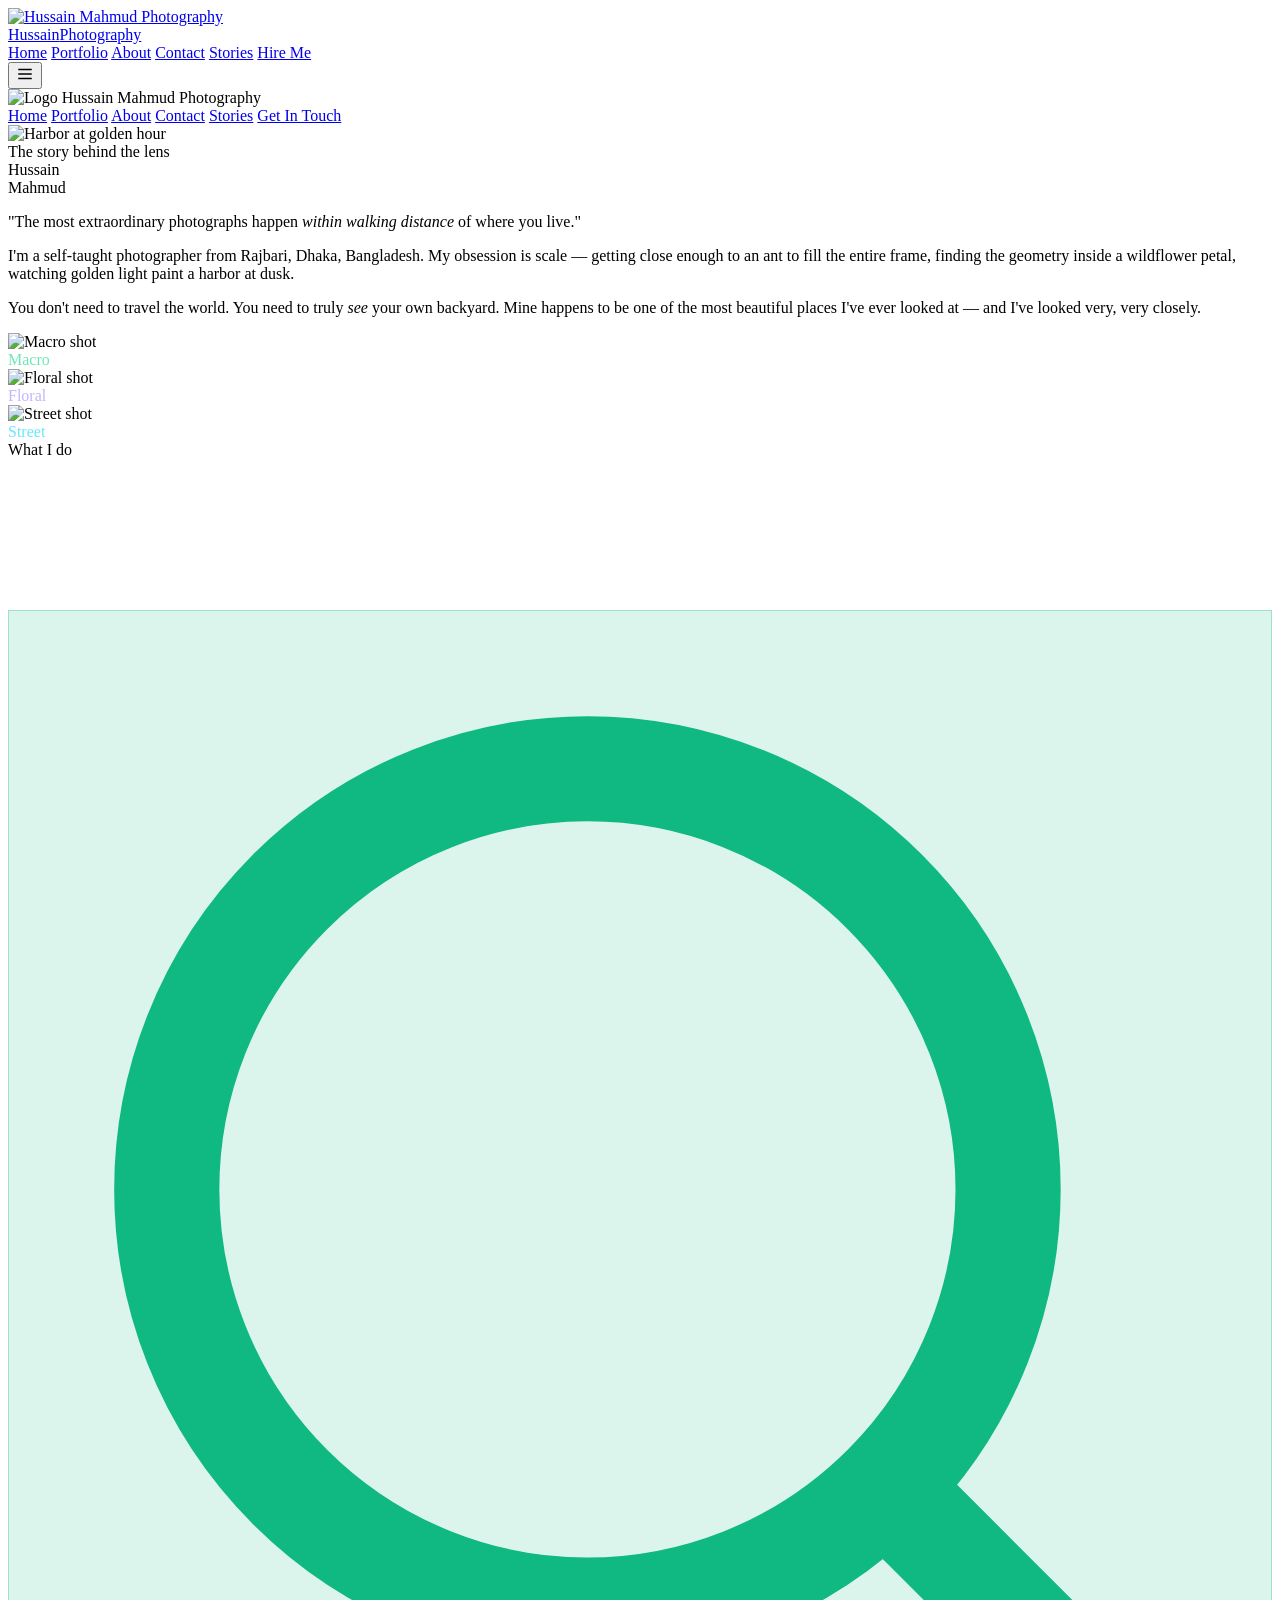
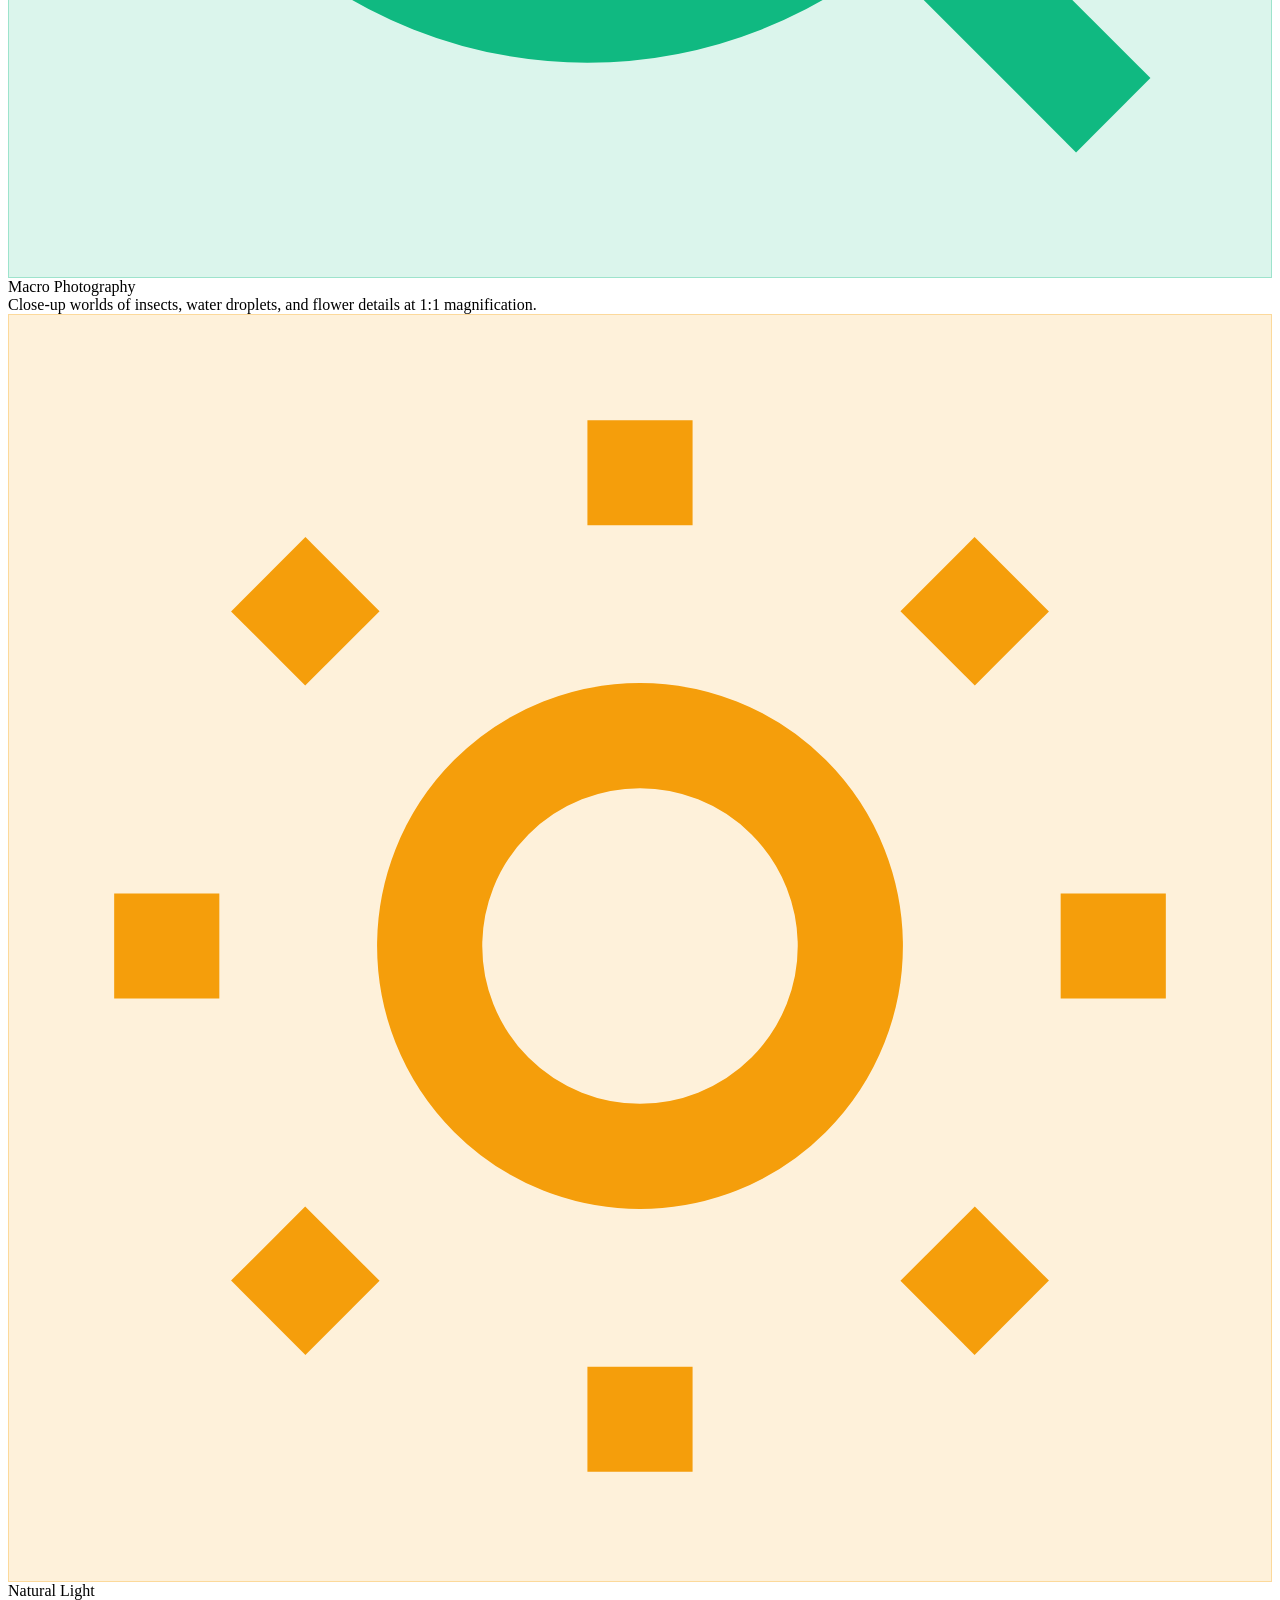
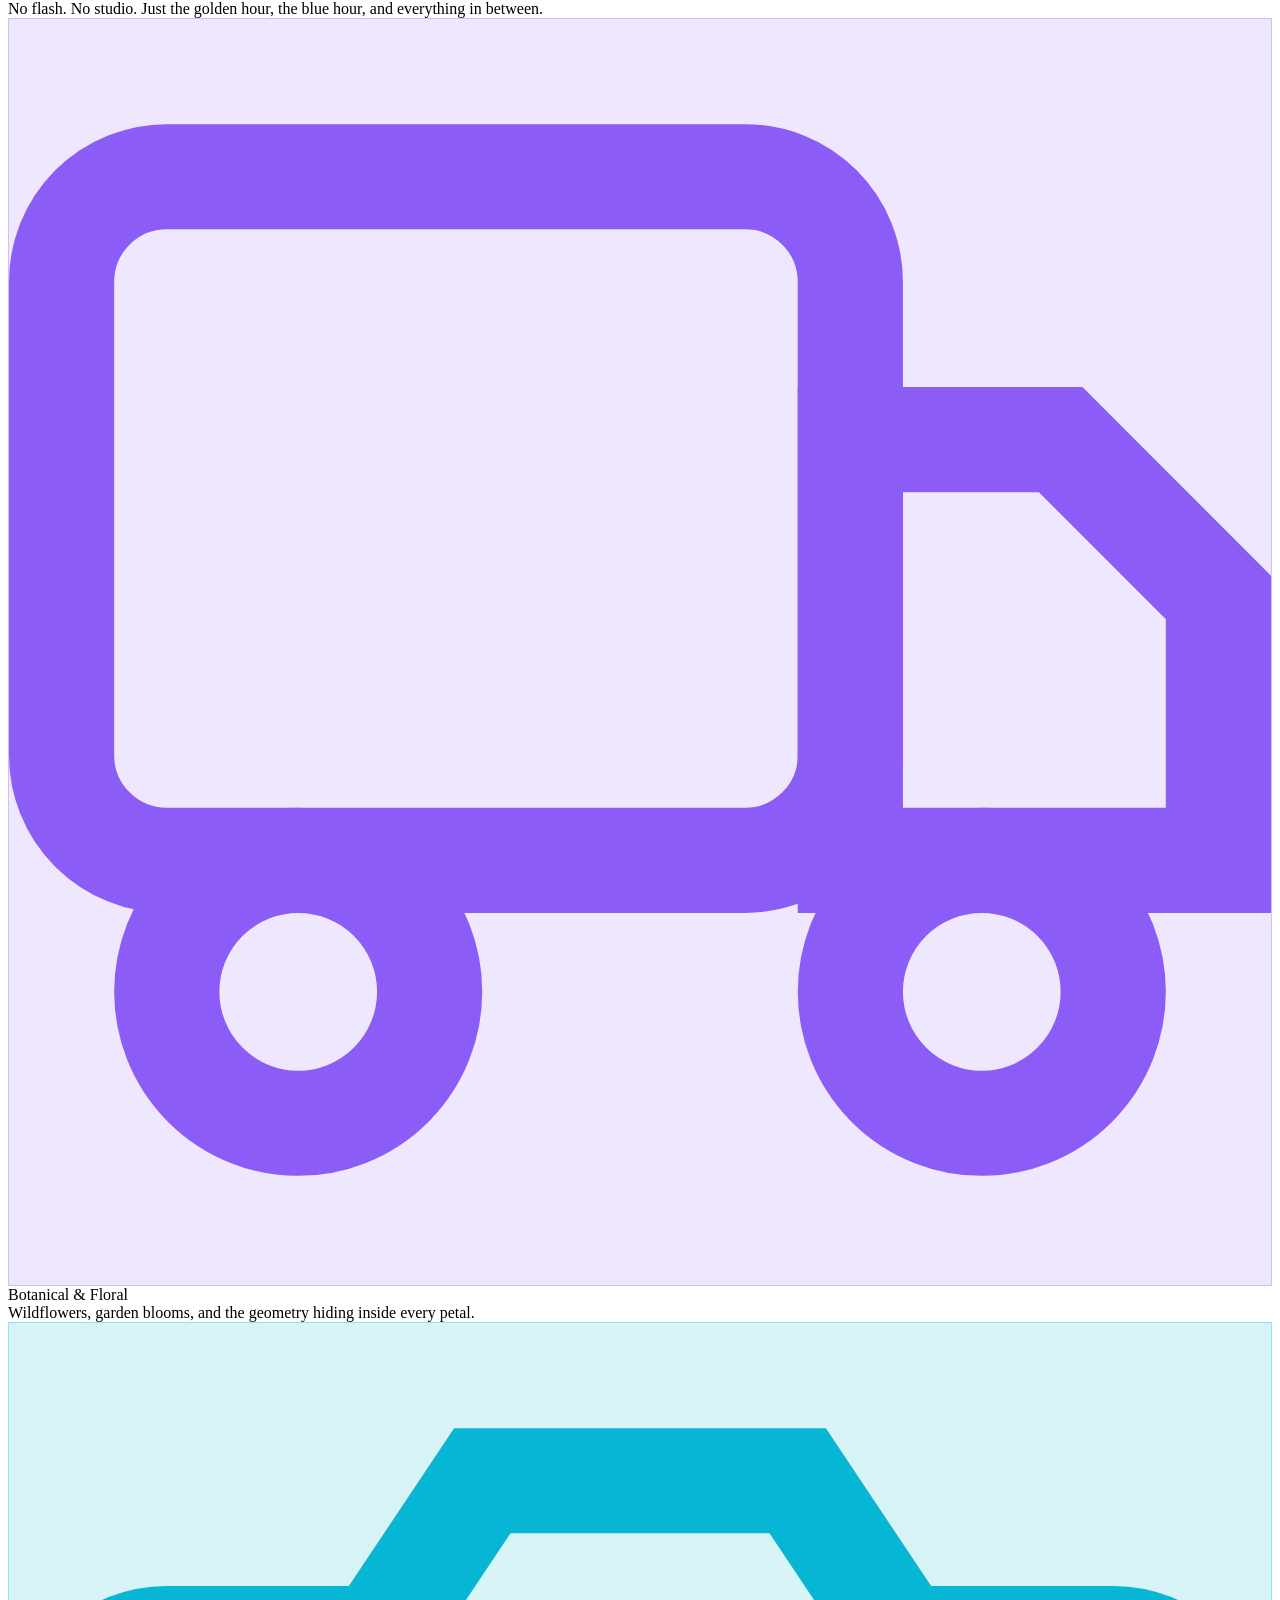
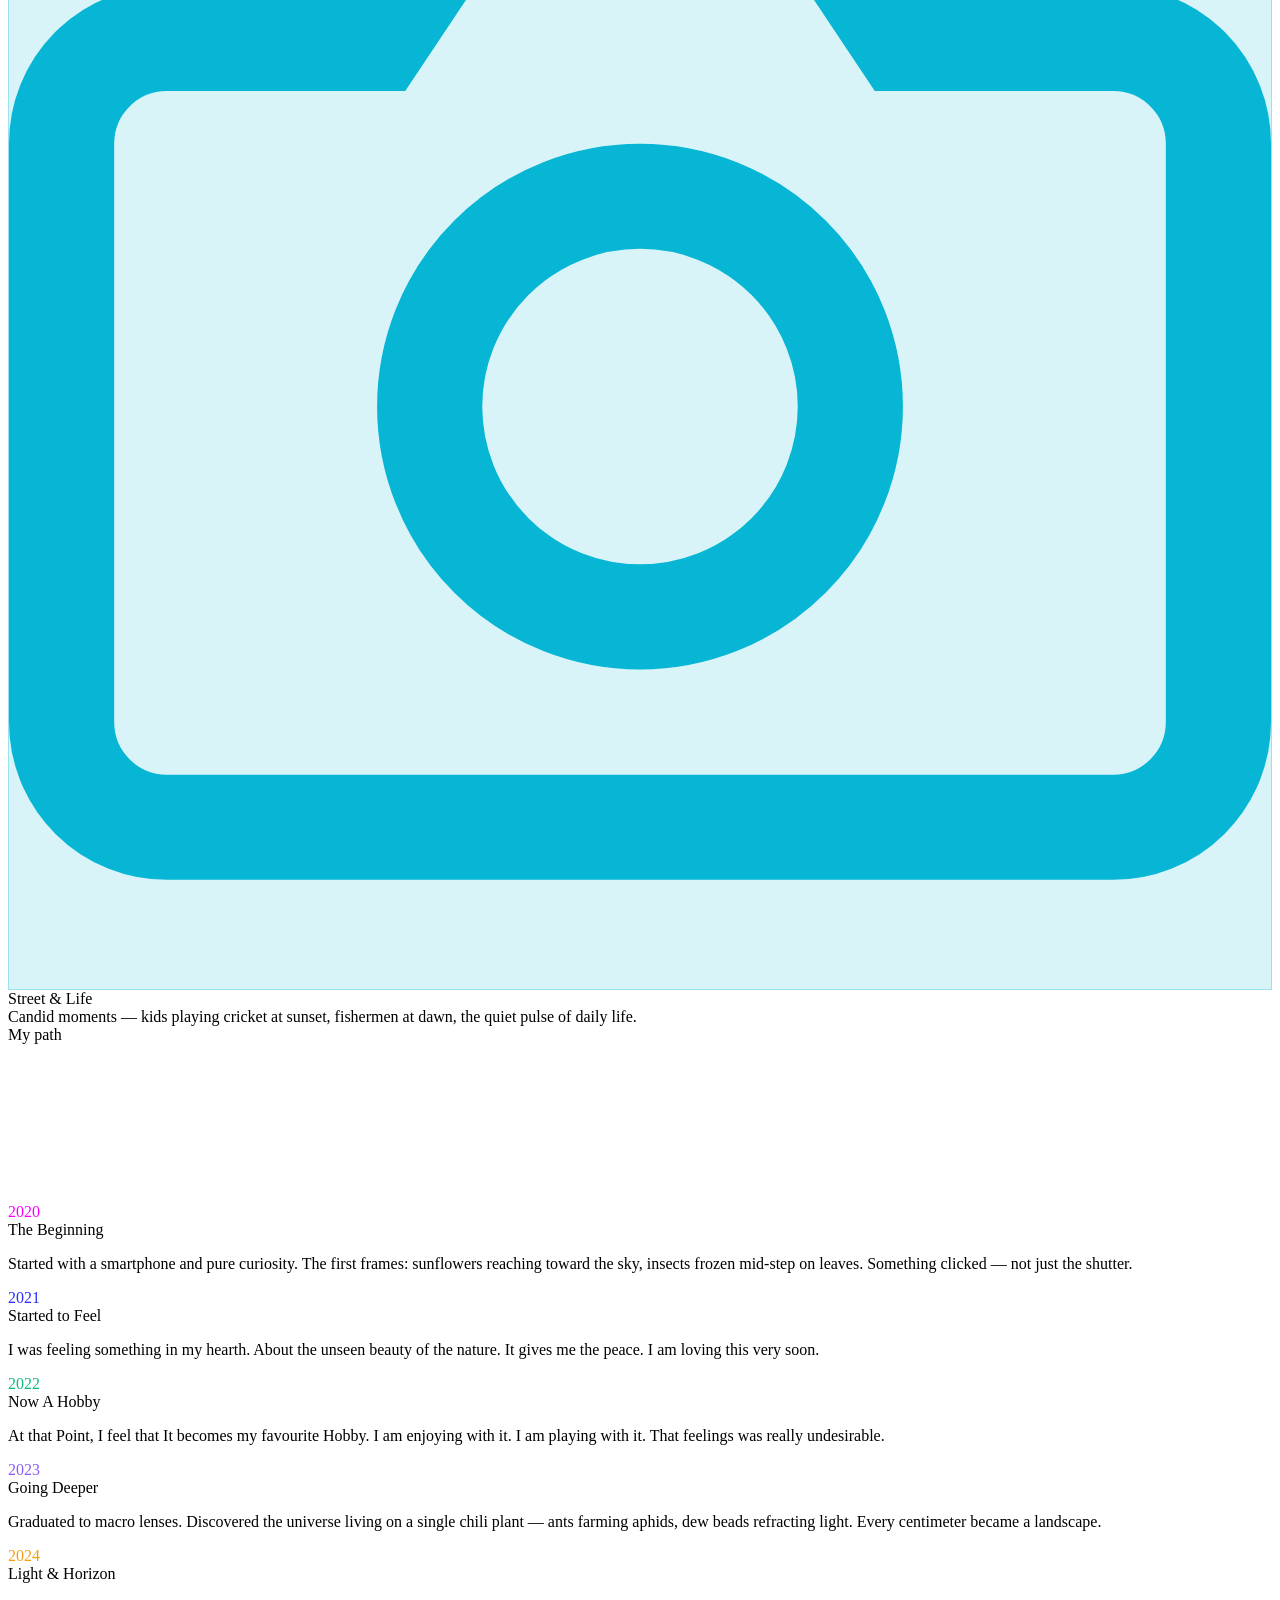
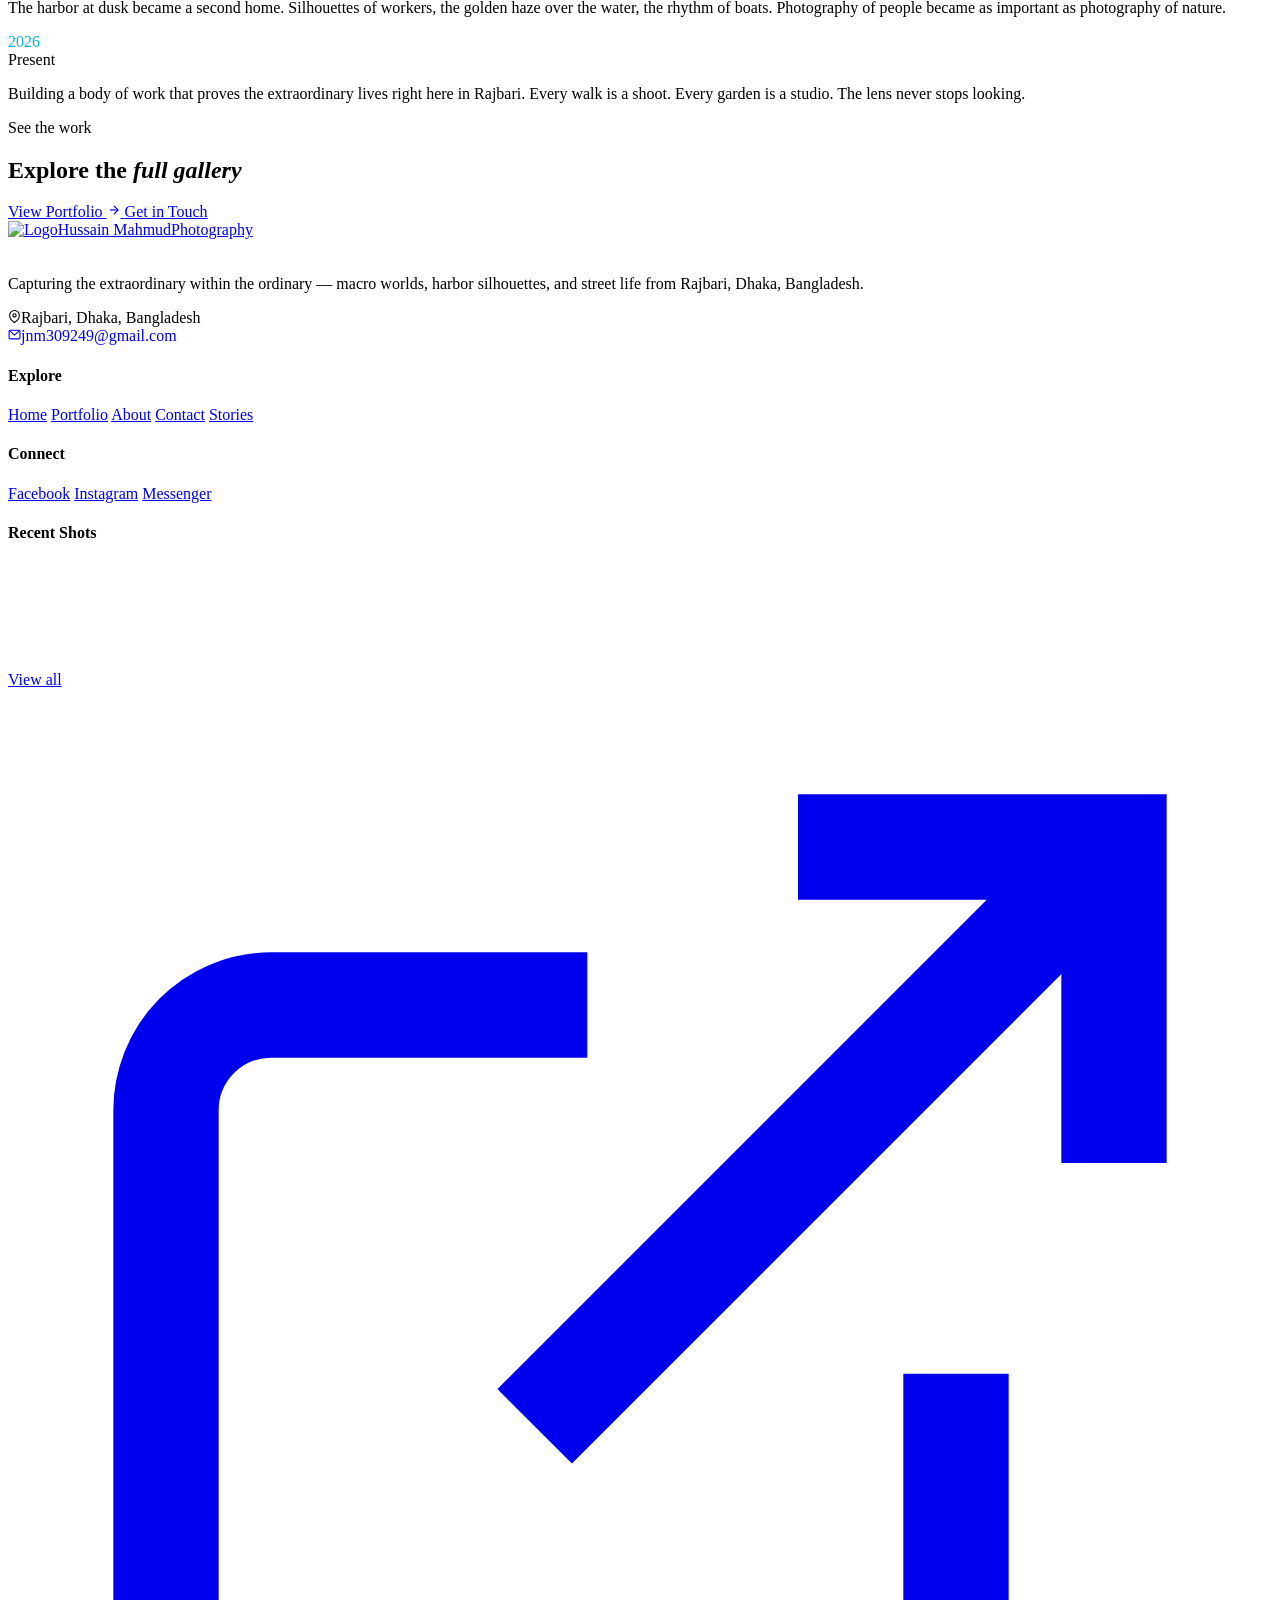
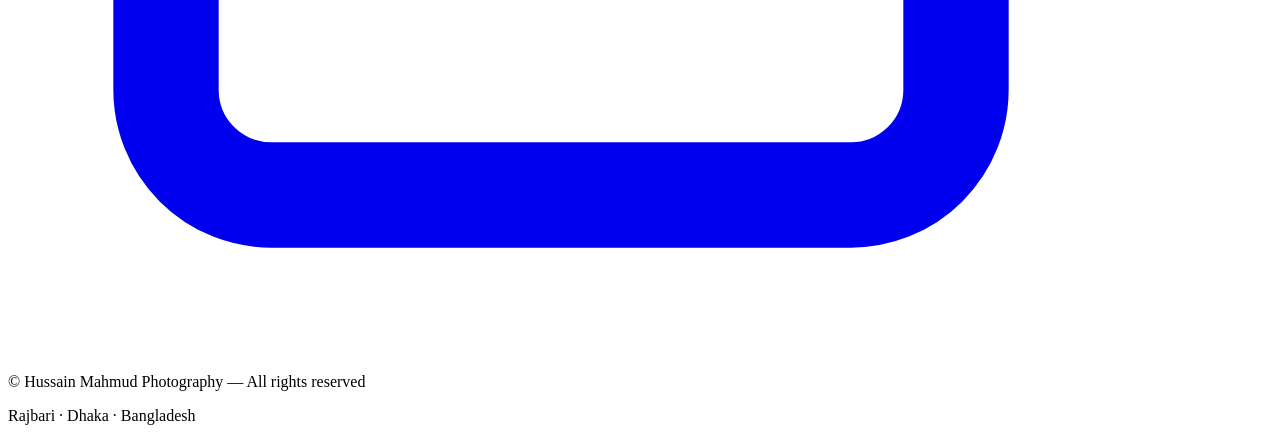
==== about.html @ 82f987f5 "Add files via upload" ====
<!DOCTYPE html>
<html lang="en">
<head>
  <meta charset="UTF-8" />
  <meta name="viewport" content="width=device-width, initial-scale=1.0" />
  <title>About — Hussain Mahmud Photography</title>
  <link rel="stylesheet" href="css/style.css" />
</head>
<body>

<!-- <div class="grain-overlay" aria-hidden="true"></div> -->
<div class="cursor-dot"></div>
<div class="cursor-ring"></div>
<div class="scroll-progress"></div>

<header id="navbar">
  <div class="container navbar-inner">
    <a href="index.html" class="logo">
      <div class="logo-img-wrap"><img src="assets/logo_1776338153641.png" alt="Hussain Mahmud Photography" class="logo-img" /></div>
      <div class="logo-text"><span class="logo-name">Hussain</span><span class="logo-sub">Photography</span></div>
    </a>
    <nav class="desktop-nav">
      <a href="index.html"     class="nav-link">Home</a>
      <a href="portfolio.html" class="nav-link">Portfolio</a>
      <a href="about.html"     class="nav-link">About</a>
      <a href="contact.html"   class="nav-link">Contact</a>
      <a href="stories.html"   class="nav-link">Stories</a>
      <a href="contact.html"   class="nav-btn">Hire Me</a>
    </nav>
    <button class="mobile-toggle" id="menuToggle" aria-label="Toggle menu">
      <svg id="iconOpen" width="18" height="18" viewBox="0 0 24 24" fill="none" stroke="currentColor" stroke-width="2"><line x1="3" y1="12" x2="21" y2="12"/><line x1="3" y1="6" x2="21" y2="6"/><line x1="3" y1="18" x2="21" y2="18"/></svg>
      <svg id="iconClose" width="18" height="18" viewBox="0 0 24 24" fill="none" stroke="currentColor" stroke-width="2" style="display:none"><line x1="18" y1="6" x2="6" y2="18"/><line x1="6" y1="6" x2="18" y2="18"/></svg>
    </button>
  </div>
</header>

<div class="mobile-menu" id="mobileMenu">
  <div class="mobile-menu-logo">
    <img src="assets/logo_1776338153641.png" alt="Logo" />
    <span>Hussain Mahmud Photography</span>
  </div>
  <a href="index.html"     class="mobile-nav-link">Home</a>
  <a href="portfolio.html" class="mobile-nav-link">Portfolio</a>
  <a href="about.html"     class="mobile-nav-link active">About</a>
  <a href="contact.html"   class="mobile-nav-link">Contact</a>
  <a href="stories.html"   class="mobile-nav-link">Stories</a>
  <a href="contact.html"   class="mobile-nav-btn">Get In Touch</a>
</div>

<!-- ═══ ABOUT HERO ═══ -->
<section class="about-hero">
  <div class="about-hero-bg">
    <img src="assets/Photo2_1776338153904.jpg" alt="Harbor at golden hour" />
  </div>
  <div class="about-hero-bg-left"></div>
  <div class="about-hero-content container">
    <span class="section-label label-amber reveal" style="margin-bottom:20px">The story behind the lens</span>
    <div class="about-hero-title-1 reveal reveal-delay-1">Hussain</div>
    <div class="about-hero-title-2 reveal reveal-delay-2"><span class="text-grad-vivid">Mahmud</span></div>
  </div>
</section>

<!-- ═══ INTRO ═══ -->
<section class="about-intro-section">
  <div class="container">
    <div class="about-intro-grid">
      <!-- Text side -->
      <div>
        <p class="about-quote reveal">
          "The most extraordinary photographs happen
          <span class="text-grad-vivid" style="font-style:italic"> within walking distance</span>
          of where you live."
        </p>
        <p class="about-body reveal reveal-delay-1">
          I'm a self-taught photographer from Rajbari, Dhaka, Bangladesh. My obsession is scale — getting close enough to an ant to fill the entire frame, finding the geometry inside a wildflower petal, watching golden light paint a harbor at dusk.
        </p>
        <p class="about-body reveal reveal-delay-2">
          You don't need to travel the world. You need to truly <em>see</em> your own backyard. Mine happens to be one of the most beautiful places I've ever looked at — and I've looked very, very closely.
        </p>
      </div>
      <!-- Photo collage -->
      <div class="reveal reveal-delay-2">
        <div class="about-photo-grid">
          <div>
            <div class="about-photo-card about-photo-tall">
              <img src="assets/Photo1_1776338153859.jpg" alt="Macro shot" style="aspect-ratio:3/4;height:100%" />
              <div class="about-photo-label"><span style="color:#6ee7b7">Macro</span></div>
            </div>
          </div>
          <div class="about-photo-col2">
            <div class="about-photo-card" style="flex:1">
              <img src="assets/PXL_20260321_122043556_1776340171117.jpg" alt="Floral shot" style="width:100%;height:100%;object-fit:cover;aspect-ratio:1" />
              <div class="about-photo-label"><span style="color:#c4b5fd">Floral</span></div>
            </div>
            <div class="about-photo-card" style="flex:1">
              <img src="assets/PXL_20231025_164423266_1776340171141.jpg" alt="Street shot" style="width:100%;height:100%;object-fit:cover;aspect-ratio:1" />
              <div class="about-photo-label"><span style="color:#67e8f9">Street</span></div>
            </div>
          </div>
        </div>
      </div>
    </div>
  </div>
</section>

<!-- ═══ SPECIALTIES ═══ -->
<section class="specialties-section">
  <div class="container">
    <div style="margin-bottom:56px">
      <span class="section-label label-cyan reveal">What I do</span>
      <h2 class="section-title reveal reveal-delay-1" style="font-size:clamp(2rem,4vw,3rem);color:#fff">Specialties</h2>
    </div>
    <div class="specialties-grid">
      <div class="specialty-card reveal">
        <div class="specialty-icon" style="background:rgba(16,185,129,0.15);border:1px solid rgba(16,185,129,0.3)">
          <svg viewBox="0 0 24 24" fill="none" stroke="#10b981" stroke-width="2"><circle cx="11" cy="11" r="8"/><line x1="21" y1="21" x2="16.65" y2="16.65"/></svg>
        </div>
        <div class="specialty-title">Macro Photography</div>
        <div class="specialty-desc">Close-up worlds of insects, water droplets, and flower details at 1:1 magnification.</div>
      </div>
      <div class="specialty-card reveal reveal-delay-1">
        <div class="specialty-icon" style="background:rgba(245,158,11,0.15);border:1px solid rgba(245,158,11,0.3)">
          <svg viewBox="0 0 24 24" fill="none" stroke="#f59e0b" stroke-width="2"><circle cx="12" cy="12" r="4"/><line x1="12" y1="2" x2="12" y2="4"/><line x1="12" y1="20" x2="12" y2="22"/><line x1="4.93" y1="4.93" x2="6.34" y2="6.34"/><line x1="17.66" y1="17.66" x2="19.07" y2="19.07"/><line x1="2" y1="12" x2="4" y2="12"/><line x1="20" y1="12" x2="22" y2="12"/><line x1="4.93" y1="19.07" x2="6.34" y2="17.66"/><line x1="17.66" y1="6.34" x2="19.07" y2="4.93"/></svg>
        </div>
        <div class="specialty-title">Natural Light</div>
        <div class="specialty-desc">No flash. No studio. Just the golden hour, the blue hour, and everything in between.</div>
      </div>
      <div class="specialty-card reveal reveal-delay-2">
        <div class="specialty-icon" style="background:rgba(139,92,246,0.15);border:1px solid rgba(139,92,246,0.3)">
          <svg viewBox="0 0 24 24" fill="none" stroke="#8b5cf6" stroke-width="2"><rect x="1" y="3" width="15" height="13" rx="2"/><polygon points="16 8 20 8 23 11 23 16 16 16 16 8"/><circle cx="5.5" cy="18.5" r="2.5"/><circle cx="18.5" cy="18.5" r="2.5"/></svg>
        </div>
        <div class="specialty-title">Botanical &amp; Floral</div>
        <div class="specialty-desc">Wildflowers, garden blooms, and the geometry hiding inside every petal.</div>
      </div>
      <div class="specialty-card reveal reveal-delay-3">
        <div class="specialty-icon" style="background:rgba(6,182,212,0.15);border:1px solid rgba(6,182,212,0.3)">
          <svg viewBox="0 0 24 24" fill="none" stroke="#06b6d4" stroke-width="2"><path d="M23 19a2 2 0 0 1-2 2H3a2 2 0 0 1-2-2V8a2 2 0 0 1 2-2h4l2-3h6l2 3h4a2 2 0 0 1 2 2z"/><circle cx="12" cy="13" r="4"/></svg>
        </div>
        <div class="specialty-title">Street &amp; Life</div>
        <div class="specialty-desc">Candid moments — kids playing cricket at sunset, fishermen at dawn, the quiet pulse of daily life.</div>
      </div>
    </div>
  </div>
</section>

<!-- ═══ TIMELINE ═══ -->
<section class="timeline-section">
  <div class="container">
    <div style="margin-bottom:64px">
      <span class="section-label label-violet reveal">My path</span>
      <h2 class="section-title reveal reveal-delay-1" style="font-size:clamp(2rem,4vw,3rem);color:#fff">The Journey</h2>
    </div>

    <div class="timeline">
      <div class="timeline-center-line"></div>

      <!-- 2020 -->
      <div class="timeline-item reveal">
        <div class="timeline-year-side" style="display:flex;align-items:center">
          <div class="timeline-year" style="color:#f800ff">2020</div>
        </div>
        <div class="timeline-content-side">
          <div class="timeline-content">
            <div class="timeline-bar" style="background:#f800ff"></div>
            <div class="timeline-title">The Beginning</div>
            <p class="timeline-body">Started with a smartphone and pure curiosity. The first frames: sunflowers reaching toward the sky, insects frozen mid-step on leaves. Something clicked — not just the shutter.</p>
          </div>
        </div>
        <div class="timeline-dot" style="background:#f800ff;box-shadow:0 0 12px #10b981"></div>
      </div>
      
       <!-- 2021 -->
      <div class="timeline-item reveal reveal-delay-5">
        <div class="timeline-year-side" style="display:flex;align-items:center">
          <div class="timeline-year" style="color:#2b2eff">2021</div>
        </div>
        <div class="timeline-content-side">
          <div class="timeline-content">
            <div class="timeline-bar" style="background:#2b2eff"></div>
            <div class="timeline-title">Started to Feel</div>
            <p class="timeline-body">I was feeling something in my hearth. About the unseen beauty of the nature. It gives me the peace. I am loving this very soon.</p>
          </div>
        </div>
        <div class="timeline-dot" style="background:#2b2eff;box-shadow:0 0 12px #10b981"></div>
      </div>
      
       <!-- 2022 -->
      <div class="timeline-item reveal reveal-delay-4">
        <div class="timeline-year-side" style="display:flex;align-items:center">
          <div class="timeline-year" style="color:#10b981">2022</div>
        </div>
        <div class="timeline-content-side">
          <div class="timeline-content">
            <div class="timeline-bar" style="background:#10b981"></div>
            <div class="timeline-title">Now A Hobby</div>
            <p class="timeline-body">At that Point, I feel that It becomes my favourite Hobby. I am enjoying with it. I am playing with it. That feelings was really undesirable.</p>
          </div>
        </div>
        <div class="timeline-dot" style="background:#10b981;box-shadow:0 0 12px #10b981"></div>
      </div>

      <!-- 2023 -->
      <div class="timeline-item reveal reveal-delay-1">
        <div class="timeline-year-side" style="display:flex;align-items:center">
          <div class="timeline-year" style="color:#8b5cf6">2023</div>
        </div>
        <div class="timeline-content-side">
          <div class="timeline-content">
            <div class="timeline-bar" style="background:#8b5cf6"></div>
            <div class="timeline-title">Going Deeper</div>
            <p class="timeline-body">Graduated to macro lenses. Discovered the universe living on a single chili plant — ants farming aphids, dew beads refracting light. Every centimeter became a landscape.</p>
          </div>
        </div>
        <div class="timeline-dot" style="background:#8b5cf6;box-shadow:0 0 12px #8b5cf6"></div>
      </div>

      <!-- 2024 -->
      <div class="timeline-item reveal reveal-delay-2">
        <div class="timeline-year-side" style="display:flex;align-items:center">
          <div class="timeline-year" style="color:#f59e0b">2024</div>
        </div>
        <div class="timeline-content-side">
          <div class="timeline-content">
            <div class="timeline-bar" style="background:#f59e0b"></div>
            <div class="timeline-title">Light &amp; Horizon</div>
            <p class="timeline-body">The harbor at dusk became a second home. Silhouettes of workers, the golden haze over the water, the rhythm of boats. Photography of people became as important as photography of nature.</p>
          </div>
        </div>
        <div class="timeline-dot" style="background:#f59e0b;box-shadow:0 0 12px #f59e0b"></div>
      </div>

      <!-- 2026 -->
      <div class="timeline-item reveal reveal-delay-3">
        <div class="timeline-year-side" style="display:flex;align-items:center">
          <div class="timeline-year" style="color:#06b6d4">2026</div>
        </div>
        <div class="timeline-content-side">
          <div class="timeline-content">
            <div class="timeline-bar" style="background:#06b6d4"></div>
            <div class="timeline-title">Present</div>
            <p class="timeline-body">Building a body of work that proves the extraordinary lives right here in Rajbari. Every walk is a shoot. Every garden is a studio. The lens never stops looking.</p>
          </div>
        </div>
        <div class="timeline-dot" style="background:#06b6d4;box-shadow:0 0 12px #06b6d4"></div>
      </div>
    </div>
  </div>
</section>

<!-- ═══ ABOUT CTA ═══ -->
<section class="about-cta">
  <div class="container">
    <span class="section-label label-violet reveal" style="margin-bottom:24px">See the work</span>
    <h2 class="about-cta-title reveal reveal-delay-1">
      Explore the <span class="text-grad-vivid" style="font-style:italic">full gallery</span>
    </h2>
    <div class="cta-btns reveal reveal-delay-2">
      <a href="portfolio.html" class="btn-primary">
        View Portfolio
        <svg viewBox="0 0 24 24" fill="none" stroke="currentColor" stroke-width="2" style="width:14px;height:14px"><line x1="5" y1="12" x2="19" y2="12"/><polyline points="12 5 19 12 12 19"/></svg>
      </a>
      <a href="contact.html" class="btn-outline">Get in Touch</a>
    </div>
  </div>
</section>

<footer>
  <div class="footer-rule"></div>
  <div class="footer-inner">
    <div class="footer-grid">
      <div>
        <a href="index.html" class="logo" style="margin-bottom:20px;display:inline-flex">
          <div class="logo-img-wrap"><img src="assets/logo_1776338153641.png" alt="Logo" class="logo-img" style="width:48px;height:48px" /></div>
          <div class="logo-text"><span class="logo-name" style="font-size:1rem">Hussain Mahmud</span><span class="logo-sub">Photography</span></div>
        </a>
        <p class="footer-brand-desc">Capturing the extraordinary within the ordinary — macro worlds, harbor silhouettes, and street life from Rajbari, Dhaka, Bangladesh.</p>
        <div class="footer-contact-row"><svg viewBox="0 0 24 24" fill="none" stroke="currentColor" stroke-width="2" style="width:13px;height:13px"><path d="M21 10c0 7-9 13-9 13s-9-6-9-13a9 9 0 0 1 18 0z"/><circle cx="12" cy="10" r="3"/></svg>Rajbari, Dhaka, Bangladesh</div>
        <a href="mailto:jnm309249@gmail.com" class="footer-contact-row" style="text-decoration:none"><svg viewBox="0 0 24 24" fill="none" stroke="currentColor" stroke-width="2" style="width:13px;height:13px"><rect x="2" y="4" width="20" height="16" rx="2"/><polyline points="22,4 12,13 2,4"/></svg>jnm309249@gmail.com</a>
      </div>
      
      <div>
        <h4 class="footer-col-title">Explore</h4>
        <a href="index.html"     class="footer-link"><span class="footer-link-line"></span>Home</a>
        <a href="portfolio.html" class="footer-link"><span class="footer-link-line"></span>Portfolio</a>
        <a href="about.html"     class="footer-link"><span class="footer-link-line"></span>About</a>
        <a href="contact.html"   class="footer-link"><span class="footer-link-line"></span>Contact</a>
        <a href="stories.html"   class="footer-link"><span class="footer-link-line"></span>Stories</a>
      </div>
      
      <div>
        <h4 class="footer-col-title">Connect</h4>
        <a href="https://www.facebook.com/hmphoto19graphs?mibextid=ZbWKwL" target="_blank" rel="noopener" class="footer-link"><span class="footer-link-line"></span>Facebook</a>
        <a href="https://www.instagram.com/hmphoto9" target="_blank" rel="noopener" class="footer-link"><span class="footer-link-line"></span>Instagram</a>
        <a href="https://m.me/ch/Abam3cOYRQPn8sER/" target="_blank" rel="noopener" class="footer-link"><span class="footer-link-line"></span>Messenger</a>
      </div>
     </div>
      
        <h4 class="footer-col-title">Recent Shots</h4>
        <div class="footer-thumbs">
          <div class="footer-thumb"><img src="assets/Photo4_1776338153984.jpg" alt="" /></div>
          <div class="footer-thumb"><img src="assets/Photo1_1776338153859.jpg" alt="" /></div>
          <div class="footer-thumb"><img src="assets/20260318_135147_1776340170896.jpg" alt="" /></div>
          <div class="footer-thumb"><img src="assets/PXL_20260321_122043556_1776340171117.jpg" alt="" /></div>
          <div class="footer-thumb"><img src="assets/PXL_20231025_164423266_1776340171141.jpg" alt="" /></div>
          <div class="footer-thumb"><img src="assets/PXL_20240105_113433807.PORTRAIT_1776340171070.jpg" alt="" /></div>
        </div>
        <a href="portfolio.html" class="footer-view-all">View all <svg viewBox="0 0 24 24" fill="none" stroke="currentColor" stroke-width="2"><path d="M18 13v6a2 2 0 0 1-2 2H5a2 2 0 0 1-2-2V8a2 2 0 0 1 2-2h6"/><polyline points="15 3 21 3 21 9"/><line x1="10" y1="14" x2="21" y2="3"/></svg></a>
      </div>
    </div>
    <div class="footer-rule-bottom"></div>
    <div class="footer-bottom">
      <p class="footer-copyright">© <span id="year"></span> Hussain Mahmud Photography — All rights reserved</p>
      <p class="footer-tagline text-grad-footer">Rajbari · Dhaka · Bangladesh</p>
    </div>
  </div>
</footer>

<script src="js/main.js"></script>
</body>
</html>
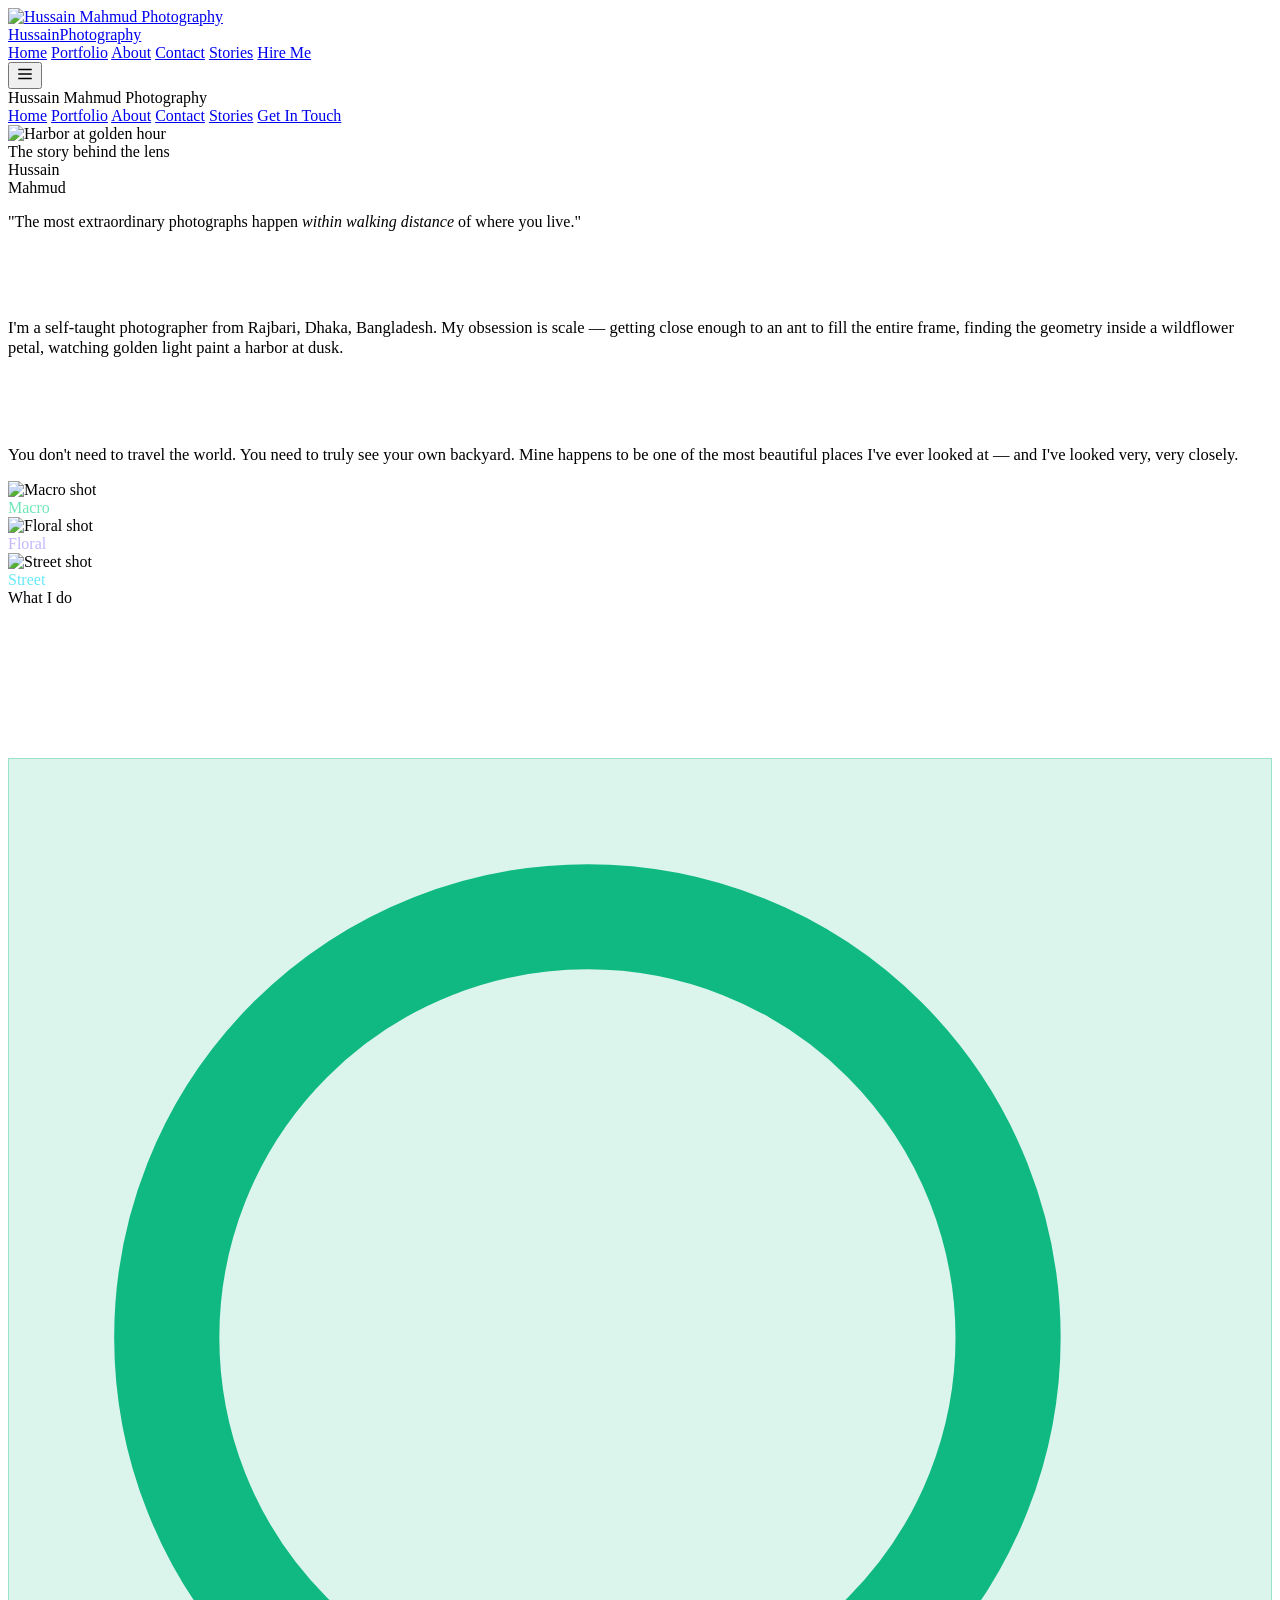
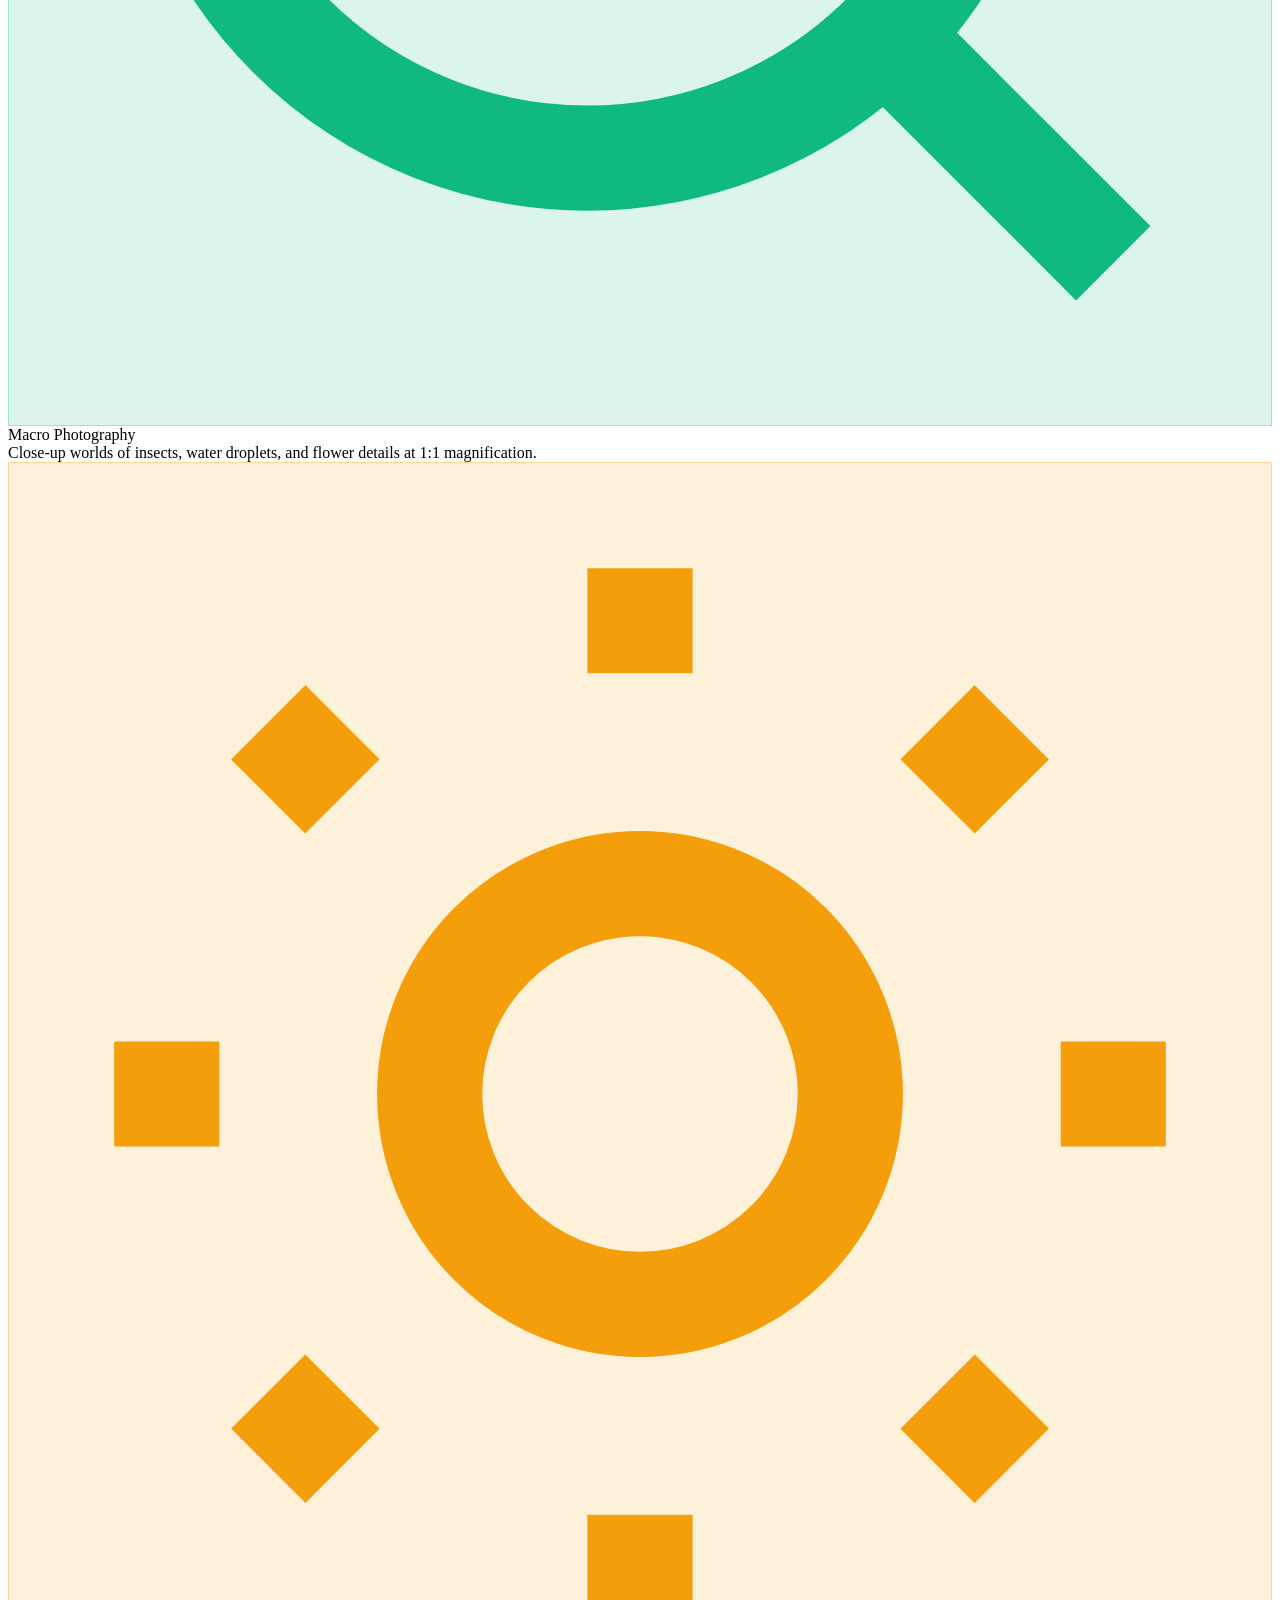
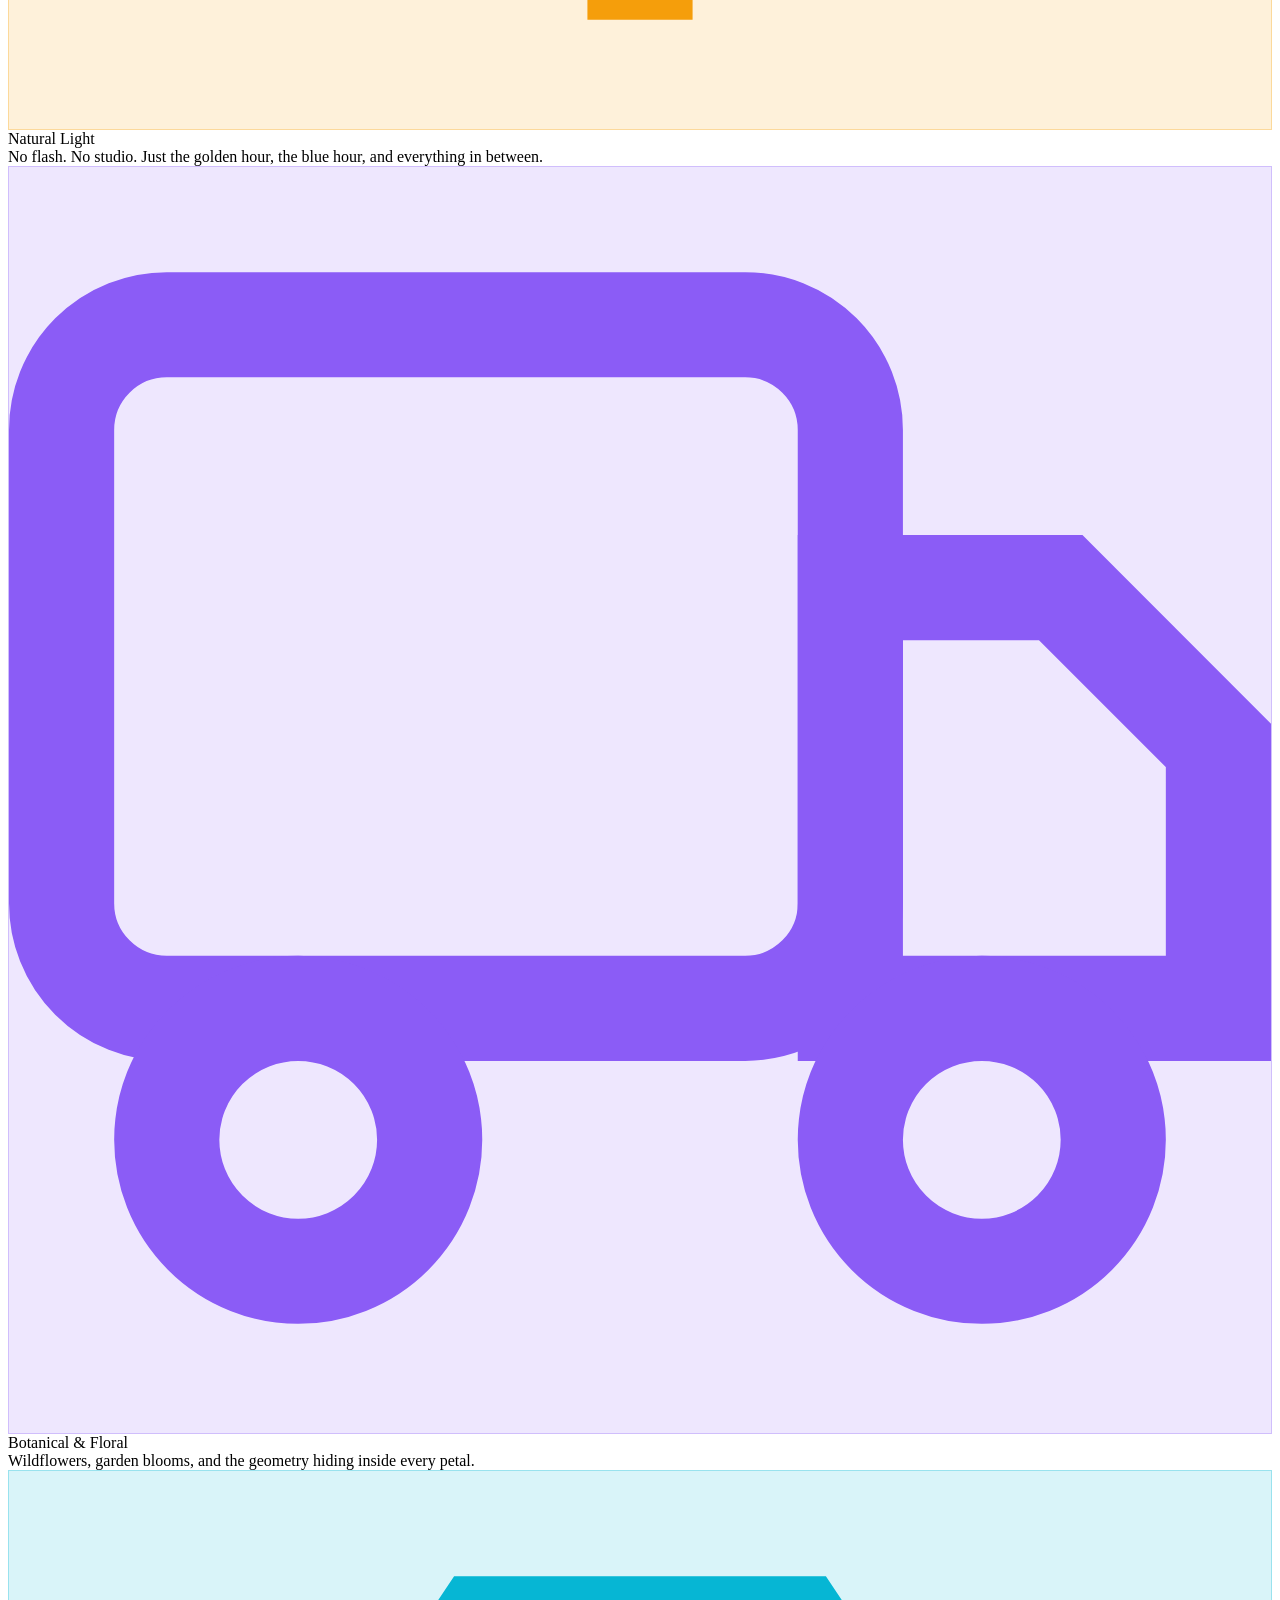
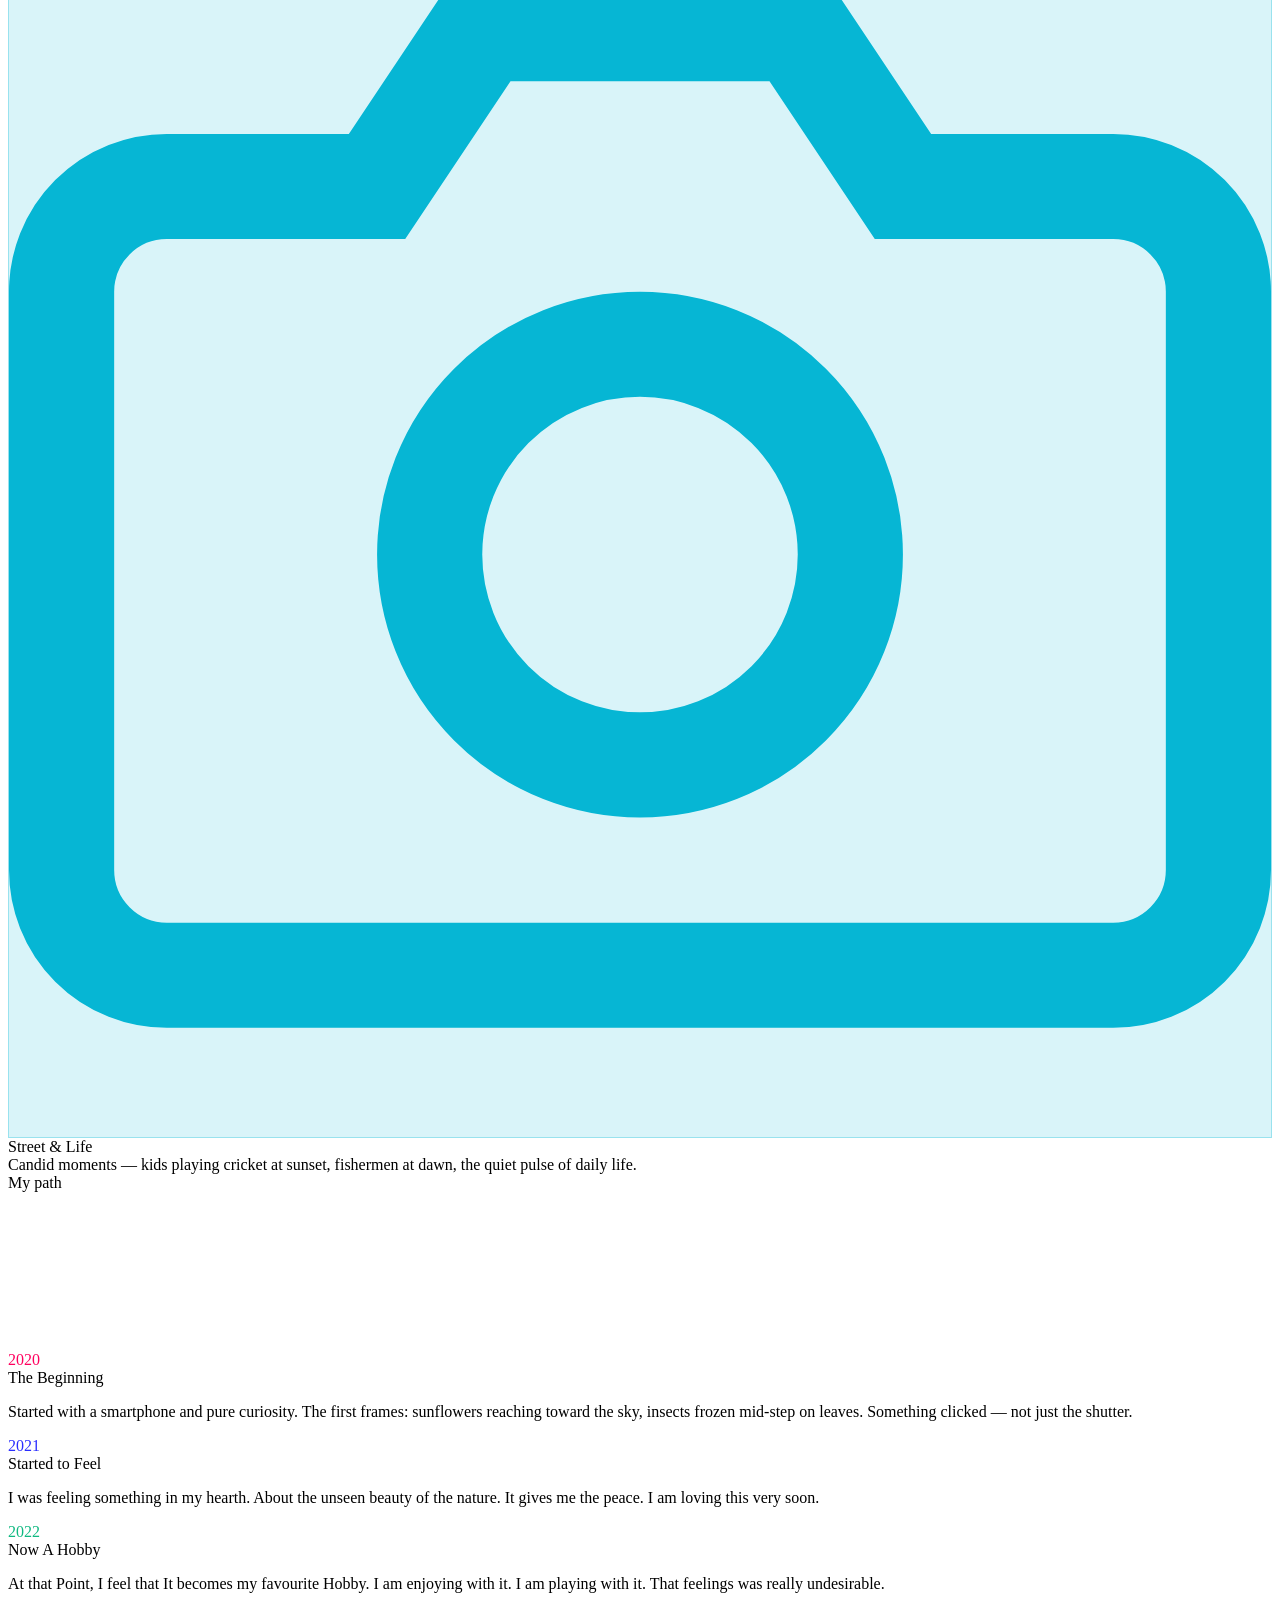
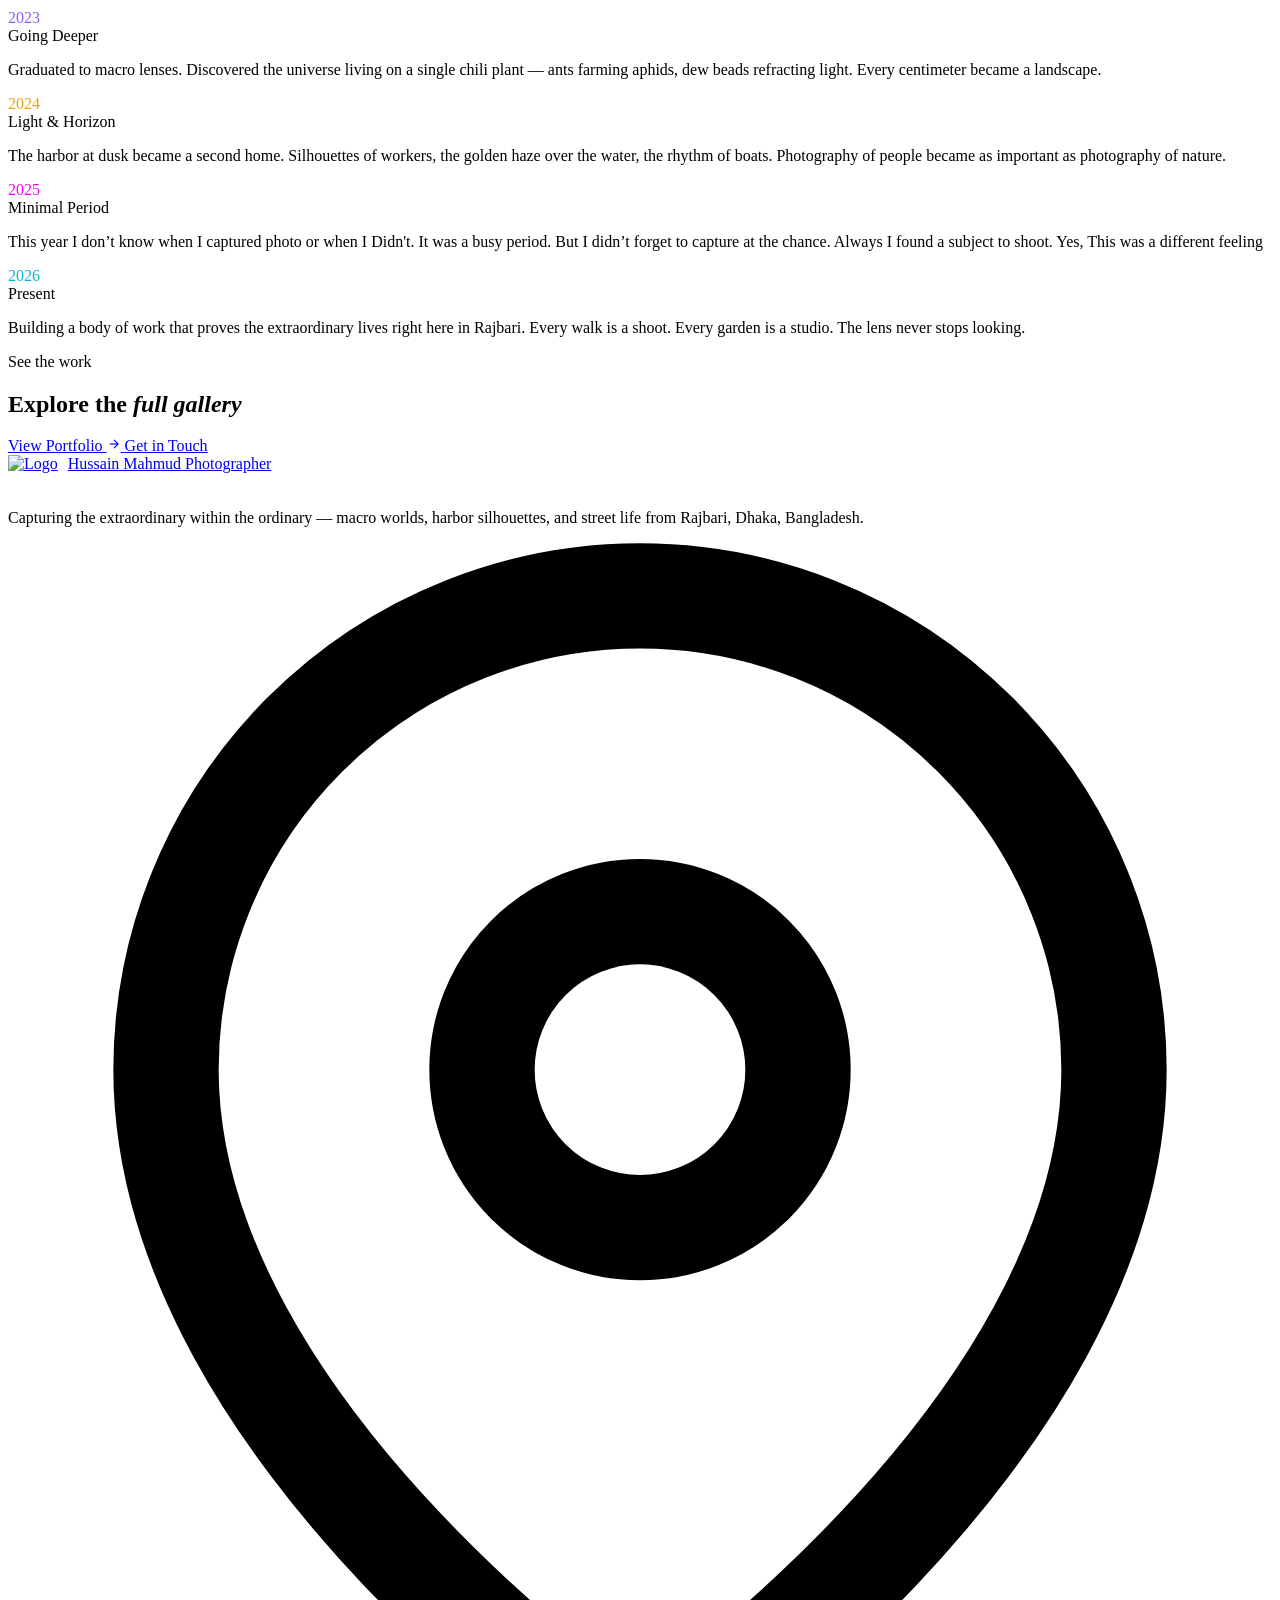
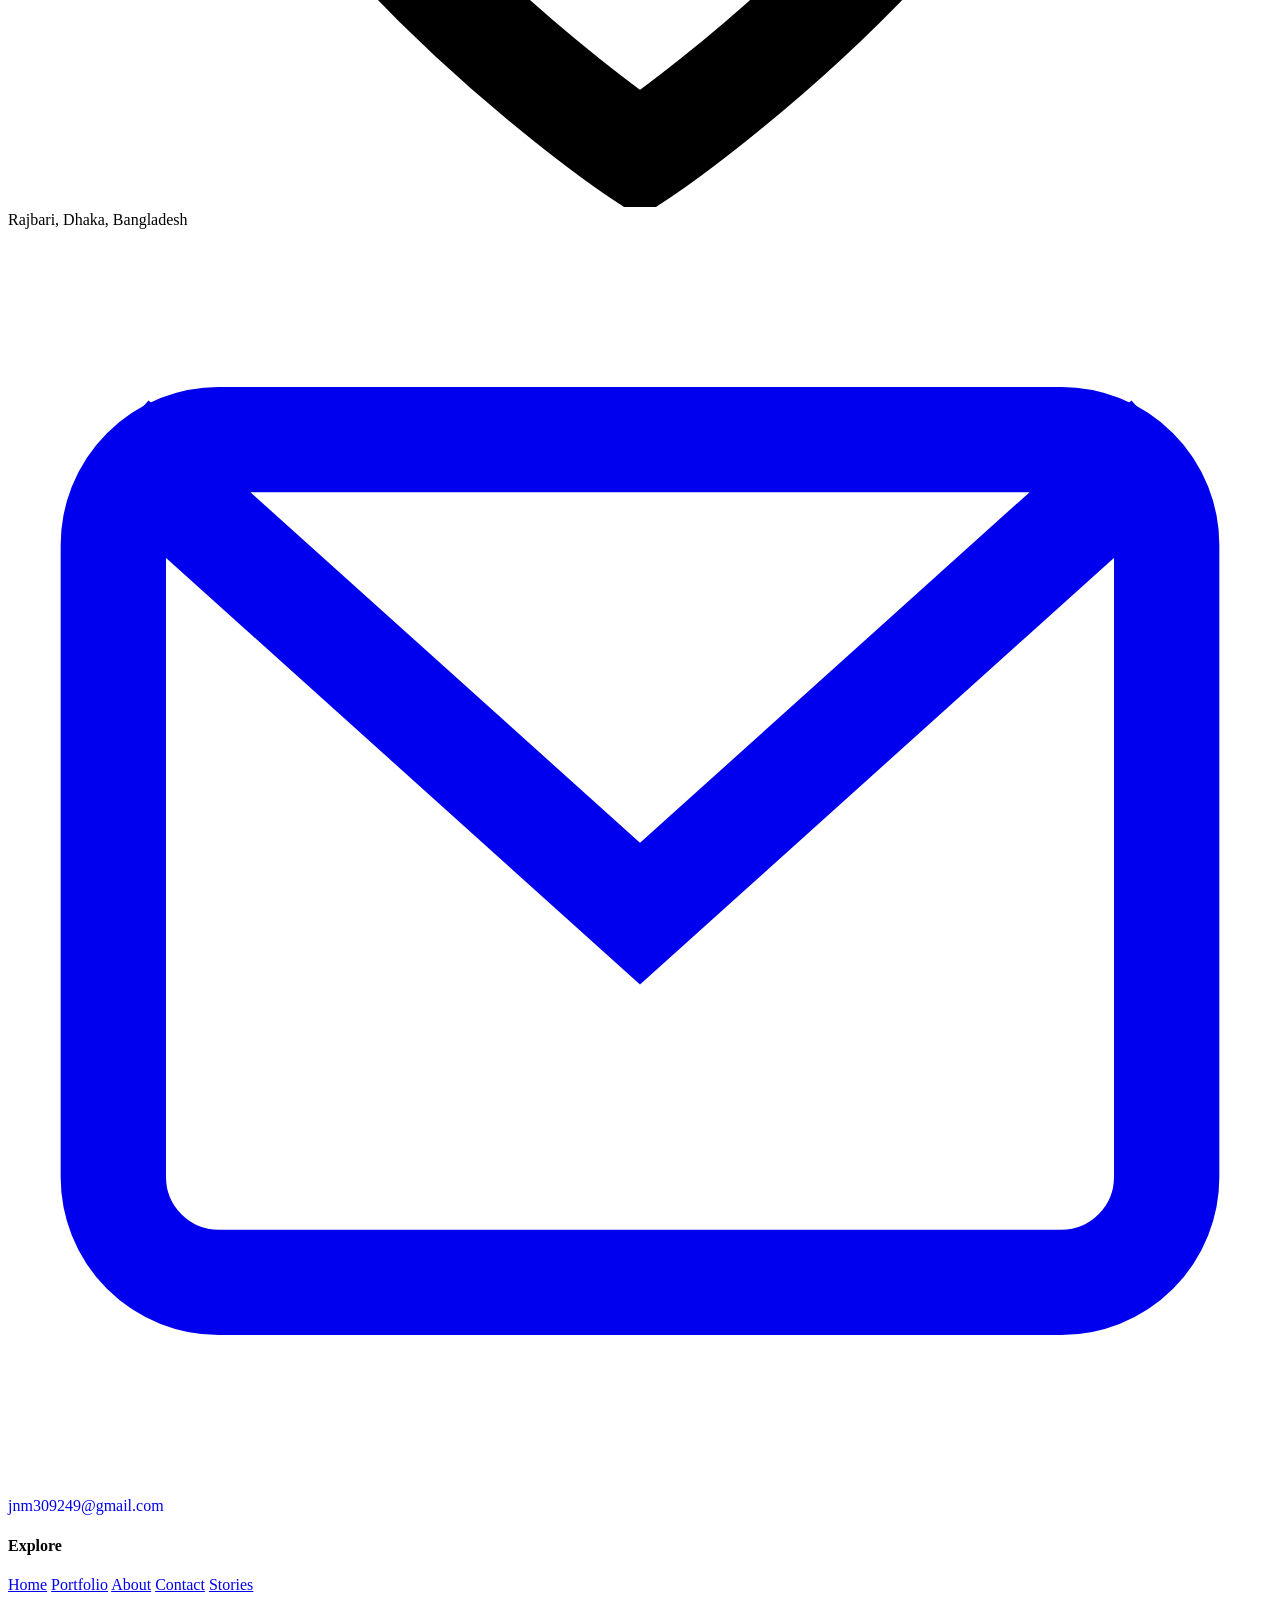
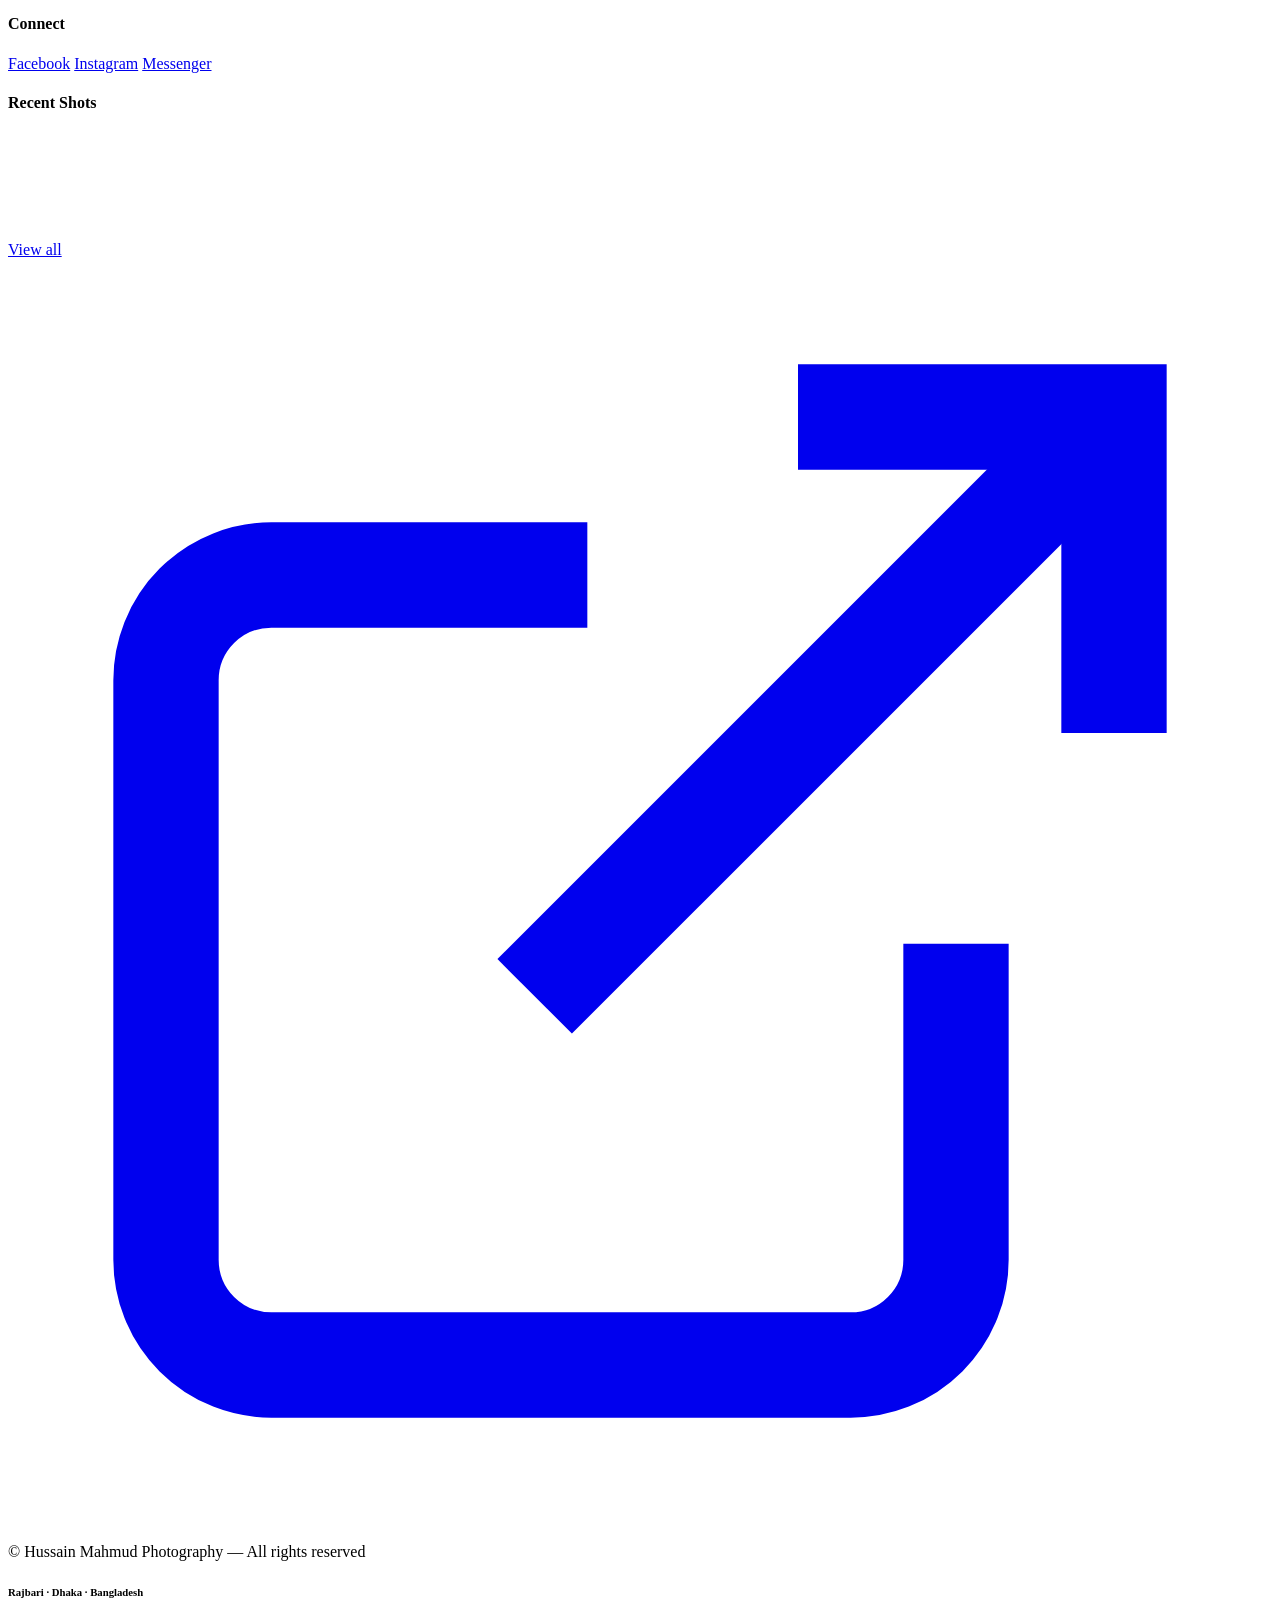
==== commit d58a6fcb: "Add files via upload" ====
--- a/about.html
+++ b/about.html
@@ -2,7 +2,7 @@
 <html lang="en">
 <head>
   <meta charset="UTF-8" />
-  <meta name="viewport" content="width=device-width, initial-scale=1.0" />
+  <!-- <meta name="viewport" content="width=device-width, initial-scale=1.0" /> -->
   <title>About — Hussain Mahmud Photography</title>
   <link rel="stylesheet" href="css/style.css" />
 </head>
@@ -36,7 +36,8 @@
 
 <div class="mobile-menu" id="mobileMenu">
   <div class="mobile-menu-logo">
-    <img src="assets/logo_1776338153641.png" alt="Logo" />
+    <script src="https://unpkg.com/@lottiefiles/dotlottie-wc@0.9.10/dist/dotlottie-wc.js" type="module"></script>
+<dotlottie-wc src="https://lottie.host/f646bd69-099d-4900-9c19-3c9653102b64/2areUlAh8M.lottie" style="width: 100px;height: 100px" autoplay loop></dotlottie-wc>
     <span>Hussain Mahmud Photography</span>
   </div>
   <a href="index.html"     class="mobile-nav-link">Home</a>
@@ -44,13 +45,13 @@
   <a href="about.html"     class="mobile-nav-link active">About</a>
   <a href="contact.html"   class="mobile-nav-link">Contact</a>
   <a href="stories.html"   class="mobile-nav-link">Stories</a>
-  <a href="contact.html"   class="mobile-nav-btn">Get In Touch</a>
+  <a href="contact.html"   class="mobile-nav-btn text-grad-vivid">Get In Touch</a>
 </div>
 
 <!-- ═══ ABOUT HERO ═══ -->
 <section class="about-hero">
   <div class="about-hero-bg">
-    <img src="assets/Photo2_1776338153904.jpg" alt="Harbor at golden hour" />
+    <img src="assets/cover-1.png" alt="Harbor at golden hour" class="bg"/>
   </div>
   <div class="about-hero-bg-left"></div>
   <div class="about-hero-content container">
@@ -70,13 +71,14 @@
           "The most extraordinary photographs happen
           <span class="text-grad-vivid" style="font-style:italic"> within walking distance</span>
           of where you live."
+        </p><br><br><br>
+        <p class="about-body reveal reveal-delay-1" style="font-size:16.5px">
+          I'm a self-taught photographer from Rajbari, Dhaka, Bangladesh. My obsession is scale — getting close enough to an ant to fill the entire frame, finding the geometry inside a wildflower petal, watching golden light paint a harbor at dusk.
+        </p> <br><br><br>
+        <p class="about-body reveal reveal-delay-2" style="font-size:16.5px">
+          You don't need to travel the world. You need to truly <span class="text-grad-vivid">see your own backyard</span>. Mine happens to be one of the most beautiful places I've ever looked at — and I've looked very, very closely.
         </p>
-        <p class="about-body reveal reveal-delay-1">
-          I'm a self-taught photographer from Rajbari, Dhaka, Bangladesh. My obsession is scale — getting close enough to an ant to fill the entire frame, finding the geometry inside a wildflower petal, watching golden light paint a harbor at dusk.
-        </p>
-        <p class="about-body reveal reveal-delay-2">
-          You don't need to travel the world. You need to truly <em>see</em> your own backyard. Mine happens to be one of the most beautiful places I've ever looked at — and I've looked very, very closely.
-        </p>
+       
       </div>
       <!-- Photo collage -->
       <div class="reveal reveal-delay-2">
@@ -111,32 +113,32 @@
       <h2 class="section-title reveal reveal-delay-1" style="font-size:clamp(2rem,4vw,3rem);color:#fff">Specialties</h2>
     </div>
     <div class="specialties-grid">
-      <div class="specialty-card reveal">
-        <div class="specialty-icon" style="background:rgba(16,185,129,0.15);border:1px solid rgba(16,185,129,0.3)">
+      <div class="specialty-card reveal border-glow">
+        <span class="specialty-head"><div class="specialty-icon" style="background:rgba(16,185,129,0.15);border:1px solid rgba(16,185,129,0.3)">
           <svg viewBox="0 0 24 24" fill="none" stroke="#10b981" stroke-width="2"><circle cx="11" cy="11" r="8"/><line x1="21" y1="21" x2="16.65" y2="16.65"/></svg>
         </div>
-        <div class="specialty-title">Macro Photography</div>
+        <div class="specialty-title">Macro Photography</div></span>
         <div class="specialty-desc">Close-up worlds of insects, water droplets, and flower details at 1:1 magnification.</div>
       </div>
       <div class="specialty-card reveal reveal-delay-1">
-        <div class="specialty-icon" style="background:rgba(245,158,11,0.15);border:1px solid rgba(245,158,11,0.3)">
+        <span class="specialty-head"><div class="specialty-icon" style="background:rgba(245,158,11,0.15);border:1px solid rgba(245,158,11,0.3)">
           <svg viewBox="0 0 24 24" fill="none" stroke="#f59e0b" stroke-width="2"><circle cx="12" cy="12" r="4"/><line x1="12" y1="2" x2="12" y2="4"/><line x1="12" y1="20" x2="12" y2="22"/><line x1="4.93" y1="4.93" x2="6.34" y2="6.34"/><line x1="17.66" y1="17.66" x2="19.07" y2="19.07"/><line x1="2" y1="12" x2="4" y2="12"/><line x1="20" y1="12" x2="22" y2="12"/><line x1="4.93" y1="19.07" x2="6.34" y2="17.66"/><line x1="17.66" y1="6.34" x2="19.07" y2="4.93"/></svg>
         </div>
-        <div class="specialty-title">Natural Light</div>
+        <div class="specialty-title">Natural Light</div></span>
         <div class="specialty-desc">No flash. No studio. Just the golden hour, the blue hour, and everything in between.</div>
       </div>
       <div class="specialty-card reveal reveal-delay-2">
-        <div class="specialty-icon" style="background:rgba(139,92,246,0.15);border:1px solid rgba(139,92,246,0.3)">
+        <span class="specialty-head"><div class="specialty-icon" style="background:rgba(139,92,246,0.15);border:1px solid rgba(139,92,246,0.3)">
           <svg viewBox="0 0 24 24" fill="none" stroke="#8b5cf6" stroke-width="2"><rect x="1" y="3" width="15" height="13" rx="2"/><polygon points="16 8 20 8 23 11 23 16 16 16 16 8"/><circle cx="5.5" cy="18.5" r="2.5"/><circle cx="18.5" cy="18.5" r="2.5"/></svg>
         </div>
-        <div class="specialty-title">Botanical &amp; Floral</div>
+        <div class="specialty-title">Botanical &amp; Floral</div></span>
         <div class="specialty-desc">Wildflowers, garden blooms, and the geometry hiding inside every petal.</div>
       </div>
       <div class="specialty-card reveal reveal-delay-3">
-        <div class="specialty-icon" style="background:rgba(6,182,212,0.15);border:1px solid rgba(6,182,212,0.3)">
+        <span class="specialty-head"><div class="specialty-icon" style="background:rgba(6,182,212,0.15);border:1px solid rgba(6,182,212,0.3)">
           <svg viewBox="0 0 24 24" fill="none" stroke="#06b6d4" stroke-width="2"><path d="M23 19a2 2 0 0 1-2 2H3a2 2 0 0 1-2-2V8a2 2 0 0 1 2-2h4l2-3h6l2 3h4a2 2 0 0 1 2 2z"/><circle cx="12" cy="13" r="4"/></svg>
         </div>
-        <div class="specialty-title">Street &amp; Life</div>
+        <div class="specialty-title">Street &amp; Life</div></span>
         <div class="specialty-desc">Candid moments — kids playing cricket at sunset, fishermen at dawn, the quiet pulse of daily life.</div>
       </div>
     </div>
@@ -157,16 +159,16 @@
       <!-- 2020 -->
       <div class="timeline-item reveal">
         <div class="timeline-year-side" style="display:flex;align-items:center">
-          <div class="timeline-year" style="color:#f800ff">2020</div>
-        </div>
-        <div class="timeline-content-side">
-          <div class="timeline-content">
-            <div class="timeline-bar" style="background:#f800ff"></div>
+          <div class="timeline-year" style="color:#ff005e">2020</div>
+        </div>
+        <div class="timeline-content-side">
+          <div class="timeline-content">
+            <div class="timeline-bar" style="background:#ff005e"></div>
             <div class="timeline-title">The Beginning</div>
             <p class="timeline-body">Started with a smartphone and pure curiosity. The first frames: sunflowers reaching toward the sky, insects frozen mid-step on leaves. Something clicked — not just the shutter.</p>
           </div>
         </div>
-        <div class="timeline-dot" style="background:#f800ff;box-shadow:0 0 12px #10b981"></div>
+        <div class="timeline-dot" style="background:#ff005e;box-shadow:0 0 12px #10b981"></div>
       </div>
       
        <!-- 2021 -->
@@ -227,6 +229,21 @@
           </div>
         </div>
         <div class="timeline-dot" style="background:#f59e0b;box-shadow:0 0 12px #f59e0b"></div>
+      </div>
+      
+      <!-- 2025 -->
+      <div class="timeline-item reveal reveal-delay-2">
+        <div class="timeline-year-side" style="display:flex;align-items:center">
+          <div class="timeline-year" style="color:#f800ff">2025</div>
+        </div>
+        <div class="timeline-content-side">
+          <div class="timeline-content">
+            <div class="timeline-bar" style="background:#f800ff"></div>
+            <div class="timeline-title">Minimal Period</div>
+            <p class="timeline-body">This year I don’t know when I captured photo or when I Didn't. It was a busy period. But I didn’t forget to capture at the chance. Always I found a subject to shoot. Yes, This was a different feeling</p>
+          </div>
+        </div>
+        <div class="timeline-dot" style="background:#f800ff;box-shadow:0 0 12px #f59e0b"></div>
       </div>
 
       <!-- 2026 -->
@@ -268,16 +285,26 @@
   <div class="footer-rule"></div>
   <div class="footer-inner">
     <div class="footer-grid">
+      <!-- Brand -->
       <div>
         <a href="index.html" class="logo" style="margin-bottom:20px;display:inline-flex">
-          <div class="logo-img-wrap"><img src="assets/logo_1776338153641.png" alt="Logo" class="logo-img" style="width:48px;height:48px" /></div>
-          <div class="logo-text"><span class="logo-name" style="font-size:1rem">Hussain Mahmud</span><span class="logo-sub">Photography</span></div>
+          <div class="logo-img-wrap"><img src="assets/photographer.png" alt="Logo" class="logo-img" style="width:40px;height:40px;margin-right:10px" /></div>
+          <div class="logo-text">
+            <span class="logo-name" style="font-size:1rem">Hussain Mahmud</span>
+            <span class="logo-sub">Photographer</span>
+          </div>
         </a>
-        <p class="footer-brand-desc">Capturing the extraordinary within the ordinary — macro worlds, harbor silhouettes, and street life from Rajbari, Dhaka, Bangladesh.</p>
-        <div class="footer-contact-row"><svg viewBox="0 0 24 24" fill="none" stroke="currentColor" stroke-width="2" style="width:13px;height:13px"><path d="M21 10c0 7-9 13-9 13s-9-6-9-13a9 9 0 0 1 18 0z"/><circle cx="12" cy="10" r="3"/></svg>Rajbari, Dhaka, Bangladesh</div>
-        <a href="mailto:jnm309249@gmail.com" class="footer-contact-row" style="text-decoration:none"><svg viewBox="0 0 24 24" fill="none" stroke="currentColor" stroke-width="2" style="width:13px;height:13px"><rect x="2" y="4" width="20" height="16" rx="2"/><polyline points="22,4 12,13 2,4"/></svg>jnm309249@gmail.com</a>
-      </div>
-      
+        <p class="footer-brand-desc blur-text">Capturing the extraordinary within the ordinary — macro worlds, harbor silhouettes, and street life from Rajbari, Dhaka, Bangladesh.</p>
+        <div class="footer-contact-row">
+          <svg viewBox="0 0 24 24" fill="none" stroke="currentColor" stroke-width="2"><path d="M21 10c0 7-9 13-9 13s-9-6-9-13a9 9 0 0 1 18 0z"/><circle cx="12" cy="10" r="3"/></svg>
+          Rajbari, Dhaka, Bangladesh
+        </div>
+        <a href="mailto:jnm309249@gmail.com" class="footer-contact-row" style="text-decoration:none">
+          <svg viewBox="0 0 24 24" fill="none" stroke="currentColor" stroke-width="2"><rect x="2" y="4" width="20" height="16" rx="2"/><polyline points="22,4 12,13 2,4"/></svg>
+          jnm309249@gmail.com
+        </a>
+      </div>
+      <!-- Explore -->
       <div>
         <h4 class="footer-col-title">Explore</h4>
         <a href="index.html"     class="footer-link"><span class="footer-link-line"></span>Home</a>
@@ -286,15 +313,15 @@
         <a href="contact.html"   class="footer-link"><span class="footer-link-line"></span>Contact</a>
         <a href="stories.html"   class="footer-link"><span class="footer-link-line"></span>Stories</a>
       </div>
-      
+      <!-- Connect -->
       <div>
         <h4 class="footer-col-title">Connect</h4>
         <a href="https://www.facebook.com/hmphoto19graphs?mibextid=ZbWKwL" target="_blank" rel="noopener" class="footer-link"><span class="footer-link-line"></span>Facebook</a>
         <a href="https://www.instagram.com/hmphoto9" target="_blank" rel="noopener" class="footer-link"><span class="footer-link-line"></span>Instagram</a>
         <a href="https://m.me/ch/Abam3cOYRQPn8sER/" target="_blank" rel="noopener" class="footer-link"><span class="footer-link-line"></span>Messenger</a>
       </div>
-     </div>
-      
+      <!-- Thumbs -->
+      <div>
         <h4 class="footer-col-title">Recent Shots</h4>
         <div class="footer-thumbs">
           <div class="footer-thumb"><img src="assets/Photo4_1776338153984.jpg" alt="" /></div>
@@ -304,13 +331,16 @@
           <div class="footer-thumb"><img src="assets/PXL_20231025_164423266_1776340171141.jpg" alt="" /></div>
           <div class="footer-thumb"><img src="assets/PXL_20240105_113433807.PORTRAIT_1776340171070.jpg" alt="" /></div>
         </div>
-        <a href="portfolio.html" class="footer-view-all">View all <svg viewBox="0 0 24 24" fill="none" stroke="currentColor" stroke-width="2"><path d="M18 13v6a2 2 0 0 1-2 2H5a2 2 0 0 1-2-2V8a2 2 0 0 1 2-2h6"/><polyline points="15 3 21 3 21 9"/><line x1="10" y1="14" x2="21" y2="3"/></svg></a>
+        <a href="portfolio.html" class="footer-view-all">
+          View all
+          <svg viewBox="0 0 24 24" fill="none" stroke="currentColor" stroke-width="2"><path d="M18 13v6a2 2 0 0 1-2 2H5a2 2 0 0 1-2-2V8a2 2 0 0 1 2-2h6"/><polyline points="15 3 21 3 21 9"/><line x1="10" y1="14" x2="21" y2="3"/></svg>
+        </a>
       </div>
     </div>
     <div class="footer-rule-bottom"></div>
     <div class="footer-bottom">
-      <p class="footer-copyright">© <span id="year"></span> Hussain Mahmud Photography — All rights reserved</p>
-      <p class="footer-tagline text-grad-footer">Rajbari · Dhaka · Bangladesh</p>
+      <p class="footer-copyright blur-text">© <span id="year"></span> Hussain Mahmud Photography — All rights reserved</p>
+      <h6 class="footer-tagline text-grad-footer">Rajbari · Dhaka · Bangladesh</h6>
     </div>
   </div>
 </footer>
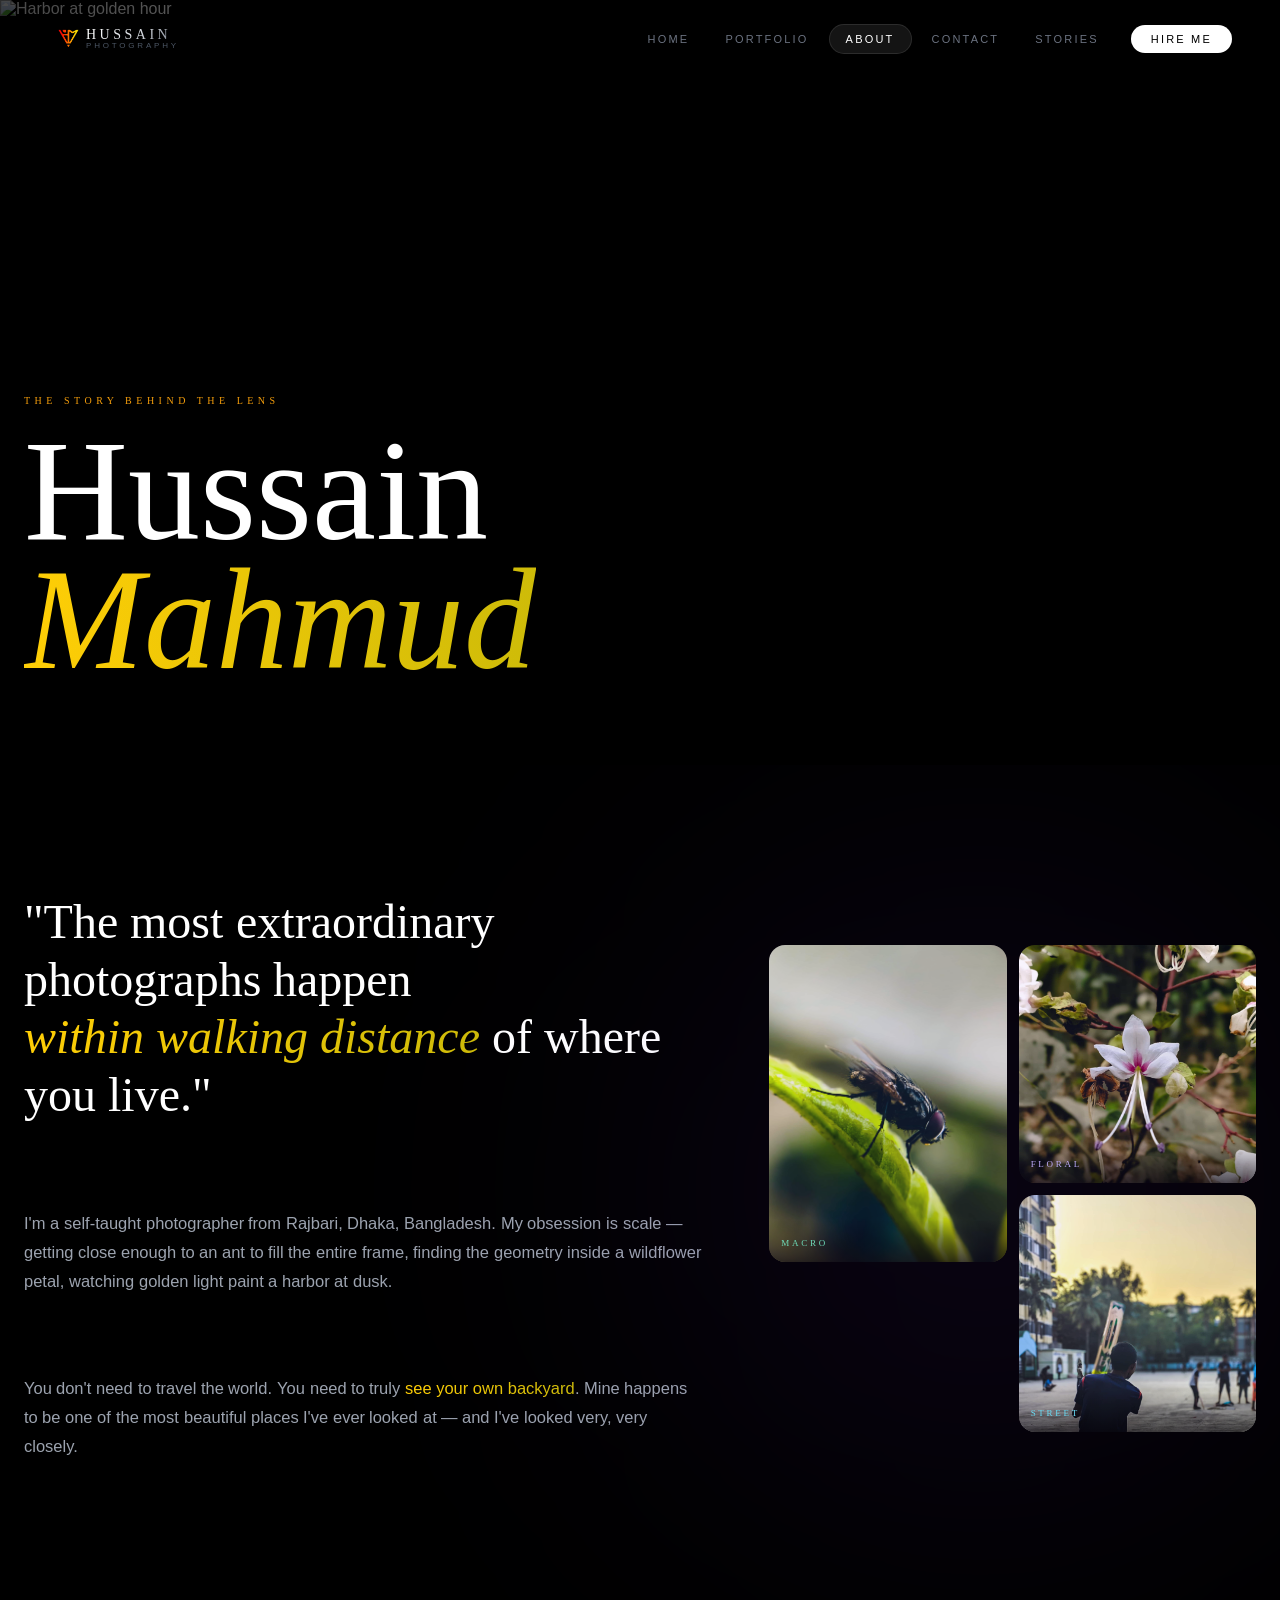
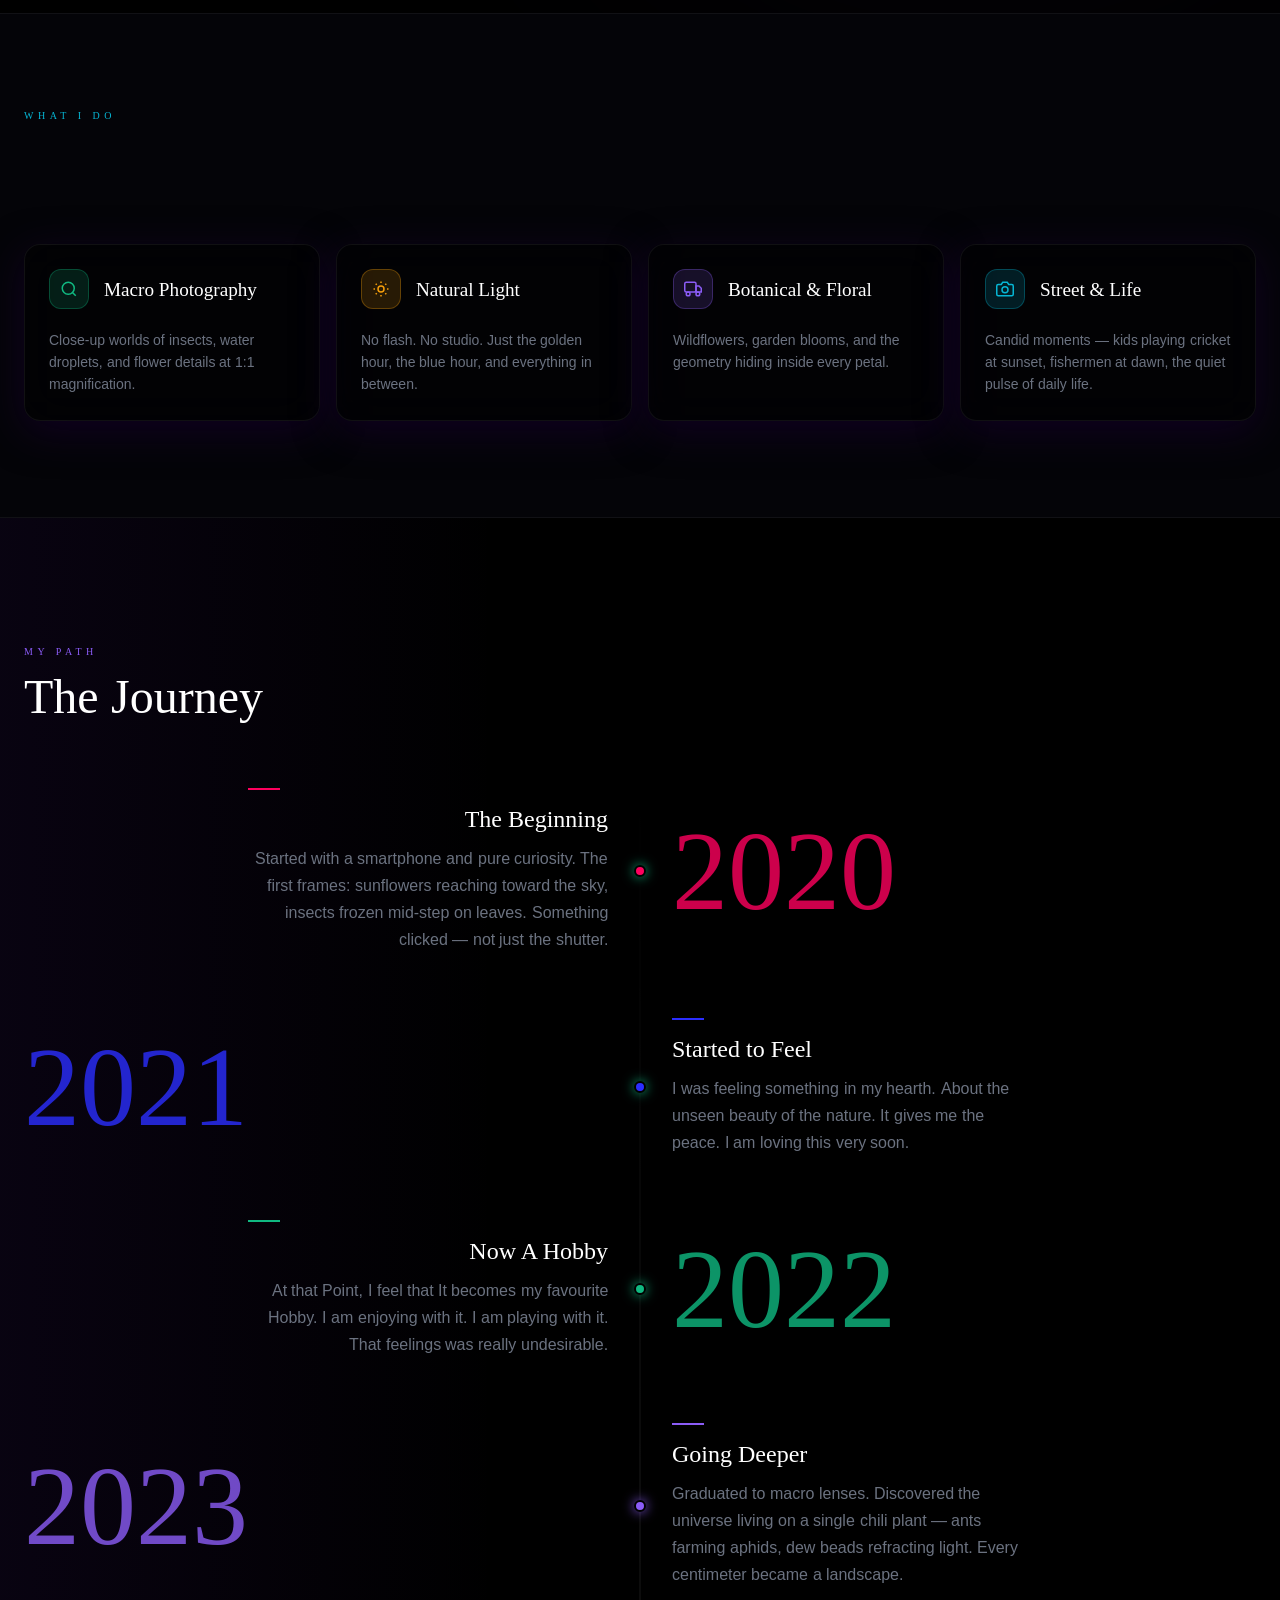
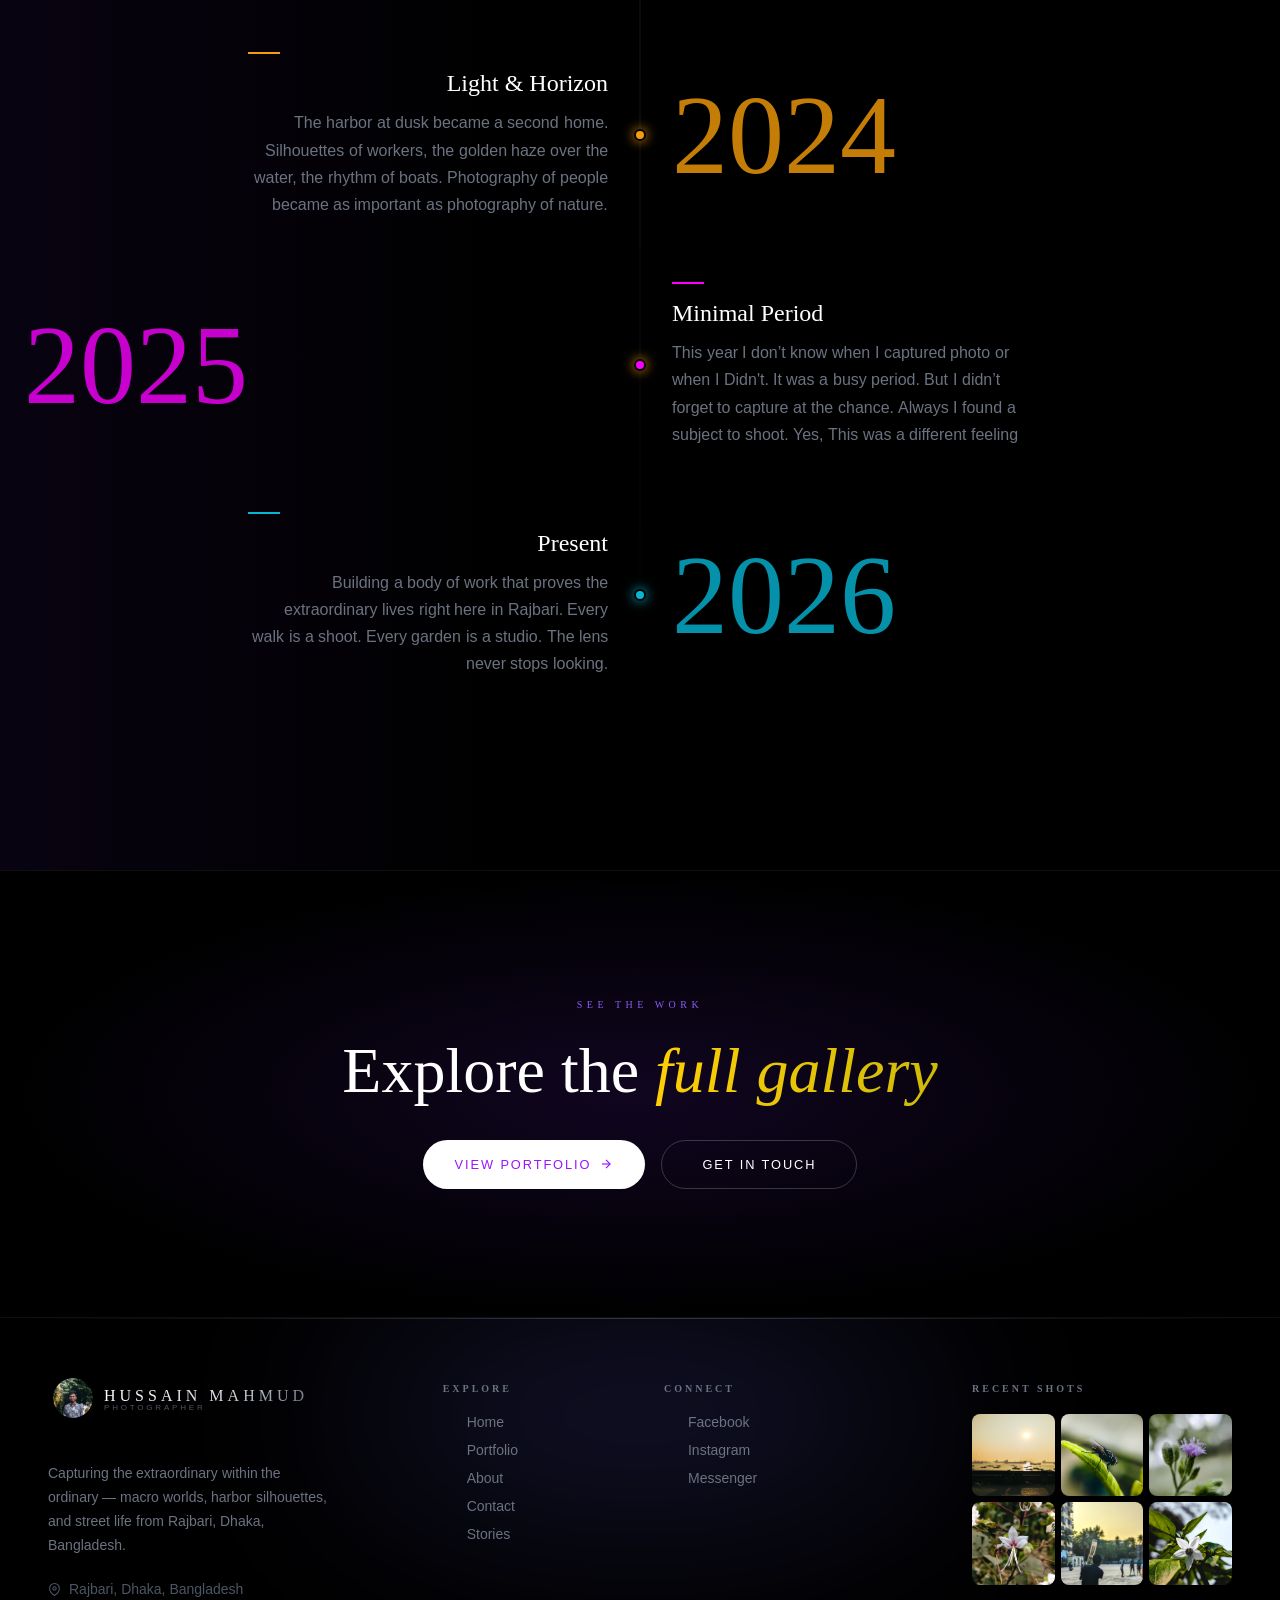
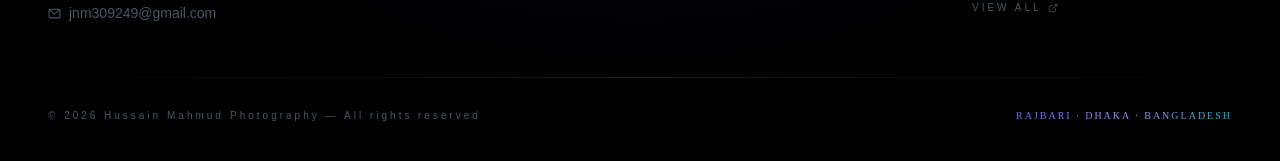
==== commit 313935e5: "Update about.html" ====
--- a/about.html
+++ b/about.html
@@ -4,7 +4,7 @@
   <meta charset="UTF-8" />
   <!-- <meta name="viewport" content="width=device-width, initial-scale=1.0" /> -->
   <title>About — Hussain Mahmud Photography</title>
-  <link rel="stylesheet" href="css/style.css" />
+  <link rel="stylesheet" href="style.css" />
 </head>
 <body>
 
@@ -16,7 +16,7 @@
 <header id="navbar">
   <div class="container navbar-inner">
     <a href="index.html" class="logo">
-      <div class="logo-img-wrap"><img src="assets/logo_1776338153641.png" alt="Hussain Mahmud Photography" class="logo-img" /></div>
+      <div class="logo-img-wrap"><img src="logo_1776338153641.png" alt="Hussain Mahmud Photography" class="logo-img" /></div>
       <div class="logo-text"><span class="logo-name">Hussain</span><span class="logo-sub">Photography</span></div>
     </a>
     <nav class="desktop-nav">
@@ -51,7 +51,7 @@
 <!-- ═══ ABOUT HERO ═══ -->
 <section class="about-hero">
   <div class="about-hero-bg">
-    <img src="assets/cover-1.png" alt="Harbor at golden hour" class="bg"/>
+    <img src="cover-1.png" alt="Harbor at golden hour" class="bg"/>
   </div>
   <div class="about-hero-bg-left"></div>
   <div class="about-hero-content container">
@@ -85,17 +85,17 @@
         <div class="about-photo-grid">
           <div>
             <div class="about-photo-card about-photo-tall">
-              <img src="assets/Photo1_1776338153859.jpg" alt="Macro shot" style="aspect-ratio:3/4;height:100%" />
+              <img src="Photo1_1776338153859.jpg" alt="Macro shot" style="aspect-ratio:3/4;height:100%" />
               <div class="about-photo-label"><span style="color:#6ee7b7">Macro</span></div>
             </div>
           </div>
           <div class="about-photo-col2">
             <div class="about-photo-card" style="flex:1">
-              <img src="assets/PXL_20260321_122043556_1776340171117.jpg" alt="Floral shot" style="width:100%;height:100%;object-fit:cover;aspect-ratio:1" />
+              <img src="PXL_20260321_122043556_1776340171117.jpg" alt="Floral shot" style="width:100%;height:100%;object-fit:cover;aspect-ratio:1" />
               <div class="about-photo-label"><span style="color:#c4b5fd">Floral</span></div>
             </div>
             <div class="about-photo-card" style="flex:1">
-              <img src="assets/PXL_20231025_164423266_1776340171141.jpg" alt="Street shot" style="width:100%;height:100%;object-fit:cover;aspect-ratio:1" />
+              <img src="PXL_20231025_164423266_1776340171141.jpg" alt="Street shot" style="width:100%;height:100%;object-fit:cover;aspect-ratio:1" />
               <div class="about-photo-label"><span style="color:#67e8f9">Street</span></div>
             </div>
           </div>
@@ -288,7 +288,7 @@
       <!-- Brand -->
       <div>
         <a href="index.html" class="logo" style="margin-bottom:20px;display:inline-flex">
-          <div class="logo-img-wrap"><img src="assets/photographer.png" alt="Logo" class="logo-img" style="width:40px;height:40px;margin-right:10px" /></div>
+          <div class="logo-img-wrap"><img src="photographer.png" alt="Logo" class="logo-img" style="width:40px;height:40px;margin-right:10px" /></div>
           <div class="logo-text">
             <span class="logo-name" style="font-size:1rem">Hussain Mahmud</span>
             <span class="logo-sub">Photographer</span>
@@ -324,12 +324,12 @@
       <div>
         <h4 class="footer-col-title">Recent Shots</h4>
         <div class="footer-thumbs">
-          <div class="footer-thumb"><img src="assets/Photo4_1776338153984.jpg" alt="" /></div>
-          <div class="footer-thumb"><img src="assets/Photo1_1776338153859.jpg" alt="" /></div>
-          <div class="footer-thumb"><img src="assets/20260318_135147_1776340170896.jpg" alt="" /></div>
-          <div class="footer-thumb"><img src="assets/PXL_20260321_122043556_1776340171117.jpg" alt="" /></div>
-          <div class="footer-thumb"><img src="assets/PXL_20231025_164423266_1776340171141.jpg" alt="" /></div>
-          <div class="footer-thumb"><img src="assets/PXL_20240105_113433807.PORTRAIT_1776340171070.jpg" alt="" /></div>
+          <div class="footer-thumb"><img src="Photo4_1776338153984.jpg" alt="" /></div>
+          <div class="footer-thumb"><img src="Photo1_1776338153859.jpg" alt="" /></div>
+          <div class="footer-thumb"><img src="20260318_135147_1776340170896.jpg" alt="" /></div>
+          <div class="footer-thumb"><img src="PXL_20260321_122043556_1776340171117.jpg" alt="" /></div>
+          <div class="footer-thumb"><img src="PXL_20231025_164423266_1776340171141.jpg" alt="" /></div>
+          <div class="footer-thumb"><img src="PXL_20240105_113433807.PORTRAIT_1776340171070.jpg" alt="" /></div>
         </div>
         <a href="portfolio.html" class="footer-view-all">
           View all
@@ -345,6 +345,6 @@
   </div>
 </footer>
 
-<script src="js/main.js"></script>
+<script src="main.js"></script>
 </body>
 </html>
--- a/style.css
+++ b/style.css
@@ -0,0 +1,3209 @@
+/* ══════════════════════════════════════════════
+   HUSSAIN MAHMUD PHOTOGRAPHY
+   Standalone HTML/CSS/JS Version
+══════════════════════════════════════════════ */
+
+
+
+@import url('https://fonts.googleapis.com/css2?family=Cormorant+Garamond:ital,wght@0,300;0,400;0,600;0,700;1,300;1,400;1,600&family=Cinzel:wght@400;500;600;700&family=DM+Sans:ital,opsz,wght@0,9..40,300;0,9..40,400;0,9..40,500;0,9..40,600;1,9..40,300&display=swap');
+
+/* ── Variables ─────────────────────────────── */
+:root {
+  --font-serif: 'Cormorant Garamond', serif;
+  --font-display: 'Cinzel', serif;
+  --font-sans: 'DM Sans', sans-serif;
+  --black: #000000;
+  --near-black: #050508;
+  --white: #ffffff;
+  --gray-400: #9ca3af;
+  --gray-500: #6b7280;
+  --gray-600: #4b5563;
+  --indigo: #6366f1;
+  --violet: #8b5cf6;
+  --emerald: #10b981;
+  --amber: #f59e0b;
+  --cyan: #06b6d4;
+  --pink: #ec4899;
+  --grad-1: linear-gradient(135deg, #f59e0b, #ec4899, #8b5cf6, #06b6d4);
+  
+}
+
+/* ── Reset ─────────────────────────────────── */
+*, *::before, *::after { box-sizing: border-box; margin: 0; padding: 0; }
+html { scroll-behavior: smooth; }
+body {
+  font-family: var(--font-sans);
+  background: var(--black);
+  color: var(--white);
+  -webkit-font-smoothing: antialiased;
+  overflow-x: hidden;
+}
+a { text-decoration: none; color: inherit; }
+img { display: block; max-width: 100%; }
+button { cursor: pointer; border: none; background: none; font-family: inherit; }
+ul { list-style: none; }
+textarea, input, select { font-family: inherit; }
+::selection { background: rgba(139,92,246,0.3); }
+
+/* ── Container ─────────────────────────────── */
+.container {
+  width: 100%;
+  max-width: 1280px;
+  margin: 0 auto;
+  padding: 0 24px;
+}
+
+#particleCanvas {
+  position: fixed;
+  inset: 0;
+  z-index: 0;
+  pointer-events: none;
+  opacity: 0.45;
+}
+
+
+/* ══════════════════════════════════════════════
+   KEYFRAME ANIMATIONS
+══════════════════════════════════════════════ */
+@keyframes marquee {
+  from { transform: translateX(0); }
+  to   { transform: translateX(-50%); }
+}
+@keyframes grain-spin {
+  from { transform: rotate(0deg); }
+  to   { transform: rotate(360deg); }
+}
+@keyframes gradient-shift {
+  0%, 100% { background-position: 0% 50%; }
+  50%       { background-position: 100% 50%; }
+}
+@keyframes float-orb {
+  0%   { transform: scale(1); opacity: 0.4; }
+  50%  { transform: scale(1.3); opacity: 0.7; }
+  100% { transform: scale(1); opacity: 0.4; }
+}
+@keyframes scroll-cue {
+  0%   { transform: translateY(0); }
+  50%  { transform: translateY(8px); }
+  100% { transform: translateY(0); }
+}
+@keyframes reveal-up {
+  from { opacity: 0; transform: translateY(32px); }
+  to   { opacity: 1; transform: translateY(0); }
+}
+@keyframes count-up-glow {
+  0%   { text-shadow: 0 0 0 transparent; }
+  50%  { text-shadow: 0 0 20px currentColor; }
+  100% { text-shadow: 0 0 0 transparent; }
+}
+@keyframes shimmer {
+  0%   { background-position: -200% center; }
+  100% { background-position: 200% center; }
+}
+@keyframes lightbox-in {
+  from { opacity: 0; transform: scale(0.92) translateY(20px); }
+  to   { opacity: 1; transform: scale(1) translateY(0); }
+}
+
+
+/* ── Scroll reveal base ──────────────────── */
+.reveal {
+  opacity: 0;
+  transform: translateY(32px);
+  transition: opacity 0.8s cubic-bezier(0.16,1,0.3,1), transform 0.8s cubic-bezier(0.16,1,0.3,1);
+}
+.reveal.visible {
+  opacity: 1;
+  transform: translateY(0);
+}
+.reveal-delay-1 { transition-delay: 0.1s; }
+.reveal-delay-2 { transition-delay: 0.2s; }
+.reveal-delay-3 { transition-delay: 0.3s; }
+.reveal-delay-4 { transition-delay: 0.4s; }
+.reveal-delay-5 { transition-delay: 0.5s; }
+
+
+
+/* ── Blur Word Reveal ─────────────────────── */
+.br-word {
+  display: inline-block;
+  opacity: 0;
+  filter: blur(8px);
+  transform: translateY(4px);
+  transition:
+    opacity   0.5s cubic-bezier(0.16, 1, 0.3, 1),
+    filter    0.5s cubic-bezier(0.16, 1, 0.3, 1),
+    transform 0.4s cubic-bezier(0.16, 1, 0.3, 1);
+  will-change: opacity, filter, transform;
+}
+.br-word.visible {
+  opacity: 1;
+  filter: blur(0px);
+  transform: translateY(0);
+}
+
+
+
+
+
+
+/* ══════════════════════════════════════════════
+   GRAIN OVERLAY
+══════════════════════════════════════════════ */
+.grain-overlay {
+  position: fixed;
+  top: -50%; left: -50%;
+  width: 200%; height: 200%;
+  z-index: 9000;
+  pointer-events: none;
+  opacity: 0.032;
+  background-image: url("data:image/svg+xml,%3Csvg viewBox='0 0 512 512' xmlns='http://www.w3.org/2000/svg'%3E%3Cfilter id='noise'%3E%3CfeTurbulence type='fractalNoise' baseFrequency='0.75' numOctaves='4' stitchTiles='stitch'/%3E%3C/filter%3E%3Crect width='100%25' height='100%25' filter='url(%23noise)'/%3E%3C/svg%3E");
+  animation: grain-spin 12s linear infinite;
+}
+
+/* ══════════════════════════════════════════════
+   CUSTOM CURSOR
+══════════════════════════════════════════════ */
+
+/* ══════════════════════════════════════════════
+   SCROLL PROGRESS BAR
+══════════════════════════════════════════════ */
+.scroll-progress {
+  position: fixed;
+  top: 0; left: 0; right: 0;
+  height: 2px;
+  z-index: 9100;
+  transform-origin: left;
+  transform: scaleX(0);
+  background: linear-gradient(90deg, #f59e0b 0%, #ec4899 35%, #8b5cf6 65%, #06b6d4 100%);
+  transition: transform 0.1s linear;
+}
+
+/* ══════════════════════════════════════════════
+   NAVBAR
+══════════════════════════════════════════════ */
+#navbar {
+  position: fixed;
+  top: 0; left: 0; right: 0;
+  z-index: 500;
+  padding: 24px 0;
+  background: transparent;
+  transition: padding 0.5s, background 0.5s, border-color 0.5s, box-shadow 0.5s;
+  border-bottom: 1px solid transparent;
+}
+#navbar.scrolled {
+  padding: 12px 0;
+  background: rgba(0,0,0,0.75);
+  backdrop-filter: blur(18px);
+  -webkit-backdrop-filter: blur(18px);
+  border-bottom-color: rgba(255,255,255,0.08);
+  box-shadow: 0 1px 40px rgba(0,0,0,0.8);
+}
+.navbar-inner {
+  display: flex;
+  align-items: center;
+  justify-content: space-between;
+  padding: 0 48px;
+}
+.logo {
+  display: flex;
+  align-items: center;
+  gap: 1px;
+  position: relative;
+  z-index: 10;
+  margin-left: 5px;
+}
+.logo-img-wrap {
+  position: relative;
+}
+.logo-img {
+  width: 32px; height: 32px;
+  border-radius: 50%;
+  object-fit: cover;
+  transition: border-color 0.3s;
+  margin-top: -4.5px;
+}
+.logo:hover .logo-img { border-color: rgba(251,146,60,0.4); }
+.logo-text { display: flex; flex-direction: column; line-height: 1;}
+.logo-name {
+  font-family: var(--font-display);
+  font-size: 0.875rem;
+  letter-spacing: 0.25em;
+  text-transform: uppercase;
+  background: linear-gradient(135deg, #fff 0%, #d1d5db 60%, #6b7280 100%);
+  -webkit-background-clip: text;
+  -webkit-text-fill-color: transparent;
+  background-clip: text;
+}
+.logo-sub {
+  font-size: 8px;
+  letter-spacing: 0.35em;
+  text-transform: uppercase;
+  color: var(--gray-600);
+  font-weight: 300;
+}
+.desktop-nav {
+  display: flex;
+  align-items: center;
+  gap: 4px;
+}
+.nav-link {
+  position: relative;
+  padding: 8px 16px;
+  font-size: 11px;
+  letter-spacing: 0.2em;
+  text-transform: uppercase;
+  font-weight: 500;
+  color: var(--gray-500);
+  transition: color 0.3s;
+  border-radius: 9999px;
+}
+.nav-link:hover { color: #e5e7eb; }
+.nav-link.active { color: var(--white); background: rgba(255,255,255,0.08); border: 1px solid rgba(255,255,255,0.1); }
+.nav-btn {
+  margin-left: 12px;
+  padding: 8px 20px;
+  border-radius: 9999px;
+  font-size: 11px;
+  letter-spacing: 0.2em;
+  text-transform: uppercase;
+  font-weight: 500;
+  color: var(--black);
+  background: var(--white);
+  transition: box-shadow 0.3s, opacity 0.3s;
+}
+.nav-btn:hover { box-shadow: 0 0 20px rgba(255,255,255,0.3); }
+.mobile-toggle {
+  display: none;
+  width: 40px; height: 40px;
+  border-radius: 50%;
+  background: rgba(255,255,255,0.1);
+  backdrop-filter: blur(8px);
+  border: 1px solid rgba(255,255,255,0.15) !important;
+  color: var(--white);
+  align-items: center;
+  justify-content: center;
+  position: relative;
+  z-index: 10;
+  cursor: pointer;
+}
+.mobile-toggle svg { display: block; }
+
+/* ── Mobile menu ────────────────────────── */
+.mobile-menu {
+  position: fixed;
+  inset: 0;
+  z-index: 400;
+  background: rgba(0,0,0,0.88);
+  backdrop-filter: blur(32px);
+  -webkit-backdrop-filter: blur(32px);
+  display: flex;
+  flex-direction: column;
+  align-items: center;
+  justify-content: center;
+  gap: 8px;
+  opacity: 0;
+  pointer-events: none;
+  transition: opacity 0.25s;
+}
+.mobile-menu.open { opacity: 1; pointer-events: all; }
+.mobile-menu-logo {
+  display: flex;
+  flex-direction: column;
+  align-items: center;
+  gap: 12px;
+  margin-bottom: 32px;
+}
+.mobile-menu-logo img {
+  width: 64px; height: 64px;
+  border-radius: 50%;
+  margin-top: 0px;
+  filter: saturate(0);
+}
+.mobile-menu-logo span {
+  font-family: var(--font-display);
+  font-size: 10px;
+  letter-spacing: 0.35em;
+  text-transform: uppercase;
+  color: #7f7f7f;
+}
+.mobile-nav-link {
+  display: block;
+  padding: 12px 40px;
+  font-family: var(--font-serif);
+  font-size: 2.5rem;
+  font-weight: 300;
+  color: var(--gray-500);
+  transition: color 0.3s;
+  text-align: center;
+}
+.mobile-nav-link:hover, .mobile-nav-link.active { color: var(--white); }
+.mobile-nav-btn {
+  margin-top: 32px;
+  padding: 12px 32px;
+  border-radius: 9999px;
+  border: 1px solid rgba(255,255,255,0.25) !important;
+  font-size: 10px;
+  letter-spacing: 0.3em;
+  text-transform: uppercase;
+  color: var(--white);
+  transition: background 0.3s, color 0.3s;
+}
+.mobile-nav-btn:hover { background: var(--white); color: var(--black); }
+
+/* ══════════════════════════════════════════════
+   GLASS PANEL
+══════════════════════════════════════════════ */
+.glass {
+  background: rgba(0,0,0,0.4);
+  backdrop-filter: blur(20px);
+  -webkit-backdrop-filter: blur(20px);
+  border: 1px solid rgba(255,255,255,0.1);
+  box-shadow: 0 4px 30px rgba(0,0,0,0.5);
+}
+
+/* ══════════════════════════════════════════════
+   TEXT GRADIENT UTILITIES
+══════════════════════════════════════════════ */
+.text-grad-vivid {
+  background: var(--grad-1);
+  -webkit-background-clip: text;
+  -webkit-text-fill-color: transparent;
+  background-clip: text;
+}
+.text-grad-accent {
+  background: linear-gradient(90deg, #818cf8, #a78bfa, #06b6d4);
+  -webkit-background-clip: text;
+  -webkit-text-fill-color: transparent;
+  background-clip: text;
+}
+.text-grad-gold {
+  background: linear-gradient(135deg, #fbbf24, #f59e0b, #d97706);
+  -webkit-background-clip: text;
+  -webkit-text-fill-color: transparent;
+  background-clip: text;
+}
+.text-grad-name {
+  background: linear-gradient(135deg, #fff 0%, #9ca3af 100%);
+  -webkit-background-clip: text;
+  -webkit-text-fill-color: transparent;
+  background-clip: text;
+}
+.text-grad-footer {
+  background: linear-gradient(90deg, #6366f1, #a78bfa, #06b6d4);
+  -webkit-background-clip: text;
+  -webkit-text-fill-color: transparent;
+  background-clip: text;
+}
+
+/* ══════════════════════════════════════════════
+   HERO SECTION (HOME)
+══════════════════════════════════════════════ */
+.hero {
+  position: relative;
+  height: 100vh;
+  min-height: 600px;
+  display: flex;
+  align-items: center;
+  justify-content: flex-start;
+  overflow: hidden;
+}
+.hero-bg {
+  position: absolute;
+  inset: 0;
+  z-index: 0;
+  will-change: transform;
+}
+.hero-bg img {
+  width: 100%; height: 100%;
+  object-fit: cover;
+  object-position: center;
+}
+.hero-bg::after {
+  content: '';
+  position: absolute;
+  inset: 0;
+  background: linear-gradient(to bottom, rgba(0,0,0,0.6) 0%, rgba(0,0,0,0.25) 40%, rgba(0,0,0,0.95) 100%);
+}
+.hero-bg-left {
+  position: absolute;
+  inset: 0;
+  background: linear-gradient(to right, rgba(0,0,0,0.5), transparent);
+  z-index: 1;
+}
+.hero-orb-1, .hero-orb-2 {
+  position: absolute;
+  border-radius: 50%;
+  pointer-events: none;
+  z-index: 1;
+  filter: blur(80px);
+}
+.hero-orb-1 {
+  top: 25%; right: 25%;
+  width: 256px; height: 256px;
+  background: rgba(245,158,11,0.1);
+  animation: float-orb 6s ease-in-out infinite;
+}
+.hero-orb-2 {
+  bottom: 33%; left: 25%;
+  width: 192px; height: 192px;
+  background: rgba(139,92,246,0.1);
+  animation: float-orb 8s ease-in-out infinite 2s;
+}
+.hero-content {
+  position: relative;
+  z-index: 10;
+  padding: 0 24px;
+  width: 100%;
+  margin-top: 80px;
+}
+.hero-badge {
+  display: inline-flex;
+  align-items: center;
+  gap: 8px;
+  padding: 8px 16px;
+  border-radius: 9999px;
+  border: 1px solid rgba(251,191,36,0.25);
+  background: rgba(251,191,36,0.08);
+  color: rgba(251,191,36,0.9);
+  font-size: 10px;
+  letter-spacing: 0.4em;
+  text-transform: uppercase;
+  font-family: var(--font-display);
+  backdrop-filter: blur(18px);
+  margin-bottom: 40px;
+}
+.hero-badge svg { width: 10px; height: 10px; }
+.hero-title-1 {
+  font-family: var(--font-serif);
+  font-size: clamp(4rem, 12vw, 10rem);
+  font-weight: 300;
+  color: var(--white);
+  line-height: 0.9;
+  letter-spacing: -0.02em;
+  overflow: hidden;
+}
+.hero-title-2 {
+  font-family: var(--font-serif);
+  font-size: clamp(4rem, 12vw, 10rem);
+  font-weight: 300;
+  font-style: italic;
+  line-height: 0.9;
+  letter-spacing: -0.02em;
+  margin-bottom: 32px;
+  overflow: hidden;
+}
+.hero-desc {
+  color: rgba(209,213,219,0.8);
+  font-size: 1.05rem;
+  font-weight: 300;
+  max-width: 420px;
+  margin-bottom: 48px;
+  line-height: 1.7;
+}
+.hero-btns {
+  display: flex;
+  align-items: center;
+  gap: 20px;
+  flex-wrap: wrap;
+}
+.btn-primary {
+  display: inline-flex;
+  align-items: center;
+  gap: 8px;
+  padding: 14px 32px;
+  border-radius: 9999px;
+  font-weight: 500;
+  font-size: 0.8rem;
+  letter-spacing: 0.15em;
+  text-transform: uppercase;
+  color: #9a15ff;
+  background: var(--white);
+  transition: box-shadow 0.3s, transform 0.2s;
+}
+.btn-primary:hover {
+  box-shadow: 0 0 30px rgba(255,255,255,0.35);
+  transform: scale(1.03);
+}
+.btn-primary svg { width: 14px; height: 14px; }
+.btn-ghost {
+  font-size: 0.8rem;
+  letter-spacing: 0.15em;
+  text-transform: uppercase;
+  color: var(--gray-400);
+  border-bottom: 1px solid rgba(107,114,128,0.5);
+  padding-bottom: 2px;
+  transition: color 0.3s, border-color 0.3s;
+}
+.btn-ghost:hover { color: var(--white); border-color: var(--white); }
+.scroll-cue {
+  position: absolute;
+  bottom: 32px;
+  left: 50%;
+  transform: translateX(-50%);
+  z-index: 10;
+  display: flex;
+  flex-direction: column;
+  align-items: center;
+  gap: 8px;
+  animation: scroll-cue 2.5s ease-in-out infinite;
+}
+.scroll-cue-label {
+  font-size: 9px;
+  letter-spacing: 0.4em;
+  text-transform: uppercase;
+  color: var(--gray-500);
+}
+.scroll-cue-line {
+  width: 1px;
+  height: 40px;
+  background: linear-gradient(to bottom, var(--gray-500), transparent);
+}
+
+/* ══════════════════════════════════════════════
+   MARQUEE STRIP
+══════════════════════════════════════════════ */
+.marquee-section {
+  overflow: hidden;
+  padding: 20px 0;
+  background: linear-gradient(90deg, rgba(109,40,217,0.15), rgba(0,0,0,1), rgba(120,53,15,0.15));
+  border-top: 1px solid rgba(255,255,255,0.06);
+  border-bottom: 1px solid rgba(255,255,255,0.06);
+}
+.marquee-track {
+  display: flex;
+  white-space: nowrap;
+  animation: marquee 28s linear infinite;
+  will-change: transform;
+}
+.marquee-track:hover { animation-play-state: paused; }
+.marquee-item {
+  display: inline-block;
+  margin: 0 24px;
+  font-size: 10px;
+  letter-spacing: 0.3em;
+  text-transform: uppercase;
+  font-family: var(--font-display);
+  color: rgba(255,255,255,0.4);
+  transition: color 0.3s;
+}
+.marquee-item:hover { color: rgba(255,255,255,0.8); }
+.marquee-item.dot { color: rgba(255,255,255,0.2); }
+
+/* ══════════════════════════════════════════════
+   SECTION LABELS
+══════════════════════════════════════════════ */
+.section-label {
+  display: block;
+  font-family: var(--font-display);
+  font-size: 10px;
+  letter-spacing: 0.45em;
+  text-transform: uppercase;
+  margin-bottom: 12px;
+}
+.label-violet  { color: var(--violet); }
+.label-emerald { color: var(--emerald); }
+.label-amber   { color: var(--amber); }
+.label-cyan    { color: var(--cyan); }
+.label-indigo  { color: var(--indigo); }
+.label-pink    { color: var(--pink); }
+
+.section-title {
+  font-family: var(--font-serif);
+  font-weight: 300;
+}
+
+/* ══════════════════════════════════════════════
+   PHILOSOPHY SECTION
+══════════════════════════════════════════════ */
+.philosophy-section {
+  padding: 140px 0;
+  position: relative;
+  overflow: hidden;
+}
+.philosophy-section::before, .philosophy-section::after {
+  content: '';
+  position: absolute;
+  border-radius: 50%;
+  pointer-events: none;
+  filter: blur(150px);
+}
+.philosophy-section::before {
+  top: 0; right: 0;
+  width: 700px; height: 700px;
+  background: rgba(109,40,217,0.08);
+}
+.philosophy-section::after {
+  bottom: 0; left: 0;
+  width: 500px; height: 500px;
+  background: rgba(16,185,129,0.08);
+}
+.philosophy-quote {
+  font-family: var(--font-serif);
+  font-size: clamp(2rem, 5vw, 4.5rem);
+  font-weight: 300;
+  line-height: 1.15;
+  color: var(--white);
+  max-width: 900px;
+  margin-bottom: 32px;
+}
+.philosophy-body {
+  color: var(--gray-500);
+  font-size: 1.1rem;
+  font-weight: 300;
+  line-height: 1.75;
+  max-width: 640px;
+  margin-bottom: 40px;
+}
+.philosophy-link {
+  display: inline-flex;
+  align-items: center;
+  gap: 16px;
+}
+.philosophy-link-line {
+  width: 48px;
+  height: 1px;
+  background: linear-gradient(to right, var(--violet), var(--cyan));
+  transition: width 0.5s;
+}
+.philosophy-link:hover .philosophy-link-line { width: 80px; }
+.philosophy-link-text {
+  font-size: 10px;
+  letter-spacing: 0.3em;
+  text-transform: uppercase;
+  color: var(--gray-500);
+  transition: color 0.3s;
+}
+.philosophy-link:hover .philosophy-link-text { color: var(--white); }
+
+/* ══════════════════════════════════════════════
+   STATS SECTION
+══════════════════════════════════════════════ */
+.stats-section {
+  padding: 64px 0;
+  border-top: 1px solid rgba(255,255,255,0.06);
+  border-bottom: 1px solid rgba(255,255,255,0.06);
+  background: #050508;
+}
+.stats-grid {
+  display: grid;
+  grid-template-columns: repeat(2, 1fr);
+  gap: 32px;
+  max-width: 900px;
+  margin: 0 auto;
+  text-align: center;
+}
+@media (min-width: 768px) {
+  .stats-grid { grid-template-columns: repeat(4, 1fr); }
+}
+.stat-number {
+  font-family: var(--font-serif);
+  font-size: clamp(2.5rem, 5vw, 3.5rem);
+  font-weight: 300;
+  line-height: 1;
+  margin-bottom: 8px;
+}
+.stat-label {
+  font-family: var(--font-display);
+  font-size: 10px;
+  letter-spacing: 0.3em;
+  text-transform: uppercase;
+  color: var(--gray-600);
+}
+.stat-violet { color: var(--violet); }
+.stat-emerald { color: var(--emerald); }
+.stat-amber { color: var(--amber); }
+.stat-cyan { color: var(--cyan); }
+
+/* ══════════════════════════════════════════════
+   CATEGORIES SECTION
+══════════════════════════════════════════════ */
+.categories-section { padding: 128px 0; background: var(--black); }
+.section-header {
+  display: flex;
+  justify-content: space-between;
+  align-items: flex-end;
+  margin-bottom: 56px;
+}
+.section-link {
+  display: none;
+  align-items: center;
+  gap: 12px;
+  font-size: 10px;
+  letter-spacing: 0.3em;
+  text-transform: uppercase;
+  color: var(--gray-500);
+  transition: color 0.3s;
+}
+.section-link:hover { color: var(--white); }
+.section-link-line {
+  width: 24px; height: 1px;
+  background: var(--gray-600);
+  transition: width 0.3s, background 0.3s;
+}
+.section-link:hover .section-link-line { width: 48px; background: var(--white); }
+@media (min-width: 768px) { .section-link { display: flex; } }
+.categories-grid {
+  display: grid;
+  grid-template-columns: 1fr;
+  gap: 16px;
+}
+@media (min-width: 768px) { .categories-grid { grid-template-columns: repeat(2, 1fr); } }
+@media (min-width: 1024px) { .categories-grid { grid-template-columns: repeat(4, 1fr); } }
+.cat-card {
+  position: relative;
+  border-radius: 16px;
+  overflow: hidden;
+  height: 320px;
+  border: 1px solid rgba(255,255,255,0.06);
+  cursor: pointer;
+  display: block;
+}
+.cat-card img {
+  width: 100%; height: 100%;
+  object-fit: cover;
+  transition: transform 0.7s ease;
+}
+.cat-card:hover img { transform: scale(1.1); }
+.cat-card-overlay {
+  position: absolute;
+  inset: 0;
+  transition: opacity 0.5s;
+}
+.cat-card-overlay-dark {
+  position: absolute;
+  inset: 0;
+  background: rgba(0,0,0,0.3);
+  transition: background 0.5s;
+}
+.cat-card:hover .cat-card-overlay-dark { background: rgba(0,0,0,0.1); }
+.cat-card-body {
+  position: absolute;
+  bottom: 0; left: 0; right: 0;
+  padding: 24px;
+}
+.cat-card-count {
+  font-family: var(--font-display);
+  font-size: 9px;
+  letter-spacing: 0.35em;
+  text-transform: uppercase;
+  margin-bottom: 8px;
+}
+.cat-card-name {
+  font-family: var(--font-serif);
+  font-size: 1.75rem;
+  font-weight: 300;
+  color: var(--white);
+  margin-bottom: 4px;
+}
+.cat-card-desc, .cat-card-cta {
+  font-size: 0.875rem;
+  font-weight: 300;
+  color: rgba(255,255,255,0.5);
+  opacity: 0;
+  transform: translateY(16px);
+  transition: opacity 0.4s, transform 0.4s;
+}
+.cat-card-cta {
+  font-size: 10px;
+  letter-spacing: 0.2em;
+  text-transform: uppercase;
+  margin-top: 12px;
+}
+.cat-card:hover .cat-card-desc, .cat-card:hover .cat-card-cta {
+  opacity: 1; transform: translateY(0);
+}
+
+/* ══════════════════════════════════════════════
+   FEATURED GRID
+══════════════════════════════════════════════ */
+.featured-section {
+  padding: 128px 0;
+  background: linear-gradient(-45deg, #0d0d0d, #0a0014, #000d1a, #000a0a);
+  background-size: 400% 400%;
+  animation: gradient-shift 12s ease infinite;
+}
+.featured-grid {
+  display: grid;
+  grid-template-columns: 1fr;
+  gap: 16px;
+  grid-template-rows: 280px 280px;
+}
+@media (min-width: 768px) {
+  .featured-grid {
+    grid-template-columns: 7fr 5fr;
+    grid-template-rows: 280px 280px;
+  }
+}
+.feat-card {
+  position: relative;
+  border-radius: 24px;
+  overflow: hidden;
+  cursor: pointer;
+  display: block;
+}
+.feat-card img {
+  width: 100%; height: 100%;
+  object-fit: cover;
+  transition: transform 1s ease;
+}
+.feat-card:hover img { transform: scale(1.05); }
+.feat-card-overlay {
+  position: absolute;
+  inset: 0;
+  background: linear-gradient(to top, rgba(0,0,0,0.8) 0%, rgba(0,0,0,0.05) 60%, transparent 100%);
+}
+.feat-card-hover {
+  position: absolute;
+  inset: 0;
+  opacity: 0;
+  transition: opacity 0.5s;
+}
+.feat-card:hover .feat-card-hover { opacity: 1; }
+.feat-card-body {
+  position: absolute;
+  bottom: 32px; left: 32px;
+}
+.feat-card-body-sm {
+  position: absolute;
+  bottom: 20px; left: 20px;
+}
+.feat-cat-label {
+  font-family: var(--font-display);
+  font-size: 10px;
+  letter-spacing: 0.3em;
+  text-transform: uppercase;
+  display: block;
+  margin-bottom: 8px;
+}
+.feat-title-lg {
+  font-family: var(--font-serif);
+  font-size: 2.25rem;
+  font-weight: 300;
+  color: var(--white);
+}
+.feat-title-sm {
+  font-family: var(--font-serif);
+  font-size: 1.5rem;
+  font-weight: 300;
+  color: var(--white);
+}
+.feat-main { grid-row: 1 / 3; }
+
+/* ══════════════════════════════════════════════
+   RECENT CAPTURES
+══════════════════════════════════════════════ */
+.recent-section {
+  padding: 128px 0;
+  background: var(--black);
+  position: relative;
+  overflow: hidden;
+}
+.recent-section::before {
+  content: '';
+  position: absolute;
+  top: 0; left: 0;
+  width: 600px; height: 600px;
+  background: rgba(109,40,217,0.08);
+  border-radius: 50%;
+  filter: blur(150px);
+  pointer-events: none;
+}
+.recent-section::after {
+  content: '';
+  position: absolute;
+  bottom: 0; right: 0;
+  width: 400px; height: 400px;
+  background: rgba(6,182,212,0.08);
+  border-radius: 50%;
+  filter: blur(120px);
+  pointer-events: none;
+}
+.recent-scroll {
+  display: flex;
+  gap: 16px;
+  overflow-x: auto;
+  padding-bottom: 24px;
+  scroll-snap-type: x mandatory;
+  scrollbar-width: none;
+  -ms-overflow-style: none;
+}
+.recent-scroll::-webkit-scrollbar { display: none; }
+.recent-card {
+  position: relative;
+  border-radius: 16px;
+  overflow: hidden;
+  flex-shrink: 0;
+  width: 240px;
+  height: 320px;
+  cursor: pointer;
+  scroll-snap-align: start;
+  transition: transform 0.3s;
+  display: block;
+}
+.recent-card:hover { transform: translateY(-6px); }
+.recent-card img {
+  width: 100%; height: 100%;
+  object-fit: cover;
+  transition: transform 0.7s ease;
+}
+.recent-card:hover img { transform: scale(1.1); }
+.recent-card-overlay {
+  position: absolute;
+  inset: 0;
+  background: linear-gradient(to top, rgba(0,0,0,0.85) 0%, rgba(0,0,0,0.2) 50%, transparent 100%);
+}
+.recent-card-bar {
+  position: absolute;
+  top: 0; left: 0; right: 0;
+  height: 2px;
+}
+.recent-card-body {
+  position: absolute;
+  bottom: 0; left: 0; right: 0;
+  padding: 20px;
+}
+.recent-card-meta {
+  font-family: var(--font-display);
+  font-size: 9px;
+  letter-spacing: 0.3em;
+  text-transform: uppercase;
+  display: block;
+  margin-bottom: 4px;
+}
+.recent-card-title {
+  font-family: var(--font-serif);
+  font-size: 1.1rem;
+  font-weight: 300;
+  color: var(--white);
+}
+.recent-view-all {
+  flex-shrink: 0;
+  width: 160px;
+  height: 320px;
+  display: flex;
+  align-items: center;
+  justify-content: center;
+  flex-direction: column;
+  gap: 16px;
+  color: var(--gray-600);
+  transition: color 0.3s;
+  scroll-snap-align: start;
+}
+.recent-view-all:hover { color: var(--white); }
+.recent-view-all-icon {
+  width: 48px; height: 48px;
+  border-radius: 50%;
+  border: 1px solid rgba(255,255,255,0.15);
+  display: flex;
+  align-items: center;
+  justify-content: center;
+  transition: border-color 0.3s, background 0.3s;
+}
+.recent-view-all:hover .recent-view-all-icon {
+  border-color: rgba(255,255,255,0.4);
+  background: rgba(255,255,255,0.05);
+}
+.recent-view-all span {
+  font-size: 10px;
+  letter-spacing: 0.3em;
+  text-transform: uppercase;
+  text-align: center;
+}
+
+/* ══════════════════════════════════════════════
+   CTA SECTION
+══════════════════════════════════════════════ */
+.cta-section {
+  padding: 192px 0;
+  position: relative;
+  overflow: hidden;
+  text-align: center;
+}
+.cta-bg { position: absolute; inset: 0; background: var(--black); }
+.cta-orbs {
+  position: absolute;
+  inset: 0;
+  opacity: 0.3;
+  background:
+    radial-gradient(ellipse at 20% 50%, rgba(124,58,237,0.2) 0%, transparent 60%),
+    radial-gradient(ellipse at 80% 50%, rgba(6,182,212,0.2) 0%, transparent 60%),
+    radial-gradient(ellipse at 50% 80%, rgba(245,158,11,0.15) 0%, transparent 60%);
+}
+.cta-svg {
+  position: absolute;
+  width: 100%; height: 100%;
+  opacity: 0.04;
+  pointer-events: none;
+}
+.cta-content { position: relative; z-index: 10; padding: 0 24px; }
+.cta-title {
+  font-family: var(--font-serif);
+  font-size: clamp(2.5rem, 6vw, 4.5rem);
+  font-weight: 300;
+  color: var(--white);
+  line-height: 1.2;
+  margin-bottom: 32px;
+}
+.cta-body {
+  color: var(--gray-500);
+  font-weight: 300;
+  max-width: 420px;
+  margin: 0 auto 40px;
+  line-height: 1.7;
+}
+.btn-outline {
+  display: inline-flex;
+  align-items: center;
+  gap: 12px;
+  padding: 16px 40px;
+  border-radius: 9999px;
+  border: 1px solid rgba(255,255,255,0.2) !important;
+  font-size: 0.8rem;
+  letter-spacing: 0.15em;
+  text-transform: uppercase;
+  font-weight: 500;
+  color: var(--white);
+  transition: background 0.3s;
+}
+.btn-outline:hover { background: rgba(255,255,255,0.05); }
+.btn-outline svg { width: 14px; height: 14px; }
+
+
+/* ══ SECTION DOTS NAV ══ */
+.section-dots {
+  position: fixed;
+  right: 24px;
+  top: 50%;
+  transform: translateY(-50%);
+  z-index: 7000;
+  display: flex;
+  flex-direction: column;
+  gap: 10px;
+  opacity: 0;
+  transition: opacity 0.4s;
+}
+.section-dots.visible { opacity: 1; }
+.sdot {
+  width: 6px; height: 6px;
+  border-radius: 50%;
+  background: rgba(255,255,255,0.2);
+  border: 1px solid rgba(255,255,255,0.15) !important;
+  cursor: pointer;
+  transition: background 0.3s, transform 0.3s, height 0.3s;
+  position: relative;
+}
+.sdot:hover, .sdot.active {
+  background: rgba(255,255,255,0.85);
+  transform: scale(1.4);
+}
+.sdot.active {
+  background: rgba(255,255,255,0.85);
+  transform: scale(1.4);
+  height: 18px;
+  border-radius: 3px;
+}
+.sdot-tip {
+  position: absolute;
+  right: calc(100% + 12px);
+  top: 50%;
+  transform: translateY(-50%);
+  background: rgba(0,0,0,0.7);
+  backdrop-filter: blur(8px);
+  border: 1px solid rgba(255,255,255,0.1) !important;
+  padding: 4px 10px;
+  border-radius: 6px;
+  font-family: var(--font-display);
+  font-size: 9px;
+  letter-spacing: 0.2em;
+  text-transform: uppercase;
+  color: rgba(255,255,255,0.7);
+  white-space: nowrap;
+  opacity: 0;
+  pointer-events: none;
+  transition: opacity 0.2s;
+}
+.sdot:hover .sdot-tip { opacity: 1; }
+
+@media (max-width: 768px) { .section-dots { display: none; } }
+
+/* ══════════════════════════════════════════════
+   FOOTER
+══════════════════════════════════════════════ */
+footer {
+  position: relative;
+  background: var(--black);
+  border-top: 1px solid rgba(255,255,255,0.06);
+  overflow: hidden;
+}
+footer::before {
+  content: '';
+  position: absolute;
+  top: 0; left: 50%;
+  transform: translateX(-50%);
+  width: 600px; height: 192px;
+  background: rgba(99,102,241,0.2);
+  border-radius: 50%;
+  filter: blur(100px);
+  pointer-events: none;
+}
+
+
+.footer-rule {
+  height: 1px;
+  background: linear-gradient(to right, transparent, rgba(255,255,255,0.2), transparent);
+}
+.footer-inner {
+  position: relative;
+  z-index: 10;
+  padding: 64px 48px 40px;
+}
+.footer-grid {
+  display: grid;
+  grid-template-columns: 1fr;
+  gap: 48px;
+  margin-bottom: 56px;
+}
+@media (min-width: 768px) {
+  .footer-grid { grid-template-columns: 4fr 2fr 3fr 3fr; }
+}
+.footer-brand-desc {
+  color: var(--gray-500);
+  font-size: 0.875rem;
+  font-weight: 300;
+  line-height: 1.7;
+  max-width: 280px;
+  margin: 24px 0;
+}
+.footer-contact-row {
+  display: flex;
+  align-items: center;
+  gap: 8px;
+  font-size: 0.875rem;
+  color: var(--gray-600);
+  margin-top: 8px;
+  transition: color 0.3s;
+}
+.footer-contact-row svg { width: 13px; height: 13px; flex-shrink: 0; }
+.footer-contact-row:hover { color: var(--white); }
+.footer-col-title {
+  font-family: var(--font-display);
+  font-size: 10px;
+  letter-spacing: 0.3em;
+  text-transform: uppercase;
+  color: var(--gray-500);
+  margin-bottom: 20px;
+}
+.footer-link {
+  display: flex;
+  align-items: center;
+  gap: 8px;
+  font-size: 0.875rem;
+  color: var(--gray-500);
+  margin-bottom: 12px;
+  transition: color 0.3s;
+}
+.footer-link:hover { color: var(--white); }
+.footer-link-line {
+  width: 16px; height: 1.3px;
+  background: var(--gray-700);
+  transition: width 0.3s, background 0.3s;
+  flex-shrink: 0;
+}
+.footer-link:hover .footer-link-line { width: 24px; background: linear-gradient(90deg, #f59e0b, #ec4899); }
+.footer-thumbs {
+  display: grid;
+  grid-template-columns: repeat(3, 1fr);
+  gap: 6px;
+  margin-bottom: 12px;
+}
+.footer-thumb {
+  aspect-ratio: 1;
+  border-radius: 8px;
+  overflow: hidden;
+  background: #111;
+}
+.footer-thumb img {
+  width: 100%; height: 100%;
+  object-fit: cover;
+  transition: filter 0.3s;
+}
+.footer-thumb:hover img { filter: brightness(1.15); }
+.footer-view-all {
+  display: inline-flex;
+  align-items: center;
+  gap: 6px;
+  font-size: 10px;
+  letter-spacing: 0.3em;
+  text-transform: uppercase;
+  color: var(--gray-600);
+  transition: color 0.3s;
+}
+.footer-view-all:hover { color: var(--white); }
+.footer-view-all svg { width: 10px; height: 10px; }
+.footer-rule-bottom {
+  width: 100%;
+  height: 1px;
+  background: linear-gradient(to right, transparent, rgba(255,255,255,0.1), transparent);
+  margin-bottom: 32px;
+}
+.footer-bottom {
+  display: flex;
+  flex-direction: column;
+  align-items: center;
+  gap: 16px;
+  text-align: center;
+}
+@media (min-width: 768px) {
+  .footer-bottom { flex-direction: row; justify-content: space-between; text-align: left; }
+}
+.footer-copyright {
+  font-size: 10px;
+  letter-spacing: 0.3em;
+  color: var(--gray-600);
+}
+.footer-tagline {
+  font-family: var(--font-display);
+  font-size: 10px;
+  letter-spacing: 0.2em;
+  text-transform: uppercase;
+  font-weight: 200;
+  display: block;
+}
+
+.footer-cont-1{
+    width: 50%;
+}
+.footer-cont-2{
+    width: 50%;
+}
+
+.footer-cont-both{
+    display: flex;
+}
+
+.footer-thumb { position: relative; }
+.footer-thumb::after {
+  content: '↗';
+  position: absolute;
+  inset: 0;
+  display: flex;
+  align-items: center;
+  justify-content: center;
+  font-size: 1.1rem;
+  color: white;
+  background: rgba(0,0,0,0.45);
+  opacity: 0;
+  transition: opacity 0.3s;
+  border-radius: 8px;
+}
+.footer-thumb:hover::after { opacity: 1; }
+.footer-thumb:hover img { filter: brightness(0.75); }
+
+/* ══════════════════════════════════════════════
+   PORTFOLIO PAGE
+══════════════════════════════════════════════ */
+.portfolio-page {
+  padding-top: 112px;
+  padding-bottom: 96px;
+  min-height: 100vh;
+  background: var(--black);
+  position: relative;
+  overflow: hidden;
+}
+.portfolio-page::before {
+  content: '';
+  position: absolute;
+  top: 160px; left: 50%;
+  transform: translateX(-50%);
+  width: 800px; height: 300px;
+  background: rgba(99,102,241,0.1);
+  border-radius: 50%;
+  filter: blur(120px);
+  pointer-events: none;
+}
+.portfolio-header { text-align: center; margin-bottom: 64px; 
+width: 100%;
+}
+
+#port-title {
+  background: linear-gradient(135deg, #f59e0b, #ec4899, #8b5cf6, #06b6d4);
+  -webkit-background-clip: text;
+  -webkit-text-fill-color: transparent;
+  background-clip: text;
+  font-family: var(--font-serif);
+  font-size: clamp(3.5rem, 10vw, 6rem);
+  font-weight: 300;
+  line-height: 1;
+  margin-bottom: 0px;
+}
+.portfolio-desc {
+  color: var(--gray-500);
+  font-weight: 300;
+  max-width: 560px;
+  margin: 0 auto;
+  line-height: 1.7;
+  margin-bottom: 20px;
+}
+/* ── Filter Wrap ──────────────────────────── */
+/* ══════════════════════════════════════════════
+   FILTER SYSTEM
+══════════════════════════════════════════════ */
+/* ── Filter Bar ───────────────────────────── */
+.filters-bar {
+  position: relative;
+  height: 70px;
+  width: 100%;
+  background: linear-gradient(45deg,#160f1e,#2f2141,#483263);
+  margin: 0 auto;
+  margin-bottom: 50px;
+  box-shadow: 
+    inset 0 5px 10px rgba(0,0,0,0.3),
+    inset 0 -5px 10px rgba(0,0,0,0.3);
+  border-width: 1px 0px;
+  border-color: #564284;
+  border-style: solid;
+  overflow-x: scroll;
+  display: flex;
+  flex-direction: row;
+  align-items: center;
+  justify-content: center;
+  scroll-behavior: smooth;
+  filter: brightness(0.7);
+  
+}
+
+.filter-track{
+ position: relative;
+  margin: 0 auto;
+  display: flex;
+  flex-direction: row;
+  align-items: center;
+  justify-content: center;
+  scroll-behavior: smooth;
+  gap: 27px;
+  width: 100%;
+  height: 100%;
+  padding: 0px 67px;
+  align-content: center;
+  scrollbar-width: none;
+  background: transparent;
+}
+
+/* ── Cards ────────────────────────────────── */
+.filter-btn {
+  position: relative;
+  display: inline-flex;
+  align-items: center;
+  justify-content: center;
+  gap: 7px;
+  flex: 1;
+  width: 10px;
+  max-width: ;
+  border-radius: 999px;
+  cursor: pointer;
+  flex-shrink: 0;
+  background: rgba(255,255,255, 0.1);
+  box-shadow: 5px 5px 18px black;
+  transition:
+    transform 0.22s cubic-bezier(0.16,1,0.3,1),
+    box-shadow 0.22s ease,
+    border-color 0.22s ease,
+    background 0.22s ease;
+  height: 30px;
+  padding: 0px 15px;
+}
+
+.filter-btn:hover {
+  background: rgba(0,0,0, 0.7);
+  box-shadow:
+    0 4px 12px rgba(0,0,0,0.6),
+    0 10px 26px rgba(0,0,0,0.4),
+    inset 0 1px 0 rgba(255,255,255,0.07);
+  border: 1px solid #564284;
+}
+
+.filter-btn:active {
+  transform: translateY(0);
+  box-shadow:
+    0 1px 4px rgba(0,0,0,0.5),
+    inset 0 1px 3px rgba(0,0,0,0.4);
+}
+
+/* ── Active — color border only ──────────── */
+.filter-btn[data-cat="All"].active {
+  border: 1px solid rgba(255,255,255,0.22) !important;
+  background: rgba(0,0,0,0.3);
+}
+.filter-btn[data-cat="Macro"].active {
+  border: 1px solid rgba(16,185,129,0.4) !important;
+  background: rgba(8,30,22,0.9);
+}
+.filter-btn[data-cat="Floral"].active {
+  border: 1px solid rgba(236,72,153,0.4) !important;
+  background: rgba(24,10,20,0.9);
+}
+.filter-btn[data-cat="Nature"].active {
+  border: 1px solid rgba(6,182,212,0.4) !important;
+  background: rgba(6,22,28,0.9);
+}
+.filter-btn[data-cat="Street"].active {
+  border: 1px solid rgba(245,158,11,0.4) !important;
+  background: rgba(22,18,6,0.9);
+}
+
+
+/* ── Dot ──────────────────────────────────── */
+.filter-btn-dot {
+  width: 6px; height: 6px;
+  border-radius: 50%;
+  background: var(--dot-color);
+  opacity: 0.4;
+  flex-shrink: 0;
+  transition: opacity 0.25s, box-shadow 0.25s;
+}
+.filter-btn.active .filter-btn-dot {
+  opacity: 0.9;
+  box-shadow: 0 0 5px 1px var(--dot-color);
+}
+
+/* ── Text ─────────────────────────────────── */
+.filter-btn-text {
+  font-size: 10px;
+  text-transform: ;
+  color: rgba(255,255,255,0.7);
+  transition: color 0.22s;
+  
+}
+.filter-btn.active .filter-btn-text {
+  color: rgba(255,255,255,0.82);
+}
+
+/* ── Count ──────────────────────────────── */
+.filter-count {
+  font-family: var(--font-display);
+  font-size: 10px;
+  color: rgba(255,255,255,0.9);
+  background: rgba(0,0,0,0.3);
+  border: 1px solid rgba(255,255,255,0.05);
+  padding: 1px 6px;
+  border-radius: 9999px;
+  min-width: 18px;
+  text-align: center;
+  transition: color 0.22s;
+}
+.filter-btn.active .filter-count {
+  color: rgba(255,255,255,0.8);
+}
+
+/* Right fade edge */
+.filters-bar::after {
+  
+}
+
+/* ── Mobile ───────────────────────────────── */
+@media (max-width: 767px) {
+  .filters-bar   { justify-flex: flex-start; }
+  .filter-btn    { width: 100px;  }
+  .filter-btn-text { font-size: 13px; }
+  .filter-track{ padding: 0px 15px; justify-content: flex-start; animation: marquee 12s alternate infinite;}
+}
+
+/* ── Masonry Grid ─────────────────────────── */
+.masonry-grid {
+  display: grid;
+  grid-template-columns: repeat(2, 1fr);
+  grid-auto-rows: 140px;
+  gap: 8px;
+  margin: 0px 10px;
+  
+}
+
+/* Mobile span — সুন্দর pattern এর জন্য */
+/* প্রতি ৫ item এ ১টা wide hero */
+.grid-item:nth-child(5n+1) {
+  grid-column: span 2;
+  grid-row: span 2;
+}
+
+/* Desktop */
+@media (min-width: 768px) {
+  .masonry-grid {
+    grid-template-columns: repeat(3, 1fr);
+    grid-auto-rows: 220px;
+    gap: 16px;
+    margin: 0;
+  }
+  /* Mobile nth-child override বন্ধ করো */
+  .grid-item:nth-child(5n+1) {
+    grid-column: unset;
+    grid-row: unset;
+  }
+  /* Desktop span — JSON থেকে আসবে */
+  .span-2c { grid-column: span 2; }
+  .span-2r { grid-row: span 2; }
+}
+
+/* ── Grid Item ────────────────────────────── */
+.grid-item {
+  position: relative;
+  border-radius: 12px;
+  overflow: hidden;
+  background: #111;
+  cursor: pointer;
+  transition: opacity 0.4s, transform 0.4s;
+  /* Cinematic — subtle border */
+  outline: 1px solid rgba(255,255,255,0.04);
+  outline-offset: -1px;
+}
+.grid-item.hidden { display: none; }
+
+/* ── Image ────────────────────────────────── */
+.grid-item img {
+  width: 100%; height: 100%;
+  object-fit: cover;
+  transition: transform 0.9s cubic-bezier(0.16,1,0.3,1);
+  will-change: transform;
+}
+.grid-item:hover img { transform: scale(1.08); }
+@media (max-width: 767px) {
+  .grid-item:active img { transform: scale(1.06); }
+}
+
+/* ── Overlay ──────────────────────────────── */
+.grid-item-overlay {
+  position: absolute;
+  inset: 0;
+  background: linear-gradient(
+    to top,
+    rgba(0,0,0,0.85) 0%,
+    rgba(0,0,0,0.15) 45%,
+    transparent 100%
+  );
+  opacity: 0;
+  display: flex;
+  flex-direction: column;
+  align-items: center;
+  justify-content: flex-end;
+  padding: 12px 12px 16px;
+  text-align: center;
+  transition: opacity 0.45s ease;
+}
+/* Mobile — always show overlay subtly */
+@media (max-width: 767px) {
+  .grid-item-overlay {
+    opacity: 1;
+    background: linear-gradient(
+      to top,
+      rgba(0,0,0,0.65) 0%,
+      transparent 60%
+    );
+  }
+  .grid-item-icon { display: none; }
+  .grid-item-title {
+    font-size: 0.75rem;
+    transform: none !important;
+    opacity: 1 !important;
+  }
+  .grid-item-cat {
+    font-size: 7px;
+    transform: none !important;
+    opacity: 1 !important;
+  }
+}
+@media (min-width: 768px) {
+  .grid-item:hover .grid-item-overlay { opacity: 1; }
+}
+
+/* ── Title & Category ─────────────────────── */
+.grid-item-icon {
+  color: rgba(255,255,255,0.7);
+  margin-bottom: 8px;
+  transform: translateY(-8px);
+  transition: transform 0.4s;
+}
+.grid-item:hover .grid-item-icon { transform: translateY(0); }
+.grid-item-icon svg { width: 18px; height: 18px; }
+
+.grid-item-title {
+  font-family: var(--font-serif);
+  font-size: 1.1rem;
+  font-weight: 300;
+  color: var(--white);
+  transform: translateY(8px);
+  transition: transform 0.4s 0.04s ease-out;
+  line-height: 1.2;
+}
+.grid-item:hover .grid-item-title { transform: translateY(0); }
+
+.grid-item-cat {
+  font-family: var(--font-display);
+  font-size: 8px;
+  letter-spacing: 0.25em;
+  text-transform: uppercase;
+  color: #a5b4fc;
+  margin-top: 3px;
+  transform: translateY(8px);
+  transition: transform 0.4s 0.09s ease-out;
+}
+.grid-item:hover .grid-item-cat { transform: translateY(0); }
+
+
+/* ── Cinematic shimmer on load ────────────── */
+@keyframes img-shimmer {
+  0%   { background-position: -200% 0; }
+  100% { background-position: 200% 0; }
+}
+.grid-item::before {
+  content: '';
+  position: absolute;
+  inset: 0;
+  z-index: 2;
+  background: linear-gradient(
+    105deg,
+    transparent 40%,
+    rgba(255,255,255,0.06) 50%,
+    transparent 60%
+  );
+  background-size: 200% 100%;
+  opacity: 0;
+  transition: opacity 0.3s;
+  pointer-events: none;
+}
+.grid-item:hover::before {
+  opacity: 1;
+  animation: img-shimmer 0.8s ease forwards;
+}
+
+/* ── Mobile tap feedback ──────────────────── */
+@media (max-width: 767px) {
+  .grid-item {
+    transition: transform 0.2s ease, opacity 0.4s;
+  }
+  .grid-item:active {
+    transform: scale(0.97);
+  }
+}
+
+/* ── Focus visible (accessibility) ───────── */
+.grid-item:focus-visible {
+  outline: 2px solid rgba(139,92,246,0.6);
+  outline-offset: 3px;
+}
+
+/* ── Lightbox ──────────────────────────── */
+.lightbox {
+  position: fixed;
+  inset: 0;
+  z-index: 1000;
+  display: flex;
+  align-items: center;
+  justify-content: center;
+  background: rgba(0,0,0,0.96);
+  backdrop-filter: blur(16px);
+  -webkit-backdrop-filter: blur(16px);
+  padding: 16px;
+  opacity: 0;
+  pointer-events: none;
+  transition: opacity 0.3s;
+}
+.lightbox.open { opacity: 1; pointer-events: all; }
+
+.lb-ambient {
+  position: absolute;
+  inset: 0;
+  z-index: 0;
+  opacity: 0;
+  transition: background 0.5s ease, opacity 0.3s ease;
+  pointer-events: none;
+  filter: blur(50px);
+}
+.lightbox-inner { 
+    position: relative; 
+    z-index: 1;
+    margin-top: -10px;
+}
+
+.lightbox-inner {
+  display: flex;
+  flex-direction: column;
+  align-items: center;
+  max-width: 900px;
+  width: 100%;
+}
+.lightbox img {
+  max-height: 78vh;
+  width: auto;
+  max-width: 100%;
+  object-fit: contain;
+  border-radius: 16px;
+  box-shadow: 0 25px 80px rgba(0,0,0,0.8);
+  transition: ease-in-out 1s;
+}
+.lightbox-caption { margin-top: 20px; text-align: center; }
+.lightbox-title {
+  font-family: var(--font-serif);
+  font-size: 1.75rem;
+  font-weight: 300;
+  color: var(--white);
+  margin-bottom: 4px;
+}
+.lightbox-cat {
+  font-family: var(--font-display);
+  font-size: 10px;
+  letter-spacing: 0.25em;
+  text-transform: uppercase;
+  color: #a5b4fc;
+}
+.lightbox-credit {
+  font-size: 10px;
+  letter-spacing: 0.3em;
+  text-transform: uppercase;
+  color: var(--gray-600);
+  margin-top: 8px;
+}
+.lightbox-close {
+  position: absolute;
+  top: 20px; right: 20px;
+  width: 40px; height: 40px;
+  border-radius: 50%;
+  background: rgba(0,0,0,0.4);
+  border: 1px solid rgba(255,255,255,0.15) !important;
+  backdrop-filter: blur(8px);
+  display: flex;
+  align-items: center;
+  justify-content: center;
+  color: rgba(255,255,255,0.6);
+  transition: color 0.3s;
+  z-index: 10;
+}
+.lightbox-close:hover { color: var(--white); }
+.lightbox-close svg { width: 18px; height: 18px; }
+
+.lb-nav {
+  position: absolute; 
+  top: 90%; 
+  transform: translateY(-50%);
+  width: 44px; 
+  height: 44px; 
+  border-radius: 50%;
+  background: rgba(0,0,0,0.5); 
+  border: 1px solid rgba(255,255,255,0.15) !important;
+  backdrop-filter: blur(8px); 
+  color: rgba(255,255,255,0.7);
+  display: flex; 
+  align-items: center; 
+  justify-content: center;
+  transition: color 0.3s, background 0.3s;
+  z-index: 10;
+}
+.lb-nav:hover { color: #fff; background: rgba(139,92,246,0.3); }
+.lb-prev { left: 16px; }
+.lb-next { right: 16px; }
+
+/* Ambient glow */
+.lb-ambient {
+  position: absolute;
+  inset: -50%;
+  z-index: 0;
+  opacity: 0;
+  pointer-events: none;
+  transition: background 1s ease, opacity 1s ease;
+  filter: blur(80px);
+}
+
+/* Nav buttons */
+
+.lb-prev { left: 20px; }
+.lb-next { right: 20px; }
+
+/* Counter */
+.lightbox-counter {
+  font-family: var(--font-display);
+  font-size: 9px;
+  letter-spacing: 0.35em;
+  color: rgba(255,255,255,0.25);
+  margin-top: 8px;
+  text-transform: uppercase;
+}
+
+/* Title animation */
+@keyframes lb-title-in {
+  from { opacity: 0; transform: translateY(10px); }
+  to   { opacity: 1; transform: translateY(0); }
+}
+.lb-animate .lightbox-title {
+  animation: lb-title-in 0.5s cubic-bezier(0.16,1,0.3,1) both;
+}
+.lb-animate .lightbox-cat {
+  animation: lb-title-in 0.5s 0.08s cubic-bezier(0.16,1,0.3,1) both;
+}
+.lb-animate .lightbox-counter {
+  animation: lb-title-in 0.5s 0.14s cubic-bezier(0.16,1,0.3,1) both;
+}
+
+
+
+/* lightbox count */
+
+
+/* Progress dots */
+.lb-dots {
+  display: flex; gap: 6px; justify-content: center; margin-top: 12px;
+}
+.lb-dot {
+  width: 4px; height: 4px; border-radius: 50%;
+  background: rgba(255,255,255,0.2);
+  transition: background 0.3s, transform 0.3s;
+}
+.lb-dot.active {
+  background: #a78bfa;
+  transform: scale(1.5);
+}
+
+.portfolio-page { isolation: isolate; } /* existing এ যোগ */
+
+.filter-ghost {
+  position: fixed;
+  top: 80%;
+  left: 50%;
+  transform: translate(-50%, -50%);
+  font-family: var(--font-display);
+  font-size: clamp(3.5rem, 15vw, 12rem);
+  font-weight: 600;
+  letter-spacing: 0.15em;
+  text-transform: uppercase;
+  color: #ffc7002a;
+  -webkit-text-stroke: 1px rgba(255,255,255,0.06);
+  pointer-events: none;
+  z-index: 0;
+  opacity: 0;
+  transition: opacity 0.4s ease;
+  white-space: nowrap;
+  user-select: none;
+}
+.filter-ghost.visible {
+  opacity: 1;
+}
+
+@keyframes ghost-in {
+  from { opacity: 0; letter-spacing: 0.3em; }
+  to   { opacity: 1; letter-spacing: 0.15em; }
+}
+.filter-ghost.visible {
+  animation: ghost-in 0.5s cubic-bezier(0.16,1,0.3,1) forwards;
+}
+
+/* Stagger animation */
+
+
+
+/* animation শেষে opacity fixed রাখো */
+.grid-item.grid-visible[style*="opacity"] {
+  opacity: 1 !important;
+}
+
+
+
+/* ══════════════════════════════════════════════
+   PORTFOLIO HERO — Dark Gradient Shapes
+══════════════════════════════════════════════ */
+
+/* portfolio-page এর top padding override */
+.portfolio-page { padding-top: 0 !important; }
+
+.ph-hero {
+  position: relative;
+  width: 100%;
+  min-height: 100vh;
+  display: flex;
+  flex-direction: column;
+  align-items: left;
+  justify-content: center;
+  overflow: hidden;
+  background: #000;
+  margin-bottom: 80px;
+}
+
+
+.ph-photo-bg {
+  position: absolute;
+  inset: 0;
+  z-index: 0;
+  overflow: hidden;
+  width: 100%;
+}
+
+.ph-photo-bg-img {
+  position: absolute;
+  inset: 0;        /* parallax এর জন্য extra space */
+  width: 100%;
+  height: 100%;
+  object-fit: cover;
+  object-position: center;
+  filter: brightness(0.3) saturate(0.7);
+  will-change: transform;
+  transform: translateY(0px);
+}
+
+/* Dark gradient overlay — text readable রাখতে */
+.ph-photo-bg-overlay {
+  position: absolute;
+  inset: 0;
+  background:
+    linear-gradient(to bottom,
+      rgba(8,6,8,0.55) 0%,
+      rgba(8,6,8,0.35) 40%,
+      rgba(8,6,8,0.55) 80%,
+      rgba(8,6,8,0.85) 100%
+    ),
+    linear-gradient(to right,
+      rgba(8,6,8,0.4) 0%,
+      transparent 50%,
+      rgba(8,6,8,0.4) 100%
+    );
+}
+
+/* ── Shapes ───────────────────────────────── */
+.ph-shapes { position: absolute; inset: 0; z-index: 0; }
+
+.ph-shape {
+  position: absolute;
+  border-radius: 50%;
+  filter: blur(90px);
+  will-change: transform;
+  opacity: 0.55;
+}
+
+/* Amber — top left */
+.ph-shape-1 {
+  width: 60vw; height: 60vw;
+  max-width: 700px; max-height: 700px;
+  top: -20%; left: -15%;
+  background: radial-gradient(ellipse, rgba(245,158,11,0.35) 0%, transparent 70%);
+  animation: ph-drift-1 18s ease-in-out infinite;
+}
+/* Violet — center right */
+.ph-shape-2 {
+  width: 55vw; height: 55vw;
+  max-width: 650px; max-height: 650px;
+  top: 10%; right: -20%;
+  background: radial-gradient(ellipse, rgba(139,92,246,0.4) 0%, transparent 70%);
+  animation: ph-drift-2 22s ease-in-out infinite;
+}
+/* Pink — bottom center */
+.ph-shape-3 {
+  width: 50vw; height: 50vw;
+  max-width: 580px; max-height: 580px;
+  bottom: -10%; left: 25%;
+  background: radial-gradient(ellipse, rgba(236,72,153,0.3) 0%, transparent 70%);
+  animation: ph-drift-3 16s ease-in-out infinite;
+}
+/* Cyan — top right corner */
+.ph-shape-4 {
+  width: 35vw; height: 35vw;
+  max-width: 400px; max-height: 400px;
+  top: -5%; right: 10%;
+  background: radial-gradient(ellipse, rgba(6,182,212,0.25) 0%, transparent 70%);
+  animation: ph-drift-4 26s ease-in-out infinite;
+}
+/* Deep indigo — center */
+.ph-shape-5 {
+  width: 45vw; height: 45vw;
+  max-width: 500px; max-height: 500px;
+  top: 30%; left: 20%;
+  background: radial-gradient(ellipse, rgba(99,102,241,0.2) 0%, transparent 70%);
+  animation: ph-drift-5 20s ease-in-out infinite;
+}
+
+@keyframes ph-drift-1 {
+  0%,100% { transform: translate(0,0) scale(1); }
+  33%     { transform: translate(6%,8%) scale(1.08); }
+  66%     { transform: translate(-4%,4%) scale(0.95); }
+}
+@keyframes ph-drift-2 {
+  0%,100% { transform: translate(0,0) scale(1); }
+  40%     { transform: translate(-8%,6%) scale(1.1); }
+  70%     { transform: translate(4%,-5%) scale(0.92); }
+}
+@keyframes ph-drift-3 {
+  0%,100% { transform: translate(0,0) scale(1); }
+  30%     { transform: translate(-5%,-8%) scale(1.06); }
+  65%     { transform: translate(8%,3%) scale(1.12); }
+}
+@keyframes ph-drift-4 {
+  0%,100% { transform: translate(0,0) scale(1); }
+  50%     { transform: translate(-10%,10%) scale(1.15); }
+}
+@keyframes ph-drift-5 {
+  0%,100% { transform: translate(0,0) scale(1); }
+  45%     { transform: translate(6%,-6%) scale(0.9); }
+  80%     { transform: translate(-4%,8%) scale(1.1); }
+}
+
+/* ── Grain overlay ────────────────────────── */
+.ph-grain {
+  position: absolute; inset: 0; z-index: 1;
+  pointer-events: none; opacity: 0.04;
+  background-image: url("data:image/svg+xml,%3Csvg viewBox='0 0 512 512' xmlns='http://www.w3.org/2000/svg'%3E%3Cfilter id='n'%3E%3CfeTurbulence type='fractalNoise' baseFrequency='0.75' numOctaves='4' stitchTiles='stitch'/%3E%3C/filter%3E%3Crect width='100%25' height='100%25' filter='url(%23n)'/%3E%3C/svg%3E");
+  animation: grain-spin 10s linear infinite;
+}
+
+/* ── Grid lines ───────────────────────────── */
+.ph-grid {
+  position: absolute; inset: 0; z-index: 1;
+  pointer-events: none;
+  background-image:
+    linear-gradient(rgba(255,255,255,0.025) 1px, transparent 1px),
+    linear-gradient(90deg, rgba(255,255,255,0.025) 1px, transparent 1px);
+  background-size: 80px 80px;
+  mask-image: radial-gradient(ellipse at center, black 20%, transparent 75%);
+  -webkit-mask-image: radial-gradient(ellipse at center, black 20%, transparent 75%);
+}
+
+/* ── Content ──────────────────────────────── */
+.ph-content {
+  position: relative;
+  z-index: 2;
+  text-align: center;
+  padding: 120px 24px 60px; /* navbar height account */
+  display: flex;
+  flex-direction: column;
+  gap: 0;
+  
+}
+
+/* Label */
+.ph-label {
+  display: flex;
+  align-items: center;
+  gap: 16px;
+  margin-bottom: 32px;
+  opacity: 0;
+  animation: ph-up 0.8s 0.1s cubic-bezier(0.16,1,0.3,1) forwards;
+  
+}
+.ph-label-line {
+  display: block;
+  width: 48px; height: 1px;
+  background: linear-gradient(90deg, transparent, rgba(255,255,255,0.3));
+  flex-shrink: 0;
+}
+.ph-label-line:last-child {
+  background: linear-gradient(90deg, rgba(255,255,255,0.3), transparent);
+}
+.ph-label-text {
+  font-family: var(--font-display);
+  font-size: 9px;
+  letter-spacing: 0.5em;
+  text-transform: uppercase;
+  color: rgba(255,255,255,0.4);
+  white-space: nowrap;
+}
+
+/* Title */
+.ph-title {
+  display: flex;
+  flex-direction: row;
+  align-items: left;
+  gap: 0;
+  margin-bottom: 28px;
+  line-height: 0.85;
+  font-family: var(--font-serif);
+  font-style: ;
+  font-size: clamp(2.5rem, 9vw, 8rem);
+  font-weight: 300;
+  gap:5px;
+}
+
+.ph-gallery {
+  font-family: var(--font-serif);
+  font-style: italic;
+  font-size: clamp(2.5rem, 9vw, 8rem);
+  font-weight: 00;
+  letter-spacing: -0.02em;
+  padding-bottom: 3px;
+}
+
+/* Desc */
+.ph-desc {
+  font-family: ;
+  font-size: clamp(0.7rem, 1.3vw, 0.95rem);
+  font-weight: 300;
+  color: rgba(255,255,255,0.4);
+  line-height: 1.9;
+  max-width: 560px;
+  margin-bottom: 48px;
+  opacity: 0;
+  animation: ph-up 0.8s 0.65s cubic-bezier(0.16,1,0.3,1) forwards;
+  text-align: left;
+}
+
+.span-ph-mic{
+    font-style: italic;
+    color: rgba(255,255,255,0.7);
+}
+
+/* Stats */
+.ph-stats {
+  display: flex;
+  align-items: center;
+  align-content: center;
+  justify-content: center;
+  align-self: center;
+  gap: 2rem;
+  opacity: 0;
+  animation: ph-up 0.8s 0.85s cubic-bezier(0.16,1,0.3,1) forwards;
+  text-align: center;
+  width: 85%;
+  height: 65px;
+  border-radius: 55px;
+  border: 0.5px #272727 solid;
+  backdrop-filter: blur(10px);
+  background: linear-gredient(135deg, #f800ff28, #ffdc0028, #00ffd528);
+}
+.ph-stat {
+  display: flex;
+  flex-direction: column;
+  align-items: center;
+  gap: 4px;
+}
+.ph-stat-n {
+  font-family: var(--font-serif);
+  font-size: 2.2rem;
+  font-weight: 300;
+  color: var(--white);
+  line-height: 1;
+}
+.ph-stat-l {
+  font-family: var(--font-display);
+  font-size: 7px;
+  letter-spacing: 0.3em;
+  text-transform: uppercase;
+  color: rgba(255,255,255,0.25);
+}
+.ph-stat-div {
+  width: 1px; height: 40px;
+  background: linear-gradient(to bottom, transparent, rgba(255,255,255,0.15), transparent);
+}
+
+/* ── Scroll cue ───────────────────────────── */
+.ph-scroll {
+  position: absolute;
+  bottom: 32px; left: 50%;
+  transform: translateX(-50%);
+  z-index: 2;
+  display: flex;
+  flex-direction: column;
+  align-items: center;
+  gap: 8px;
+  opacity: 0;
+  animation: ph-up 0.8s 1.2s cubic-bezier(0.16,1,0.3,1) forwards;
+}
+.ph-scroll-dot {
+  width: 6px; height: 6px;
+  border-radius: 50%;
+  background: rgba(255,255,255,0.4);
+  animation: ph-scroll-bob 2s ease-in-out infinite;
+}
+@keyframes ph-scroll-bob {
+  0%,100% { transform: translateY(0); opacity: 0.4; }
+  50%     { transform: translateY(10px); opacity: 1; }
+}
+
+/* ── Keyframes ────────────────────────────── */
+@keyframes ph-up {
+  from { opacity: 0; transform: translateY(30px); }
+  to   { opacity: 1; transform: translateY(0); }
+}
+
+/* ── Mobile ───────────────────────────────── */
+@media (max-width: 767px) {
+  .ph-hero { min-height: 100svh; margin-bottom: 48px; }
+  .ph-content { padding: 100px 20px 48px; }
+  .ph-gallery {font-size: clamp(3.5rem, 11vw, 9rem); }
+  .ph-title { font-size: clamp(3.5rem, 11vw, 9rem);}
+  .ph-desc { font-size: clamp(0.9rem, 1.8vw, 1.05rem); }
+  .ph-stats { gap: 20px; }
+  .ph-stat-n { font-size: 1.7rem; }
+  .ph-stat-div { height: 28px; }
+  .ph-grid { background-size: 50px 50px; }
+}
+
+
+
+/* ── Grid item — filter transition ───────── */
+.grid-item {
+  transition:
+    opacity 0.45s cubic-bezier(0.16,1,0.3,1),
+    transform 0.45s cubic-bezier(0.16,1,0.3,1),
+    filter 0.45s ease;
+}
+.grid-item.ph-hiding {
+  opacity: 0;
+  transform: scale(0.88) translateY(12px);
+  filter: blur(4px);
+  pointer-events: none;
+}
+.grid-item.ph-showing {
+  opacity: 0;
+  transform: scale(0.94) translateY(20px);
+  filter: blur(3px);
+}
+.grid-item.ph-visible {
+  opacity: 1;
+  transform: scale(1) translateY(0);
+  filter: blur(0px);
+}
+
+/* ── Category cinematic overlay ──────────── */
+.ph-cat-overlay {
+  position: fixed;
+  inset: 0;
+  z-index: 9000;
+  pointer-events: none;
+  display: flex;
+  align-items: center;
+  justify-content: center;
+  opacity: 0;
+}
+.ph-cat-overlay.active { pointer-events: auto; }
+
+.ph-cat-overlay-bg {
+  position: absolute;
+  inset: 0;
+  background: rgba(6,4,10,0);
+  transition: background 0.35s ease;
+}
+.ph-cat-overlay.active .ph-cat-overlay-bg {
+  background: rgba(6,4,10,0.75);
+  backdrop-filter: blur(12px);
+  -webkit-backdrop-filter: blur(12px);
+}
+
+.ph-cat-overlay-text {
+  position: relative;
+  z-index: 1;
+  font-family: var(--font-serif);
+  font-style: italic;
+  font-size: clamp(4rem, 12vw, 9rem);
+  font-weight: 300;
+  color: transparent;
+  background: linear-gradient(135deg, #fff 0%, #c4b5fd 60%, #f472b6 100%);
+  -webkit-background-clip: text;
+  background-clip: text;
+  letter-spacing: -0.01em;
+  opacity: 0;
+  transform: translateY(30px) scale(0.96);
+  transition:
+    opacity 0.4s cubic-bezier(0.16,1,0.3,1),
+    transform 0.4s cubic-bezier(0.16,1,0.3,1);
+}
+.ph-cat-overlay.active .ph-cat-overlay-text {
+  opacity: 1;
+  transform: translateY(0) scale(1);
+}
+
+.ph-cat-overlay-sub {
+  position: absolute;
+  bottom: calc(50% - 80px);
+  left: 50%;
+  transform: translateX(-50%);
+  font-family: var(--font-display);
+  font-size: 8px;
+  letter-spacing: 0.5em;
+  text-transform: uppercase;
+  color: rgba(255,255,255,0.25);
+  opacity: 0;
+  transition: opacity 0.4s 0.15s ease;
+  white-space: nowrap;
+}
+.ph-cat-overlay.active .ph-cat-overlay-sub {
+  opacity: 1;
+}
+
+/* ══════════════════════════════════════════════
+   ABOUT PAGE
+══════════════════════════════════════════════ */
+.about-hero {
+  position: relative;
+  height: 85vh;
+  min-height: 560px;
+  display: flex;
+  align-items: flex-end;
+  overflow: hidden;
+}
+.about-hero-bg {
+  position: absolute;
+  inset: 0;
+  will-change: transform;
+}
+.about-hero-bg img { width: 100%; height: 100%; object-fit: cover; }
+.about-hero-bg::after {
+  content: '';
+  position: absolute;
+  inset: 0;
+  background: linear-gradient(to top, rgba(0,0,0,1) 0%, rgba(0,0,0,0.4) 40%, rgba(0,0,0,0.3) 100%);
+}
+.about-hero-bg-left {
+  position: absolute; inset: 0;
+  background: linear-gradient(to right, rgba(0,0,0,0.6), transparent);
+  z-index: 1;
+}
+.about-hero-content {
+  position: relative;
+  z-index: 10;
+  padding: 0 24px 80px;
+  width: 100%;
+}
+
+/* এটা <style> এর ভেতরে যোগ করো */
+@keyframes gradient-text-flow {
+  0%   { background-position: 0% 50%; }
+  50%  { background-position: 100% 50%; }
+  100% { background-position: 0% 50%; }
+}
+
+.text-grad-vivid {
+  background: var(--grad-1);
+  background-size: 300% 300%;
+  -webkit-background-clip: text;
+  -webkit-text-fill-color: transparent;
+  background-clip: text;
+  animation: gradient-text-flow 5s ease infinite;
+}
+
+.about-hero-title-1 {
+  font-family: var(--font-serif);
+  font-size: clamp(3.5rem, 12vw, 9rem);
+  font-weight: 300;
+  color: var(--white);
+  line-height: 0.9;
+}
+.about-hero-title-2 {
+  font-family: var(--font-serif);
+  font-size: clamp(3.5rem, 12vw, 9rem);
+  font-weight: 300;
+  font-style: italic;
+  line-height: 0.9;
+}
+.about-intro-section {
+  padding: 128px 0;
+  position: relative;
+  overflow: hidden;
+}
+.about-intro-section::after {
+  content: '';
+  position: absolute;
+  right: 0; top: 50%;
+  transform: translateY(-50%);
+  width: 600px; height: 600px;
+  background: rgba(109,40,217,0.1);
+  border-radius: 50%;
+  filter: blur(150px);
+  pointer-events: none;
+}
+.about-intro-grid {
+  display: grid;
+  grid-template-columns: 1fr;
+  gap: 64px;
+  align-items: center;
+}
+@media (min-width: 1024px) {
+  .about-intro-grid { grid-template-columns: 7fr 5fr; }
+}
+.about-quote {
+  font-family: var(--font-serif);
+  font-size: clamp(1.75rem, 4vw, 3rem);
+  font-weight: 300;
+  color: var(--white);
+  line-height: 1.2;
+  margin-bottom: 32px;
+}
+.about-body {
+  color: var(--gray-400);
+  font-size: 1.05rem;
+  font-weight: 300;
+  line-height: 1.75;
+  margin-bottom: 24px;
+}
+.about-photo-grid {
+  display: grid;
+  grid-template-columns: 1fr 1fr;
+  gap: 12px;
+}
+.about-photo-card {
+  position: relative;
+  border-radius: 16px;
+  overflow: hidden;
+  transition: transform 0.3s;
+}
+.about-photo-card:hover { transform: scale(1.02) translateY(-4px); }
+.about-photo-card img { width: 100%; height: 100%; object-fit: cover; }
+.about-photo-tall { aspect-ratio: 3/4; }
+.about-photo-short { flex: 1; min-height: 0; }
+.about-photo-col2 { display: flex; flex-direction: column; gap: 12px; }
+.about-photo-label {
+  position: absolute;
+  bottom: 0; left: 0; right: 0;
+  background: linear-gradient(to top, rgba(0,0,0,0.7), transparent);
+  padding: 12px;
+}
+.about-photo-label span {
+  font-family: var(--font-display);
+  font-size: 9px;
+  letter-spacing: 0.3em;
+  text-transform: uppercase;
+}
+/* Specialties */
+.specialties-section {
+  padding: 96px 0;
+  background: #040408;
+  border-top: 1px solid rgba(255,255,255,0.05);
+  border-bottom: 1px solid rgba(255,255,255,0.05);
+}
+.specialties-grid {
+  display: grid;
+  grid-template-columns: 1fr;
+  gap: 16px;
+}
+@media (min-width: 768px) { .specialties-grid { grid-template-columns: repeat(2, 1fr); } }
+@media (min-width: 1024px) { .specialties-grid { grid-template-columns: repeat(4, 1fr); } }
+
+/* Replace existing .specialty-card rule */
+.specialty-card {
+  padding: 24px;
+  border-radius: 16px;
+  border: 1px solid rgba(255,255,255,0.06);
+  background: rgba(0,0,0,0.4);
+  backdrop-filter: blur(20px);
+  transition: transform 0.3s, box-shadow 0.4s, border-color 0.4s;
+  position: relative;
+  overflow: hidden;
+  box-shadow: 0 10px 40px #100021;
+}
+.specialty-card::before {
+  content: '';
+  position: absolute;
+  inset: 0;
+  border-radius: 16px;
+  opacity: 0;
+  transition: opacity 0.4s;
+  background: radial-gradient(circle at top left, rgba(139,92,246,0.15), transparent 70%);
+}
+.specialty-card:hover {
+  transform: translateY(-8px);
+  border-color: rgba(139,92,246,0.35);
+  box-shadow: 0 20px 60px rgba(139,92,246,0.15);
+}
+
+.specialty-card:nth-child(1):hover {
+  transform: translateY(-8px);
+  border-color: rgba(16,185,129,0.35);
+  box-shadow: 0 20px 60px rgba(16,185,129,0.15);
+}
+.specialty-card:nth-child(2):hover {
+  transform: translateY(-8px);
+  border-color: rgba(245,158,11,0.35);
+  box-shadow: 0 20px 60px rgba(245,158,11,0.15);
+}
+.specialty-card:nth-child(3):hover {
+  transform: translateY(-8px);
+  border-color: rgba(139,92,246,0.35);
+  box-shadow: 0 20px 60px rgba(139,92,246,0.15);
+}
+.specialty-card:nth-child(4):hover {
+  transform: translateY(-8px);
+  border-color: rgba(6,182,212,0.35);
+  box-shadow: 0 20px 60px rgba(6,182,212,0.15);
+}
+
+.specialty-card:hover::before { opacity: 1; }
+
+.specialty-icon {
+  width: 40px; height: 40px;
+  border-radius: 12px;
+  display: flex;
+  align-items: center;
+  justify-content: center;
+  margin-bottom: 20px;
+}
+
+.specialty-head{
+    display: flex;
+    align-items: center;
+    gap: 15px;
+}
+
+.specialty-icon svg { width: 18px; height: 18px; }
+.specialty-title {
+  font-family: var(--font-serif);
+  font-size: 1.2rem;
+  font-weight: 300;
+  color: var(--white);
+  margin-bottom: 17px;
+}
+.specialty-desc {
+  color: var(--gray-500);
+  font-size: 0.875rem;
+  font-weight: 300;
+  line-height: 1.6;
+}
+/* Timeline */
+.timeline-section { padding: 128px 0; position: relative; overflow: hidden; }
+.timeline-section::before {
+  content: '';
+  position: absolute;
+  left: 0; top: 0;
+  width: 500px; height: 100%;
+  background: linear-gradient(to right, rgba(109,40,217,0.08), transparent);
+  pointer-events: none;
+}
+.timeline { position: relative; }
+.timeline-center-line {
+  display: none;
+  position: absolute;
+  left: 50%;
+  top: 0; bottom: 0;
+  width: 1px;
+  background: linear-gradient(to bottom, transparent, rgba(255,255,255,0.1), transparent);
+  transform: translateX(-50%);
+}
+@media (min-width: 768px) { .timeline-center-line { display: block; } }
+.timeline-item {
+  display: grid;
+  grid-template-columns: 1fr;
+  gap: 24px;
+  margin-bottom: 64px;
+  position: relative;
+}
+@media (min-width: 768px) {
+  .timeline-item {
+    grid-template-columns: 1fr 1fr;
+    gap: 64px;
+    align-items: center;
+  }
+  .timeline-item:nth-child(even) .timeline-year-side { order: 2; text-align: left; }
+  .timeline-item:nth-child(even) .timeline-content-side { order: 1; text-align: right; display: flex; justify-content: flex-end; }
+  .timeline-item:nth-child(odd) .timeline-year-side { text-align: right; }
+  .timeline-item:nth-child(odd) .timeline-content-side { text-align: left; display: flex; justify-content: flex-start; }
+}
+.timeline-year {
+  font-family: var(--font-serif);
+  font-size: clamp(4rem, 10vw, 7rem);
+  font-weight: 300;
+  line-height: 1;
+  opacity: 0.8;
+}
+.timeline-content { max-width: 360px; }
+.timeline-bar { width: 32px; height: 2px; margin-bottom: 16px; }
+.timeline-title {
+  font-family: var(--font-serif);
+  font-size: 1.5rem;
+  font-weight: 300;
+  color: var(--white);
+  margin-bottom: 12px;
+}
+.timeline-body {
+  color: var(--gray-500);
+  font-weight: 300;
+  line-height: 1.7;
+}
+.timeline-dot {
+  display: none;
+  position: absolute;
+  left: 50%;
+  top: 50%;
+  transform: translate(-50%, -50%);
+  width: 12px; height: 12px;
+  border-radius: 50%;
+  border: 2px solid var(--black);
+  z-index: 10;
+}
+@media (min-width: 768px) { .timeline-dot { display: block; } }
+/* About CTA */
+.about-cta {
+  padding: 128px 0;
+  border-top: 1px solid rgba(255,255,255,0.06);
+  text-align: center;
+  background: radial-gradient(ellipse at center, rgba(109,40,217,0.15) 0%, var(--black) 70%);
+}
+.about-cta-title {
+  font-family: var(--font-serif);
+  font-size: clamp(2.5rem, 6vw, 4rem);
+  font-weight: 300;
+  color: var(--white);
+  margin-bottom: 32px;
+}
+.cta-btns {
+  display: flex;
+  justify-content: center;
+  gap: 16px;
+  flex-wrap: wrap;
+}
+
+
+
+/* ══════════════════════════════════════════════
+   CONTACT PAGE
+══════════════════════════════════════════════ */
+input:-webkit-autofill,
+textarea:-webkit-autofill,
+select:-webkit-autofill {
+  -webkit-box-shadow: 0 0 0px 1000px transparent inset !important;
+  box-shadow: 0 0 0px 1000px transparent inset !important;
+
+  -webkit-text-fill-color: #7a00ff !important; /* তোমার text color অনুযায়ী change করো */
+
+  transition: background-color 9999s ease-in-out 0s;
+}
+
+.contact-page {
+  padding-top: 112px;
+  padding-bottom: 80px;
+  min-height: 100vh;
+  background: var(--black);
+  position: relative;
+  overflow: hidden;
+}
+.contact-page::before {
+  content: '';
+  position: absolute;
+  top: 80px; right: 0;
+  width: 600px; height: 600px;
+  background: rgba(99,102,241,0.15);
+  border-radius: 50%;
+  filter: blur(150px);
+  pointer-events: none;
+}
+.contact-page::after {
+  content: '';
+  position: absolute;
+  bottom: 0; left: 0;
+  width: 400px; height: 400px;
+  background: rgba(147,51,234,0.1);
+  border-radius: 50%;
+  filter: blur(120px);
+  pointer-events: none;
+}
+.contact-svg {
+  position: absolute;
+  top: 0; left: 0;
+  width: 100%; height: 100%;
+  opacity: 0.03;
+  pointer-events: none;
+}
+
+.svg-c1 {
+  transform-origin: 200px 200px;
+  animation: svg-breathe 8s ease-in-out infinite;
+}
+.svg-c2 {
+  transform-origin: 200px 200px;
+  animation: svg-breathe 6s ease-in-out infinite reverse;
+}
+.svg-c3 {
+  transform-origin: 1240px 700px;
+  animation: svg-breathe 10s ease-in-out infinite 1s;
+}
+@keyframes svg-breathe {
+  0%, 100% { transform: scale(1);   opacity: 0.15; }
+  50%       { transform: scale(1.1); opacity: 0.35; }
+}
+
+
+.contact-header { text-align: center; margin-bottom: 80px; }
+.contact-title {
+  font-family: var(--font-serif);
+  font-size: clamp(3rem, 8vw, 5rem);
+  font-weight: 300;
+  color: var(--white);
+  line-height: 1;
+  margin-bottom: 24px;
+}
+.contact-subtitle {
+  color: var(--gray-400);
+  font-weight: 300;
+  max-width: 480px;
+  margin: 0 auto;
+  font-size: 1.05rem;
+  line-height: 1.7;
+}
+.contact-grid {
+  display: grid;
+  grid-template-columns: 1fr;
+  gap: 40px;
+  max-width: 1100px;
+  margin: 0 auto;
+}
+@media (min-width: 1024px) {
+  .contact-grid { grid-template-columns: 2fr 3fr; gap: 64px; }
+}
+.info-card {
+  display: flex;
+  align-items: flex-start;
+  gap: 20px;
+  padding: 24px;
+  border-radius: 16px;
+  margin-bottom: 20px;
+  background: rgba(0,0,0,0.4);
+  backdrop-filter: blur(20px);
+  border: 1px solid rgba(255,255,255,0.1);
+  text-decoration: none;
+  transition: border-color 0.3s;
+}
+.info-card:hover { border-color: rgba(99,102,241,0.3); }
+.info-icon {
+  width: 48px; height: 48px;
+  border-radius: 12px;
+  display: flex;
+  align-items: center;
+  justify-content: center;
+  flex-shrink: 0;
+}
+.info-icon svg { width: 20px; height: 20px; }
+.info-card-label {
+  font-size: 10px;
+  letter-spacing: 0.3em;
+  text-transform: uppercase;
+  color: var(--gray-500);
+  margin-bottom: 4px;
+}
+.info-card-value {
+  color: var(--white);
+  font-weight: 300;
+  transition: color 0.3s;
+  animation: info-card-value-anim 1s eas;
+}
+
+@keyframes info-card-value-anim {
+  0%   {opacity: 0%;}
+  50%  {opacity: 50%;}
+  100% {opacity: 100%;}
+}
+
+.info-card:hover .info-card-value { color: #a5b4fc; }
+.info-card-sub { color: var(--gray-600); font-size: 0.8rem; margin-top: 4px; }
+
+.response-badge {
+  display: inline-flex;
+  align-items: center;
+  gap: 5px;
+  font-size: 0.7rem;
+  color: rgba(99,102,241,0.7);
+  margin-top: 6px;
+  letter-spacing: 0.04em;
+}
+
+.socials-card {
+  padding: 24px;
+  border-radius: 16px;
+  background: rgba(0,0,0,0.4);
+  backdrop-filter: blur(20px);
+  border: 1px solid rgba(255,255,255,0.1);
+}
+.socials-card-title {
+  font-size: 10px;
+  letter-spacing: 0.3em;
+  text-transform: uppercase;
+  color: var(--gray-500);
+  margin-bottom: 16px;
+}
+.social-row {
+  display: flex;
+  align-items: center;
+  gap: 16px;
+  padding: 12px;
+  border-radius: 12px;
+  border: 1px solid rgba(255,255,255,0.05);
+  margin-bottom: 12px;
+  color: var(--gray-400);
+  transition: all 0.3s;
+  text-decoration: none;
+}
+.social-row:last-child { margin-bottom: 0; }
+.social-row svg { width: 18px; height: 18px; flex-shrink: 0; }
+.social-row-name { font-size: 0.875rem; font-weight: 500; color: var(--white); transition: color 0.3s; }
+.social-row-handle { font-size: 11px; opacity: 0.6; }
+.social-row.fb:hover { color: #60a5fa; border-color: rgba(96,165,250,0.4); background: rgba(59,130,246,0.1); }
+.social-row.fb:hover .social-row-name { color: #60a5fa; }
+.social-row.ms:hover { color: #a78bfa; border-color: rgba(167,139,250,0.4); background: rgba(139,92,246,0.1); }
+.social-row.ms:hover .social-row-name { color: #a78bfa; }
+.social-row.ig:hover { color: #f472b6; border-color: rgba(244,114,182,0.4); background: rgba(236,72,153,0.1); }
+.social-row.ig:hover .social-row-name { color: #f472b6; }
+.form-card {
+  padding: 40px;
+  border-radius: 24px;
+  background: rgba(0,0,0,0.4);
+  backdrop-filter: blur(20px);
+  border: 1px solid rgba(255,255,255,0.1);
+  position: relative;
+  overflow: hidden;
+}
+.form-card::before {
+  content: '';
+  position: absolute;
+  top: 0; right: 0;
+  width: 160px; height: 160px;
+  background: radial-gradient(circle at top right, rgba(99,102,241,0.1), transparent);
+  border-radius: 0 0 0 100%;
+  pointer-events: none;
+}
+.form-title {
+  font-family: var(--font-serif);
+  font-size: 1.5rem;
+  font-weight: 300;
+  color: var(--white);
+  margin-bottom: 32px;
+}
+.form-row { display: grid; grid-template-columns: 1fr; gap: 20px; margin-bottom: 20px; }
+@media (min-width: 640px) { .form-row { grid-template-columns: 1fr 1fr; } }
+.form-field { display: flex; flex-direction: column; gap: 6px; }
+.form-label {
+  font-size: 10px;
+  letter-spacing: 0.2em;
+  text-transform: uppercase;
+  color: var(--gray-500);
+  font-weight: 500;
+}
+.form-input, .form-textarea {
+  width: 100%;
+  background: rgba(255,255,255,0.03);
+  border: 1px solid rgba(255,255,255,0.08);
+  border-radius: 12px;
+  padding: 12px 16px;
+  color: #7a00ff;
+  font-size: 0.875rem;
+  font-family: var(--font-sans);
+  outline: none;
+  transition: border-color 0.3s, background 0.3s;
+  caret-color: red;
+}
+.form-input::placeholder, .form-textarea::placeholder { color: var(--gray-600); }
+.form-input:focus, .form-textarea:focus {
+  border-color: rgba(99,102,241,0.6);
+  background: rgba(99,102,241,0.05);
+}
+.form-textarea { resize: none; }
+.form-field-full { margin-bottom: 20px; }
+.form-error { color: #f87171; font-size: 11px; margin-top: 4px; display: none; }
+.form-error.show { display: block; }
+.form-submit {
+  width: 100%;
+  position: relative;
+  padding: 16px 32px;
+  border-radius: 12px;
+  overflow: hidden;
+  font-weight: 500;
+  font-size: 0.8rem;
+  letter-spacing: 0.15em;
+  text-transform: uppercase;
+  color: var(--white);
+  transition: transform 0.2s;
+  margin-bottom: 16px;
+}
+.form-submit:hover { transform: scale(1.02); }
+.form-submit-bg {
+  position: absolute;
+  inset: 0;
+  background: linear-gradient(to right, #4f46e5, #7c3aed, #0891b2);
+  transition: opacity 0.3s;
+}
+.form-submit:hover .form-submit-bg { opacity: 0.9; }
+.form-submit-text {
+  position: relative;
+  z-index: 10;
+  display: flex;
+  align-items: center;
+  justify-content: center;
+  gap: 8px;
+}
+.form-submit-text svg { width: 15px; height: 15px; transition: transform 0.3s; }
+.form-submit:hover .form-submit-text svg { transform: translate(4px, -4px); }
+.form-note {
+  text-align: center;
+  color: var(--gray-600);
+  font-size: 11px;
+}
+
+.form-submit {
+  transition: transform 0.2s ease;
+  will-change: transform;
+}
+
+/* textarea text count */
+.char-counter {
+  font-size: 0.72rem;
+  color: rgba(255,255,255,0.3);
+  text-align: right;
+  margin-top: 4px;
+  letter-spacing: 0.05em;
+  transition: color 0.3s;
+}
+.char-counter.warn { color: #f59e0b; }
+.char-counter.over { color: #ef4444; }
+
+.floating-field { position: relative; }
+
+.floating-label {
+  position: absolute;
+  left: 14px;
+  top: 50%;
+  transform: translateY(-50%);
+  font-size: 0.88rem;
+  color: rgba(255,255,255,0.4);
+  pointer-events: none;
+  transition: all 0.22s ease;
+  background: transparent;
+  padding: 0 4px;
+  display: none;
+}
+
+/* textarea এর জন্য আলাদা */
+.floating-field textarea ~ .floating-label {
+  top: 18px;
+  transform: none;
+}
+
+.floating-field input:focus ~ .floating-label,
+.floating-field input:not(:placeholder-shown) ~ .floating-label,
+.floating-field textarea:focus ~ .floating-label,
+.floating-field textarea:not(:placeholder-shown) ~ .floating-label {
+  top: -10px;
+  display: block;
+  transform: translateY(0);
+  font-size: 0.72rem;
+  color: #818cf8;
+  border-radius: 5px;
+  background: black;
+  transition: all ease-in-out 0.5s;
+}
+
+
+.trail-dot {
+  position: fixed;
+  width: 5px; height: 5px;
+  border-radius: 50%;
+  background: rgba(129,140,248,0.6);
+  pointer-events: none;
+  z-index: 8999;
+  transform: translate(-50%,-50%);
+  animation: trail-fade 0.7s ease forwards;
+}
+@keyframes trail-fade {
+  0%   { opacity: 0.8; transform: translate(-50%,-50%) scale(1); }
+  100% { opacity: 0;   transform: translate(-50%,-50%) scale(0.2); }
+}
+
+
+/* Pricing Section */
+
+
+.pricing-section { padding: 100px 0 60px; position: relative; z-index: 10; }
+.section-eyebrow { text-align: center; margin-bottom: 56px; }
+.section-eyebrow .section-label { margin-bottom: 12px; display: block; }
+
+.pricing-grid {
+  display: grid;
+  grid-template-columns: repeat(3, 1fr);
+  gap: 20px;
+  max-width: 1000px;
+  margin: 0 auto;
+}
+@media (max-width: 768px) { .pricing-grid { grid-template-columns: 1fr; max-width: 420px; } }
+
+.pricing-card {
+  border: 1px solid rgba(255,255,255,0.08);
+  border-radius: 20px;
+  padding: 36px 28px;
+  background: rgba(255,255,255,0.03);
+  position: relative;
+  overflow: hidden;
+  transition: transform 0.35s ease, border-color 0.35s ease, box-shadow 0.35s ease;
+  backdrop-filter: blur(10px);
+}
+.pricing-card::before {
+  content: '';
+  position: absolute;
+  inset: 0;
+  background: radial-gradient(400px circle at var(--px,50%) var(--py,50%), rgba(129,140,248,0.07), transparent 70%);
+  opacity: 0;
+  transition: opacity 0.4s;
+  pointer-events: none;
+}
+.pricing-card:hover { transform: translateY(-6px); border-color: rgba(129,140,248,0.25); box-shadow: 0 24px 60px rgba(0,0,0,0.35); }
+.pricing-card:hover::before { opacity: 1; }
+.pricing-card.featured { border-color: rgba(129,140,248,0.35); background: rgba(99,102,241,0.06); }
+.pricing-card.low { border-color: rgba(79, 196, 122,0.35); background: rgba(79, 196, 122,0.06); }
+.pricing-card.custom { border-color: rgba(199, 84, 222,0.35); background: rgba(199, 84, 222,0.06); }
+
+.pricing-badge {
+  display: inline-block;
+  font-size: 0.62rem; letter-spacing: 0.14em; text-transform: uppercase;
+  color: #818cf8; background: rgba(129,140,248,0.12);
+  border: 1px solid rgba(129,140,248,0.25);
+  padding: 3px 10px; border-radius: 20px; margin-bottom: 20px;
+}
+.pricing-name { font-size: 0.8rem; letter-spacing: 0.1em; text-transform: uppercase; color: rgba(255,255,255,0.5); margin-bottom: 10px; }
+.pricing-price { font-size: 2.6rem; font-weight: 300; color: #fff; letter-spacing: -0.03em; line-height: 1; margin-bottom: 6px; }
+.pricing-price sup { font-size: 1.1rem; vertical-align: super; opacity: 0.6; }
+.pricing-price span { font-size: 0.85rem; opacity: 0.4; font-weight: 300; }
+.pricing-desc { font-size: 0.8rem; color: rgba(255,255,255,0.35); margin-bottom: 24px; line-height: 1.6; }
+.pricing-divider { height: 1px; background: rgba(255,255,255,0.07); margin-bottom: 20px; }
+.pricing-features { list-style: none; padding: 0; margin: 0 0 28px; }
+.pricing-features li { display: flex; align-items: center; gap: 10px; font-size: 0.82rem; color: rgba(255,255,255,0.65); padding: 6px 0; }
+.pricing-cta {
+  display: block; text-align: center; padding: 12px; border-radius: 10px;
+  font-size: 0.82rem; letter-spacing: 0.06em; text-transform: uppercase;
+  text-decoration: none; border: 1px solid rgba(255,255,255,0.15);
+  color: rgba(255,255,255,0.7); transition: all 0.25s ease;
+  background: rgba(255,255,255,0.04);
+}
+.pricing-cta:hover { background: rgba(129,140,248,0.15); border-color: rgba(129,140,248,0.4); color: #fff; }
+.pricing-card.featured .pricing-cta { background: rgba(129,140,248,0.2); border-color: rgba(129,140,248,0.5); color: #a5b4fc; }
+.pricing-card.featured .pricing-cta:hover { background: rgba(129,140,248,0.35); color: #fff; }
+
+
+/* _______ FAQ _______ */
+
+
+.faq-item { border-bottom: 1px solid rgba(255,255,255,0.07); overflow: hidden; }
+.faq-question {
+  width: 100%; background: none; border: none; color: #fff;
+  text-align: left; padding: 22px 0;
+  font-size: 0.95rem; letter-spacing: 0.01em;
+  display: flex; justify-content: space-between; align-items: center; gap: 16px;
+  transition: color 0.25s; cursor: none !important;
+}
+.faq-question:hover { color: #818cf8; }
+.faq-icon {
+  width: 22px; height: 22px;
+  border: 1px solid rgba(255,255,255,0.2); border-radius: 50%;
+  display: flex; align-items: center; justify-content: center; flex-shrink: 0;
+  transition: transform 0.35s ease, border-color 0.25s, background 0.25s;
+}
+.faq-item.open .faq-icon { transform: rotate(45deg); border-color: rgba(129,140,248,0.5); background: rgba(129,140,248,0.1); }
+.faq-answer { max-height: 0; overflow: hidden; transition: max-height 0.45s cubic-bezier(0.4,0,0.2,1); }
+.faq-item.open .faq-answer { max-height: 300px; }
+.faq-answer p { font-size: 0.85rem; color: rgba(255,255,255,0.5); line-height: 1.75; margin: 0; padding-bottom: 20px; }
+
+
+/* Map */
+
+
+.map-card {
+  border: 1px solid rgba(255,255,255,0.08);
+  border-radius: 20px; overflow: hidden;
+  position: relative; height: 380px;
+  background: rgba(255,255,255,0.02);
+}
+.map-card iframe {
+  width: 100%; height: 100%; border: none;
+  filter: invert(90%) hue-rotate(180deg) saturate(0.4) brightness(0.8);
+  opacity: 0.75;
+}
+.map-overlay {
+  position: absolute; bottom: 24px; left: 24px;
+  background: rgba(10,10,14,0.88); backdrop-filter: blur(14px);
+  border: 1px solid rgba(255,255,255,0.1); border-radius: 14px;
+  padding: 16px 20px; display: flex; align-items: center; gap: 12px;
+}
+.map-overlay-icon {
+  width: 36px; height: 36px; background: rgba(6,182,212,0.12);
+  border: 1px solid rgba(6,182,212,0.25); border-radius: 10px;
+  display: flex; align-items: center; justify-content: center; flex-shrink: 0;
+}
+.map-overlay-title { font-size: 0.88rem; color: #fff; margin-bottom: 2px; }
+.map-overlay-sub   { font-size: 0.72rem; color: rgba(255,255,255,0.4); }
+
+
+/* ══════════════════════════════════════════════
+   RESPONSIVE
+══════════════════════════════════════════════ */
+@media (max-width: 767px) {
+  .navbar-inner { padding: 0 20px; }
+  .desktop-nav { display: none; }
+  .mobile-toggle { display: flex; }
+  .footer-inner { padding: 48px 20px 32px; }
+  .form-card { padding: 24px; }
+}
+@media (min-width: 768px) {
+  .mobile-toggle { display: none; }
+  .desktop-nav { display: flex; }
+}
+
+@media (max-width: 480px) {
+  .hero-meta {
+    border-radius: 16px;
+    gap: 16px 24px;
+    padding: 16px 20px;
+    max-width: 280px;
+  }
+  .hero-divider {
+    display: none; /* mobile এ divider বাদ */
+  }
+  .hero-stat {
+    flex-direction: ;
+    gap: 4px;
+    align-items: ;
+  }
+  .hero-stat-num {
+    font-size: 1.3rem;
+  }
+  .hero-stat-label {
+    font-size: 7px;
+  }
+  .hero-title {
+    font-size: clamp(3rem, 16vw, 5rem) !important;
+  }
+  
+}
+
+
+
+
+
+
+/* Lightbox — bounce বাদ fix-2 */
+
+
+.lightbox-inner {
+  animation: lightbox-in 0.45s cubic-bezier(0.16,1,0.3,1) forwards;
+}
+@keyframes lightbox-in {
+  from { opacity: 0; transform: translateY(20px); }
+  to   { opacity: 1; transform: translateY(0); }
+}
+
+/* Grid entrance — smooth only */
+
+.grid-item.grid-visible {
+  animation: grid-entrance 0.6s cubic-bezier(0.16,1,0.3,1) forwards;
+}
+.grid-item.grid-visible[style*="opacity"] {
+  opacity: 1 !important;
+}
+
+/* Filter show/hide — smooth */
+.grid-item {
+  transition:
+    opacity 0.4s cubic-bezier(0.16,1,0.3,1),
+    transform 0.4s cubic-bezier(0.16,1,0.3,1),
+    filter 0.4s ease;
+}
+.grid-item.ph-hiding {
+  opacity: 0;
+  transform: scale(0.94) translateY(10px);
+  filter: blur(3px);
+  pointer-events: none;
+}
+.grid-item.ph-showing {
+  opacity: 0;
+  transform: translateY(18px);
+  filter: blur(2px);
+}
+.grid-item.ph-visible {
+  opacity: 1;
+  transform: translateY(0);
+  filter: blur(0px);
+}
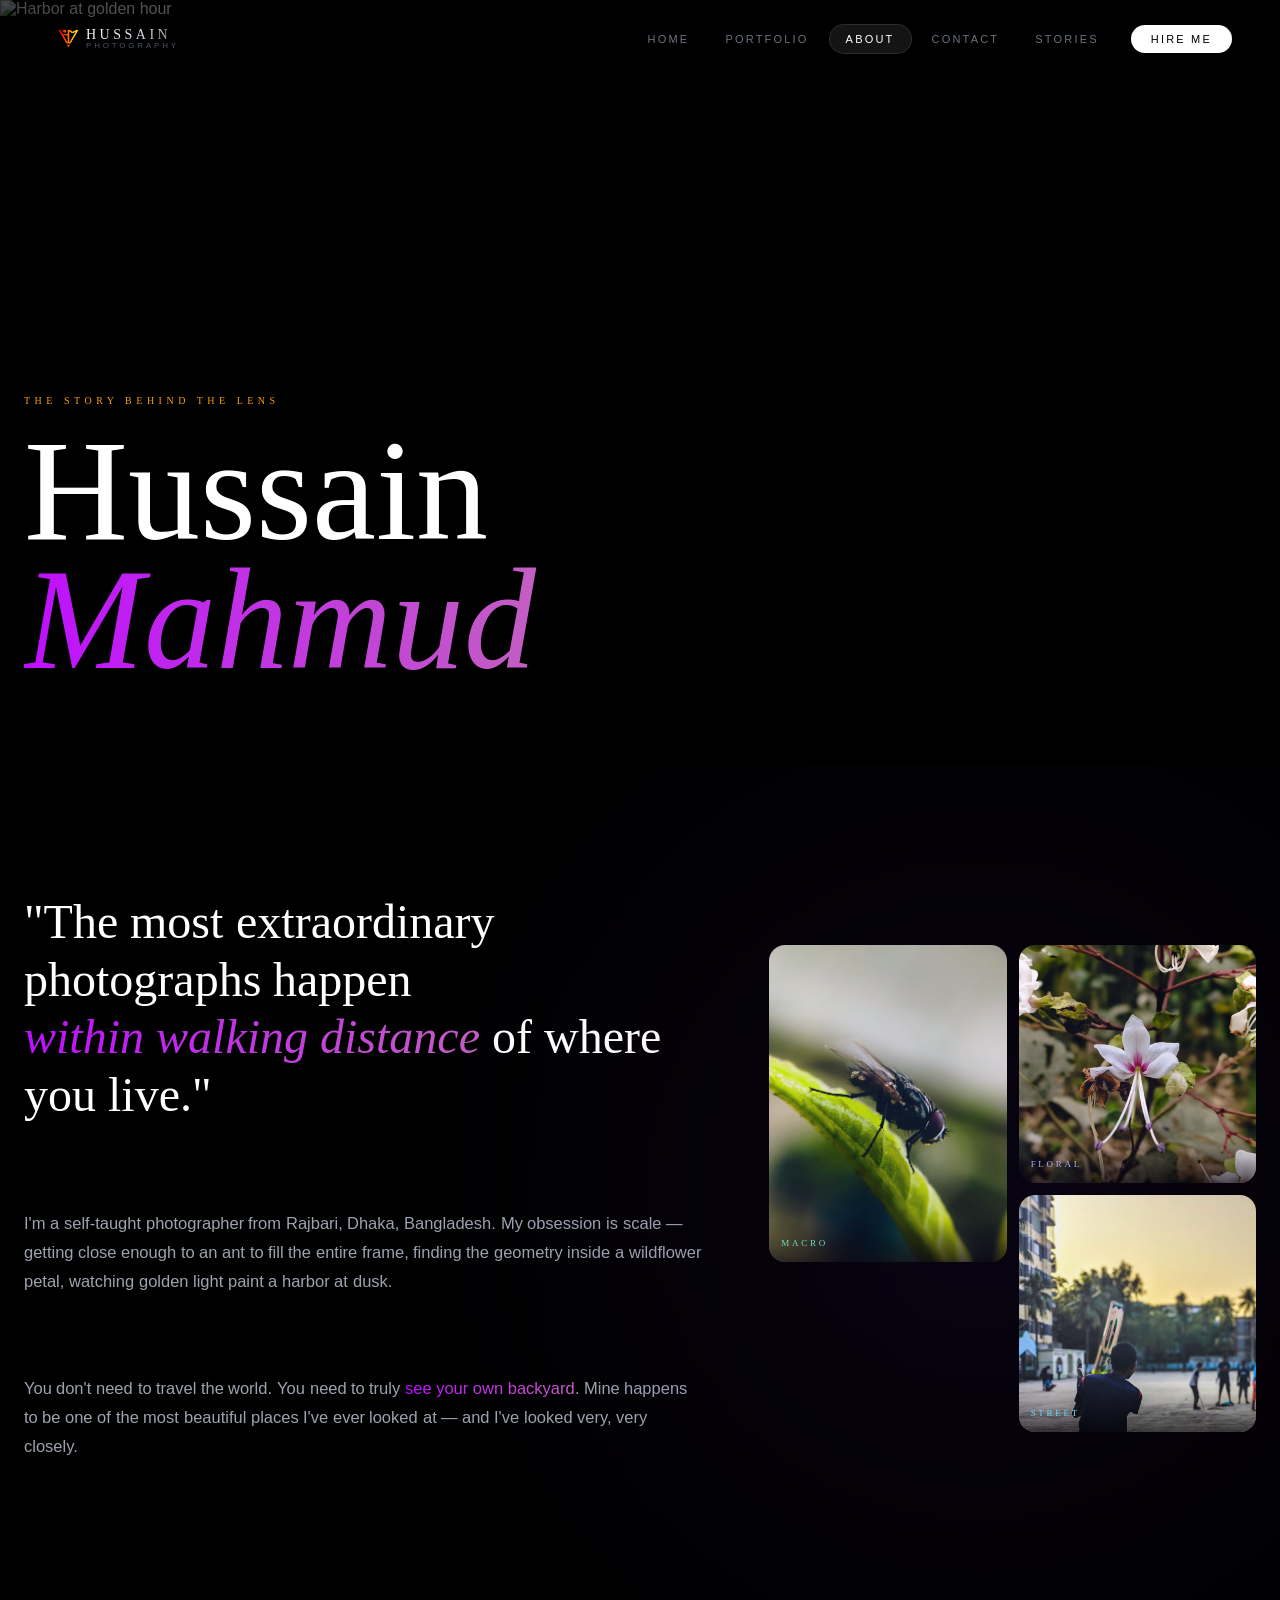
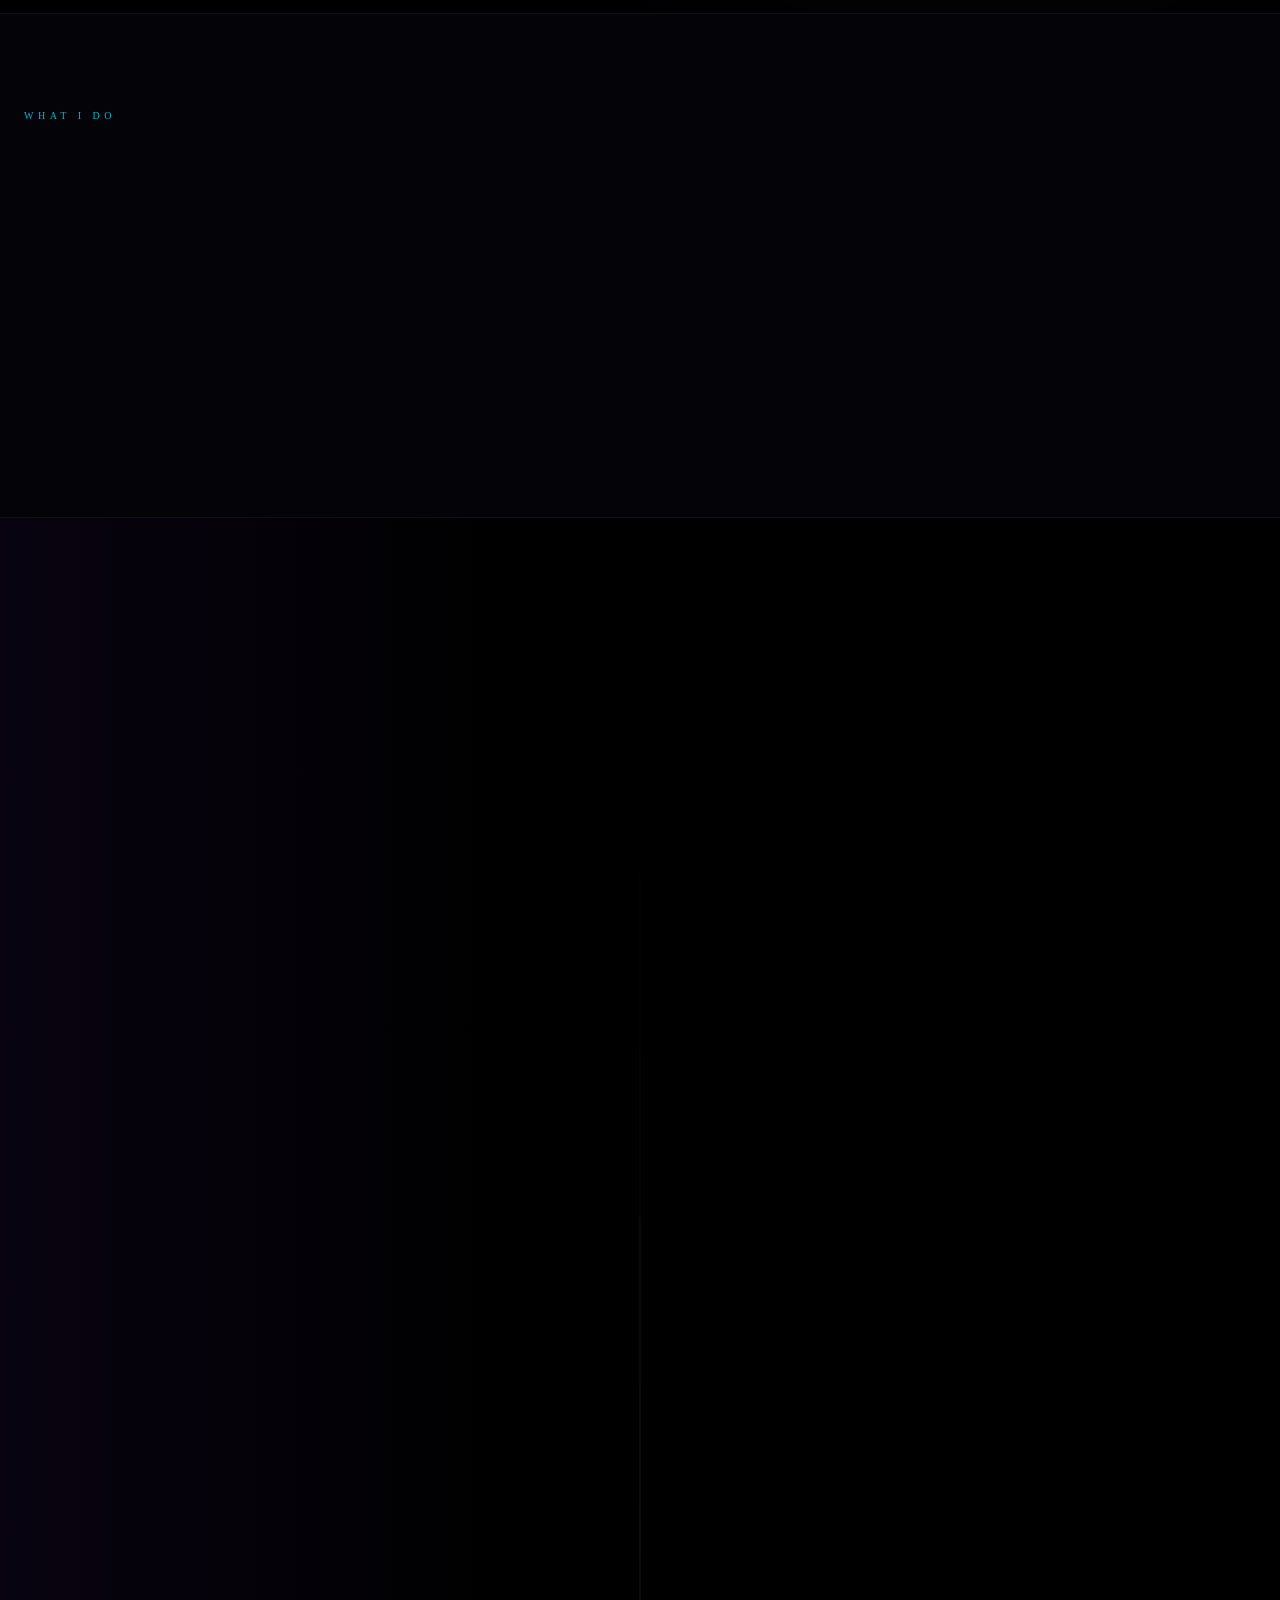
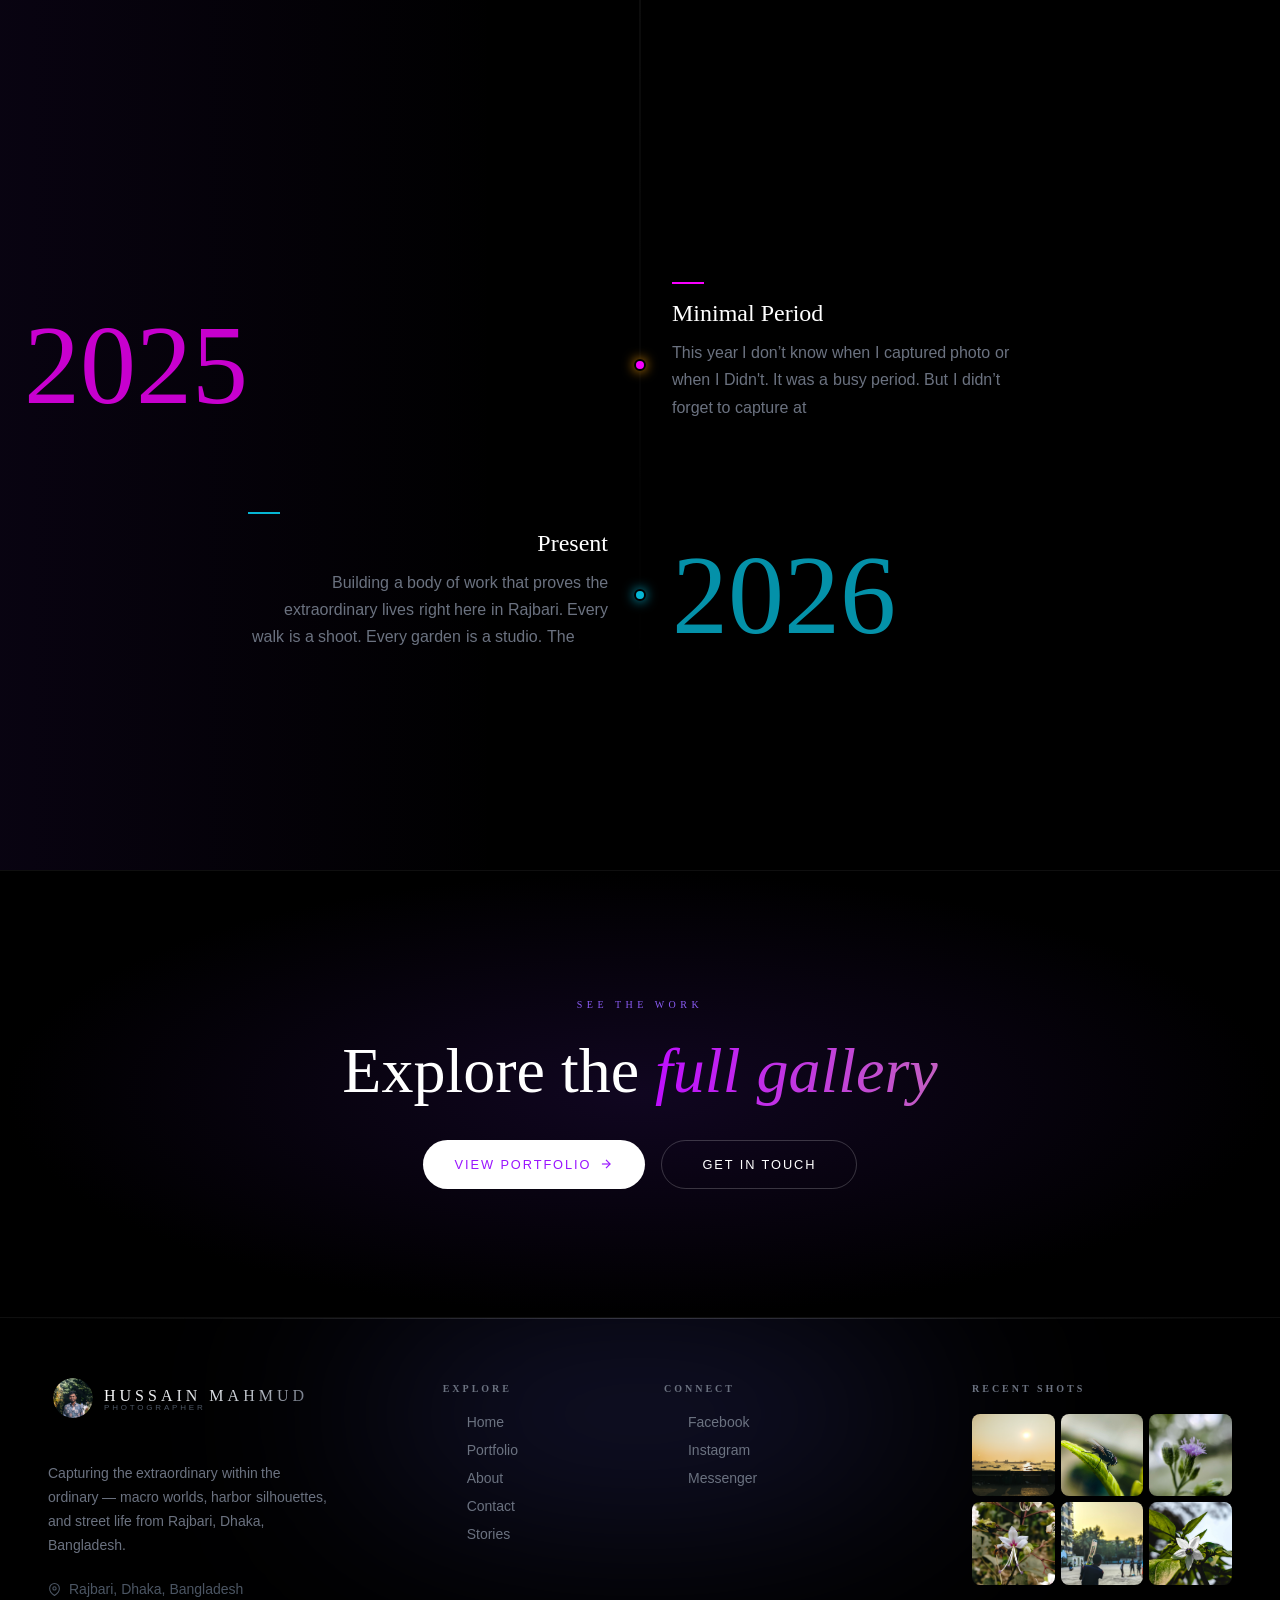
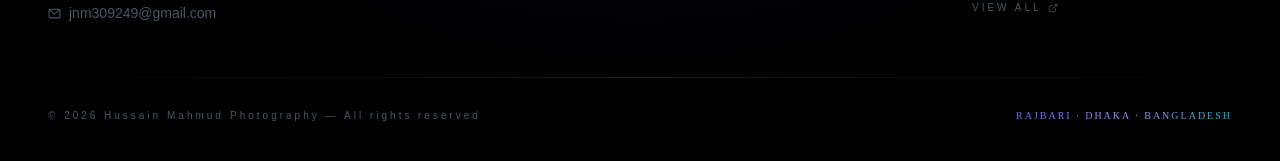
==== commit 21c06d51: "Update about.html" ====
--- a/about.html
+++ b/about.html
@@ -2,7 +2,7 @@
 <html lang="en">
 <head>
   <meta charset="UTF-8" />
-  <!-- <meta name="viewport" content="width=device-width, initial-scale=1.0" /> -->
+  <meta name="viewport" content="width=device-width, initial-scale=1.0" />
   <title>About — Hussain Mahmud Photography</title>
   <link rel="stylesheet" href="style.css" />
 </head>
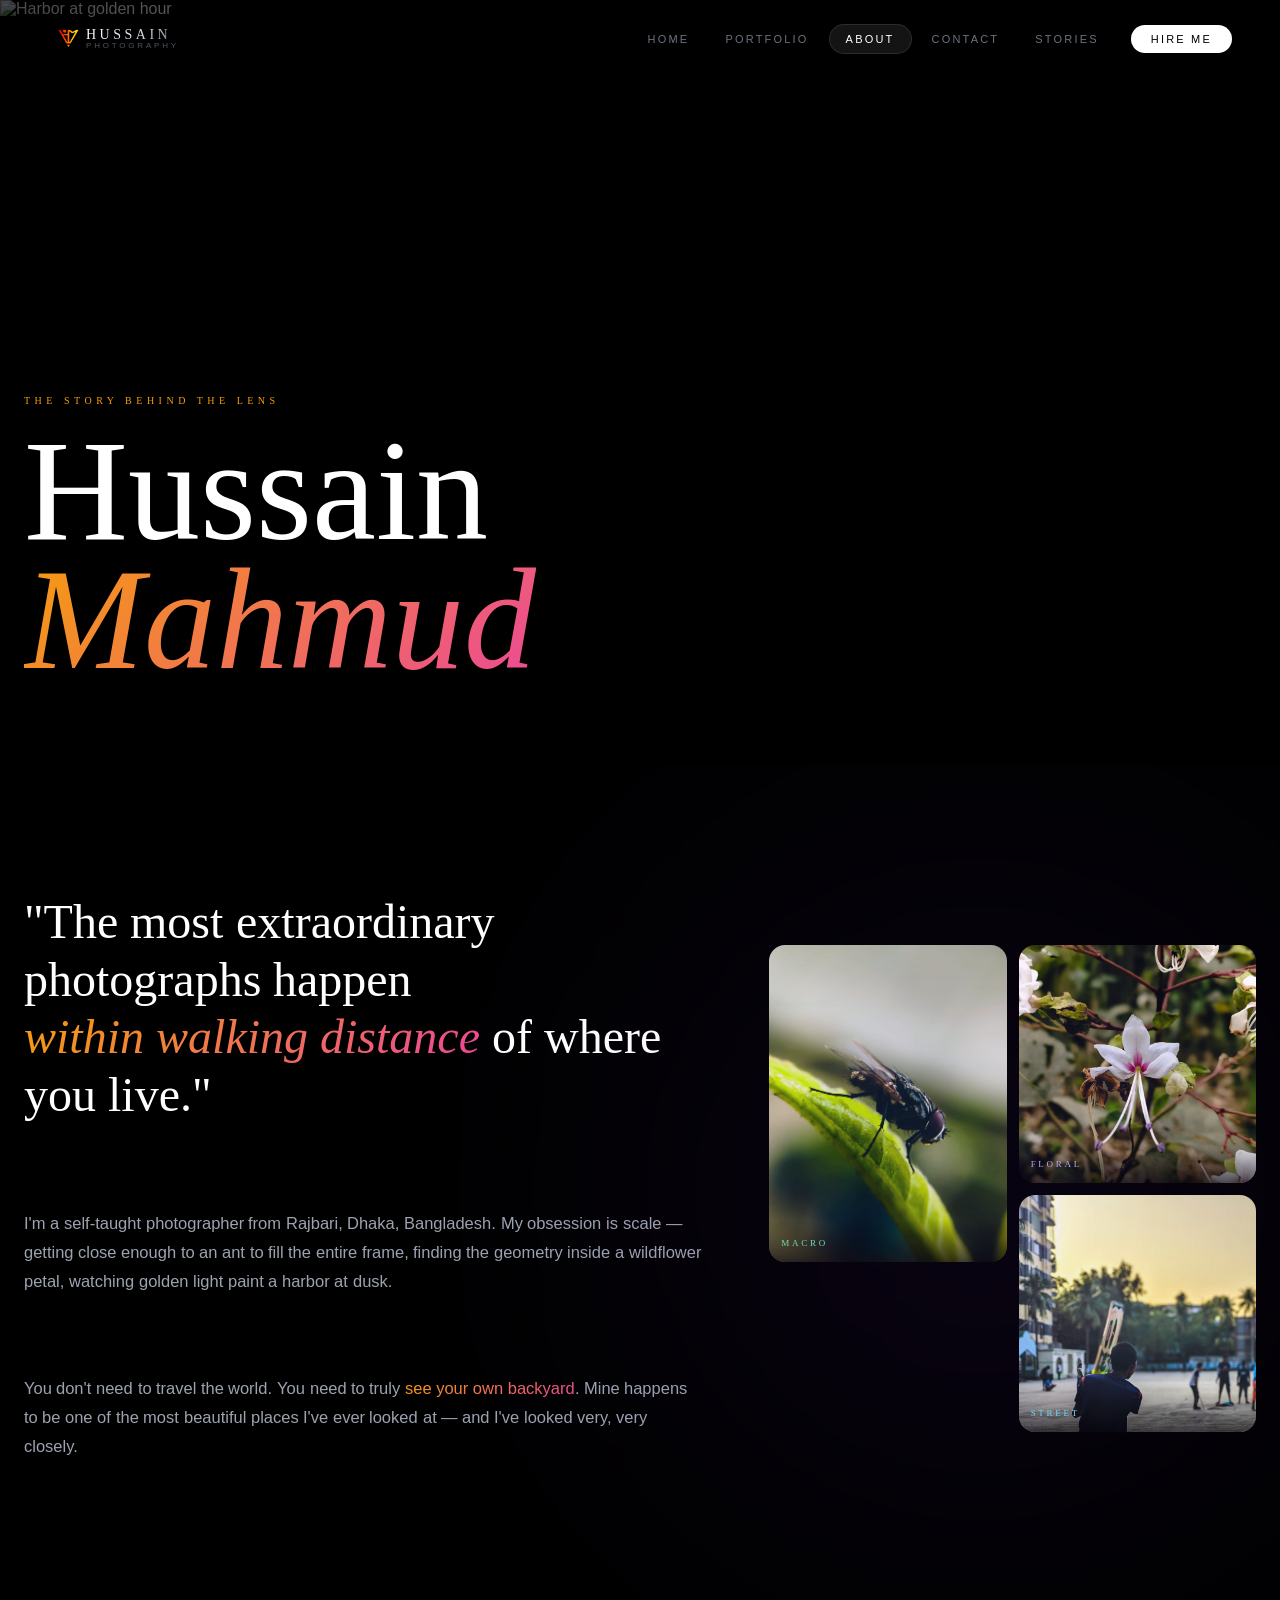
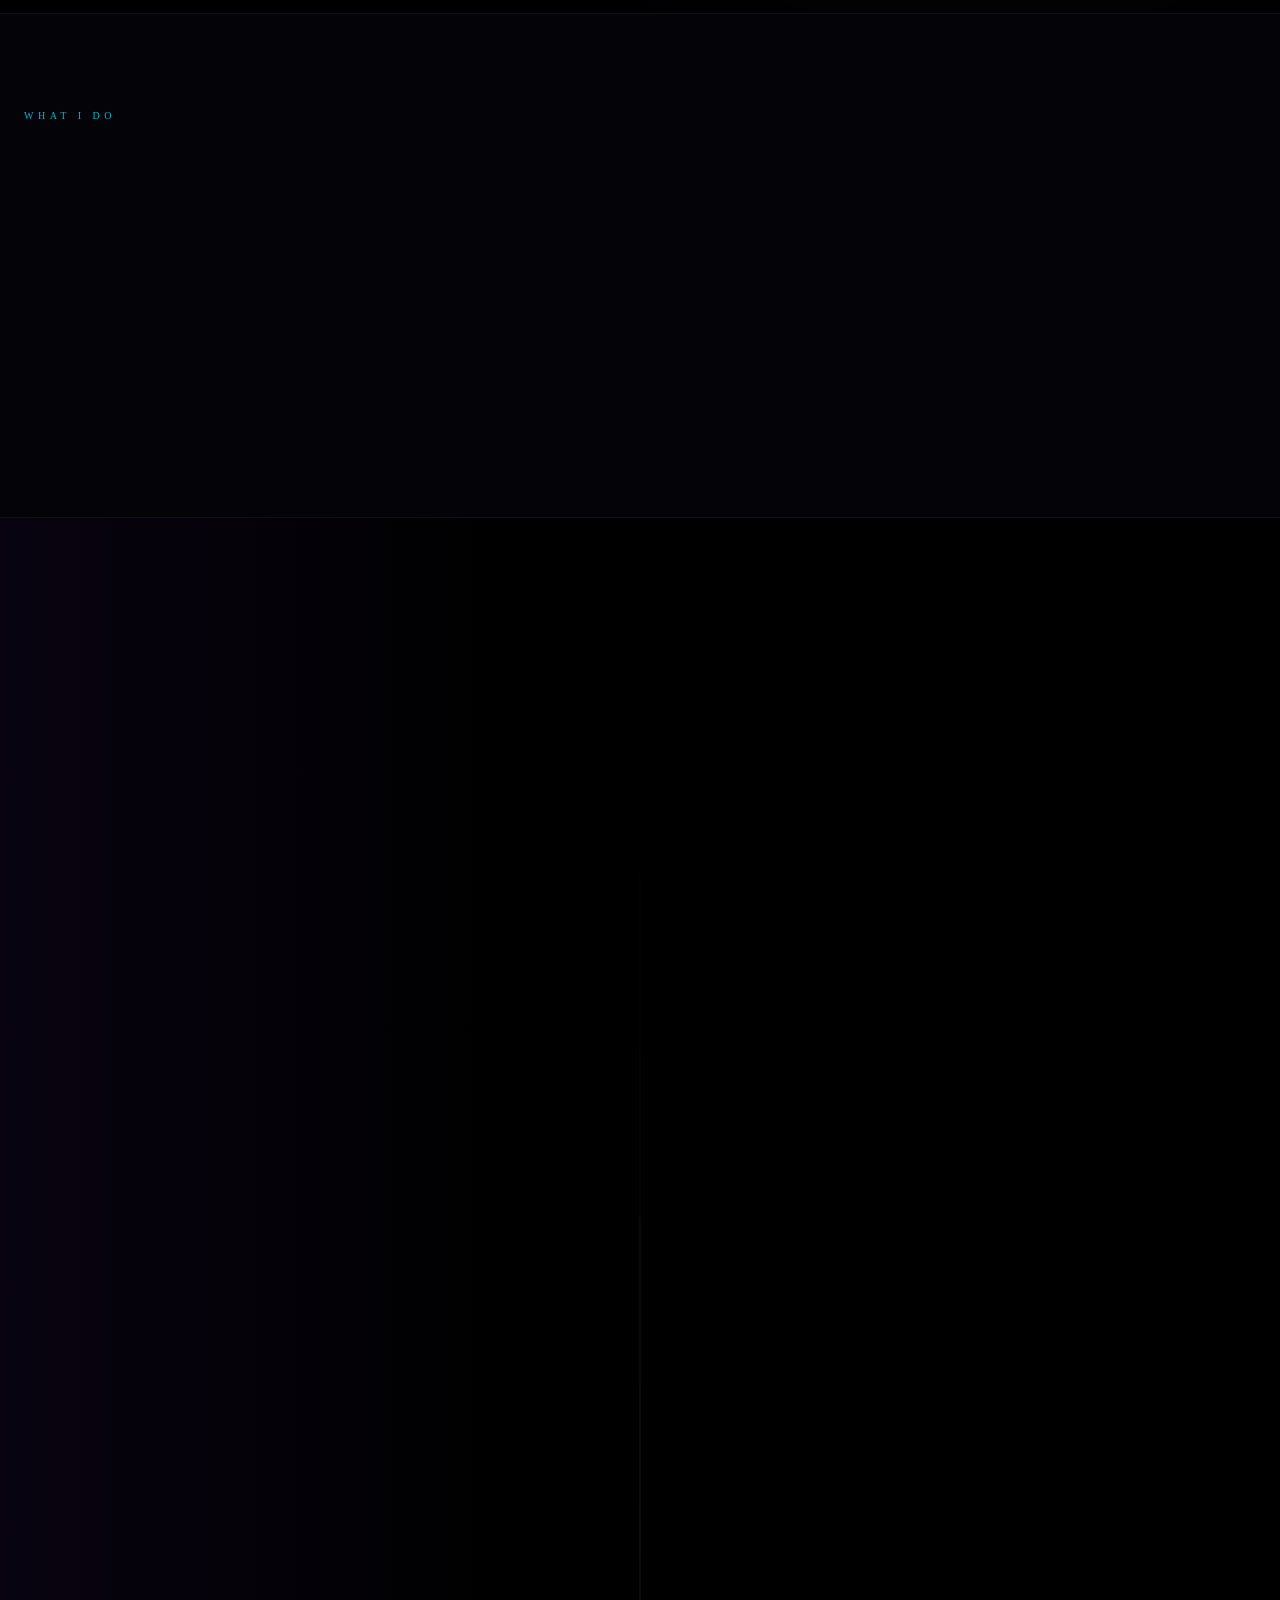
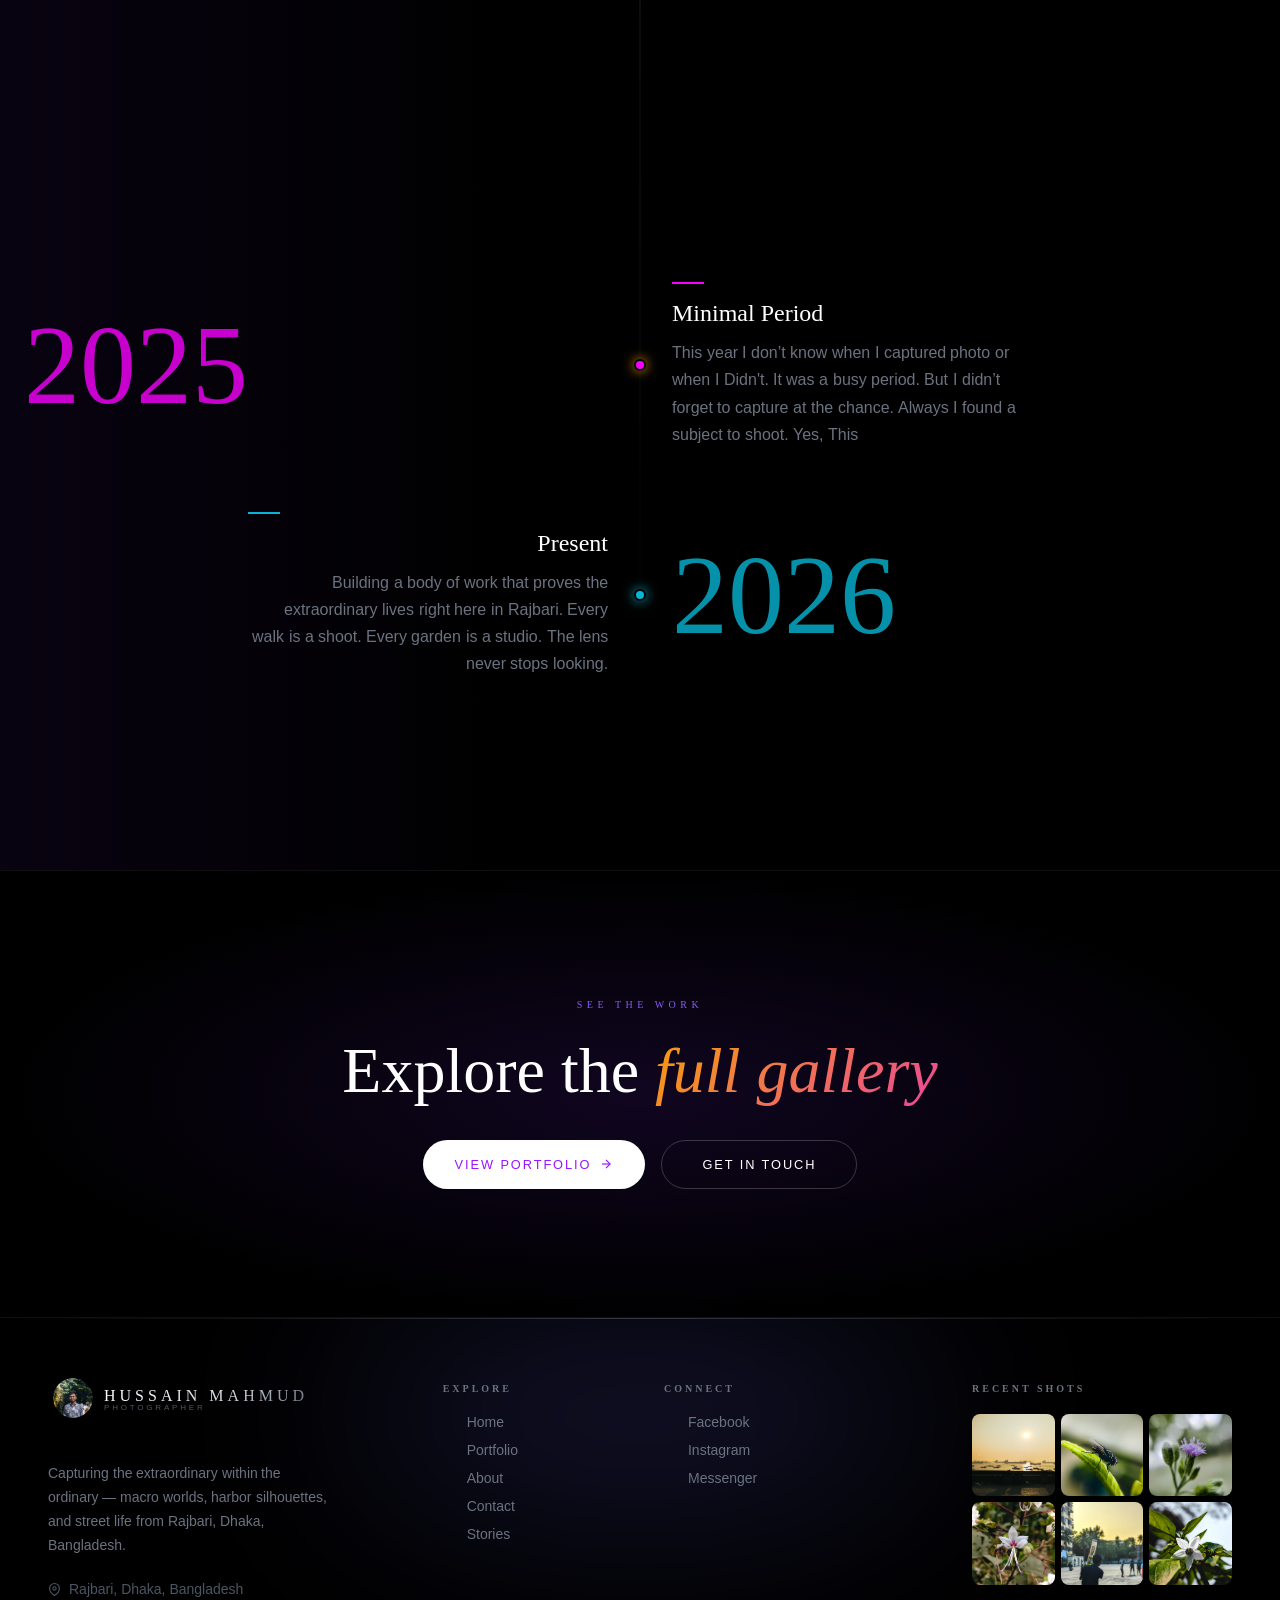
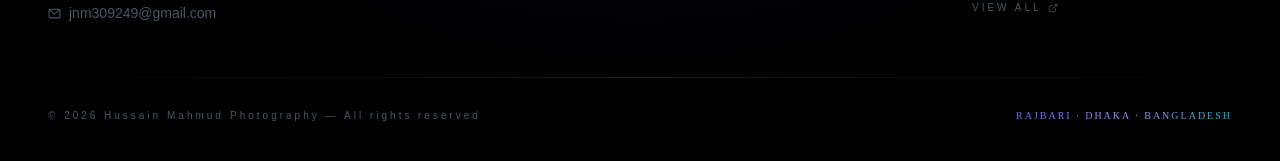
==== commit 63089e1c: "Update about.html" ====
--- a/about.html
+++ b/about.html
@@ -345,6 +345,78 @@
   </div>
 </footer>
 
+  <div id="ptr-indicator">
+  <svg id="ptr-svg" viewBox="0 0 48 48" fill="none" xmlns="http://www.w3.org/2000/svg">
+    <defs>
+      <linearGradient id="pg" x1="0%" y1="0%" x2="100%" y2="100%">
+        <stop offset="0%"   stop-color="#4c1d95"/>
+        <stop offset="100%" stop-color="#7c3aed"/>
+      </linearGradient>
+      <filter id="pglow" x="-30%" y="-30%" width="160%" height="160%">
+        <feGaussianBlur stdDeviation="1.2" result="b"/>
+        <feMerge><feMergeNode in="b"/><feMergeNode in="SourceGraphic"/></feMerge>
+      </filter>
+    </defs>
+
+    <!-- Glass base — no fill, blur comes from CSS -->
+    <circle cx="24" cy="24" r="20"
+      fill="rgba(255,255,255,0.04)"/>
+
+    <!-- Inner rim -->
+    <circle cx="24" cy="24" r="20"
+      fill="none"
+      stroke="rgba(255,255,255,0.08)"
+      stroke-width="0.6"/>
+
+    <!-- Track -->
+    <circle cx="24" cy="24" r="18"
+      fill="none"
+      stroke="rgba(255,255,255,0.05)"
+      stroke-width="1.2"/>
+
+    <!-- Progress arc -->
+   <!-- Progress arc — group দিয়ে wrap -->
+<g id="ptr-ring-group" transform="rotate(-90, 24, 24)">
+  <circle id="ptr-ring" cx="24" cy="24" r="18"
+    fill="none"
+    stroke="url(#pg)"
+    stroke-width="1.4"
+    stroke-linecap="round"
+    stroke-dasharray="113.1"
+    stroke-dashoffset="113.1"
+    filter="url(#pglow)"/>
+</g>
+
+    <!-- Arrow -->
+    <g id="ptr-arrow">
+  <!-- dark outline — ring glow থেকে আলাদা করে -->
+  <path d="M24 16 L24 27"
+    stroke="rgba(87, 7, 140,0.4)"
+    stroke-width="4.5"
+    stroke-linecap="round"
+    fill="none"/>
+  <path d="M19.5 23 L24 29 L28.5 23"
+    stroke="rgba(87, 7, 140,0.4)"
+    stroke-width="4.5"
+    stroke-linecap="round"
+    stroke-linejoin="round"
+    fill="none"/>
+  <!-- white top -->
+  <path d="M24 16 L24 27"
+    stroke="rgba(255,255,255,0.95)"
+    stroke-width="2.5"
+    stroke-linecap="round"
+    fill="none"/>
+  <path d="M19.5 23 L24 29 L28.5 23"
+    stroke="rgba(255,255,255,0.95)"
+    stroke-width="2.5"
+    stroke-linecap="round"
+    stroke-linejoin="round"
+    fill="none"/>
+</g>
+  </svg>
+  </div>
+
 <script src="main.js"></script>
 </body>
 </html>
--- a/style.css
+++ b/style.css
@@ -28,6 +28,16 @@
   
 }
 
+/* ── Scrollbar hide — all ─────────────────── */
+* {
+  scrollbar-width: none;        /* Firefox */
+  -ms-overflow-style: none;     /* IE/Edge */
+}
+*::-webkit-scrollbar {
+  display: none;                /* Chrome/Safari */
+}
+
+
 /* ── Reset ─────────────────────────────────── */
 *, *::before, *::after { box-sizing: border-box; margin: 0; padding: 0; }
 html { scroll-behavior: smooth; }
@@ -59,6 +69,21 @@
   z-index: 0;
   pointer-events: none;
   opacity: 0.45;
+}
+
+/* Chrome, Edge, Safari */
+.container::-webkit-scrollbar {
+  display: none;
+}
+
+/* Firefox */
+.container {
+  scrollbar-width: none;
+}
+
+/* IE / old Edge */
+.container {
+  -ms-overflow-style: none;
 }
 
 
@@ -1414,7 +1439,7 @@
   padding: 0px 15px;
 }
 
-.filter-btn:hover {
+.filter-btn {
   background: rgba(0,0,0, 0.7);
   box-shadow:
     0 4px 12px rgba(0,0,0,0.6),
@@ -2320,6 +2345,727 @@
 }
 .ph-cat-overlay.active .ph-cat-overlay-sub {
   opacity: 1;
+}
+
+/* ══════════════════════════════════════════════
+   THE ONE FRAME
+══════════════════════════════════════════════ */
+.one-frame-section {
+  margin-bottom: 96px;
+  margin-top: 80px;
+}
+
+/* Header */
+.one-frame-header {
+  text-align: center;
+  margin-bottom: 48px;
+}
+.one-frame-label {
+  display: inline-flex;
+  align-items: center;
+  gap: 16px;
+  font-family: var(--font-display);
+  font-size: 10px;
+  letter-spacing: 0.3em;
+  text-transform: uppercase;
+  color: #9055ffc1;
+  margin-bottom: 12px;
+}
+.one-frame-label-line {
+  display: block;
+  width: 40px; height: 1px;
+  background: linear-gradient(90deg, transparent, rgba(255,255,255,0.15), transparent);
+}
+
+.one-frame-sub-1{
+  font-family: var(--font-serif);
+  font-style: italic;
+  font-size: 2.2rem;
+  color: rgba(255,255,255);
+  font-weight: 400;
+  margin-bottom: 15px;
+}
+
+.one-frame-sub {
+  font-family: ;
+  font-size: 0.8rem;
+  color: rgba(255,255,255,0.3);
+  font-weight: 100;
+  letter-spacing: 2.5px;
+}
+
+/* Body — split layout */
+.one-frame-body {
+  margin: 0 auto;
+  display: grid;
+  grid-template-columns: 1.1fr 1fr;
+  gap: 0;
+  border: 1px solid #17003b;
+  border-radius: 20px;
+  overflow: hidden;
+  background: #060010;
+  width: 95%;
+  align-self: center;
+}
+
+/* Image side */
+.one-frame-img-wrap {
+  position: relative;
+  aspect-ratio: 4/5;
+  overflow: hidden;
+}
+.one-frame-img {
+  width: 100%; height: 100%;
+  object-fit: cover;
+  object-position: center;
+  filter: brightness(0.88) saturate(1.05);
+  transition: transform 0.8s cubic-bezier(0.16,1,0.3,1);
+}
+.one-frame-img-wrap:hover .one-frame-img {
+  transform: scale(1.04);
+}
+.one-frame-img-overlay {
+  position: absolute; inset: 0;
+  background: linear-gradient(
+    to right,
+    transparent 60%,
+    rgba(8,6,10,0.6) 100%
+  );
+  pointer-events: none;
+}
+
+
+/* Month badge */
+.one-frame-badge {
+  position: absolute;
+  top: 20px; left: 20px;
+  font-family: var(--font-display);
+  font-size: 7px;
+  letter-spacing: 0.35em;
+  text-transform: uppercase;
+  color: rgba(255,255,255,0.5);
+  background: rgba(0,0,0,0.45);
+  border: 1px solid rgba(255,255,255,0.1);
+  backdrop-filter: blur(8px);
+  padding: 6px 14px;
+  border-radius: 9999px;
+}
+
+/* Note side */
+.one-frame-note {
+  padding: 48px 44px;
+  display: flex;
+  flex-direction: column;
+  justify-content: center;
+  gap: 0;
+  border-left: 1px solid rgba(255,255,255,0.05);
+}
+.one-frame-note-top {
+  display: flex;
+  align-items: center;
+  gap: 16px;
+  margin-bottom: 20px;
+}
+.one-frame-note-num {
+  font-family: var(--font-display);
+  font-size: 8px;
+  letter-spacing: 0.3em;
+  color: rgba(255,255,255,0.12);
+}
+.one-frame-note-cat {
+  font-family: var(--font-display);
+  font-size: 7px;
+  letter-spacing: 0.3em;
+  text-transform: uppercase;
+  color: #ec4899;
+  opacity: 0.7;
+}
+
+.one-frame-title {
+  font-family: var(--font-serif);
+  font-size: clamp(2rem, 4vw, 3rem);
+  font-weight: 400;
+  color: rgba(255,255,255,0.88);
+  line-height: 1.1;
+  margin-bottom: 24px;
+}
+
+.one-frame-body-text {
+  font-size: 0.95rem;
+  font-weight: 300;
+  color: rgba(255,255,255,0.35);
+  line-height: 1.95;
+  margin-bottom: 36px;
+}
+
+/* Meta */
+.one-frame-meta {
+  width: 100%;
+  height: 100px;
+  display: flex;
+  gap: 28px;
+  margin-bottom: 36px;
+  padding-top: 28px;
+  border-top: 1px solid rgba(255,255,255,0.06);
+  border-radius: 20px;
+  align-items: center;
+  justify-content: center;
+  background: radial-gradient(#160022e9,#000000);
+}
+.one-frame-meta-item {
+  display: flex;
+  flex-direction: column;
+  gap: 4px;
+  justify-content: center;
+  align-items: center;
+}
+
+.one-frame-meta-label {
+  font-family: var(--font-display);
+  font-size: 7px;
+  letter-spacing: 0.3em;
+  text-transform: uppercase;
+  color: rgba(255,255,255,0.35);
+}
+.one-frame-meta-val {
+  font-size: 12px;
+  font-weight: 300;
+  color: rgba(255,255,255,0.55);
+}
+
+/* Signature */
+.one-frame-sig {
+  font-family: var(--font-serif);
+  font-style: italic;
+  font-size: 0.99rem;
+  color: rgba(255,255,255,0.2);
+  letter-spacing: 0.02em;
+  text-align: right;
+}
+
+/* Mobile */
+@media (max-width: 767px) {
+  .one-frame-body {
+    grid-template-columns: 1fr;
+    border-radius: 16px;
+  }
+  .one-frame-img-wrap { aspect-ratio: 3/2; }
+  .one-frame-img-overlay {
+    background: linear-gradient(
+      to bottom,
+      transparent 50%,
+      rgba(8,6,10,0.7) 100%
+    );
+  }
+  .one-frame-note {
+    padding: 32px 24px;
+    border-left: none;
+    border-top: 1px solid rgba(255,255,255,0.05);
+  }
+  .one-frame-meta { gap: 20px; flex-wrap: wrap; }
+}
+
+
+/* ══════════════════════════════════════════════
+   PRINT SHOP
+══════════════════════════════════════════════ */
+.print-section { margin-bottom: 96px; margin-top: 30px;
+  background: linear-gredient(180deg, 10%  #170023, 90% #000000);
+}
+
+.print-header {
+  text-align: center;
+  margin-bottom: 48px;
+}
+.print-eyebrow {
+  display: inline-flex;
+  align-items: center;
+  gap: 16px;
+  font-family: var(--font-display);
+  font-size: 10px;
+  letter-spacing: 0.5em;
+  text-transform: uppercase;
+  color: #9055ffc1;
+  margin-bottom: 14px;
+}
+.print-eyebrow-line {
+  display: block; width: 36px; height: 1px;
+  background: linear-gradient(90deg, transparent, rgba(255,255,255,0.25), transparent);
+}
+.print-title {
+  font-family: var(--font-serif);
+  font-size: clamp(2.2rem, 5vw, 3.5rem);
+  font-weight: 300;
+  color: rgba(255,255,255,0.85);
+  margin-bottom: 14px;
+  line-height: 1.1;
+}
+
+.print-sub {
+  font-size: 0.92rem;
+  font-weight: 100;
+  color: rgba(255,255,255,0.35);
+  line-height: 1.9;
+  margin: 0px 12px;
+}
+
+/* Grid */
+.print-grid {
+  margin: 0 auto;
+  display: grid;
+  grid-template-columns: repeat(3, 1fr);
+  gap: 16px;
+  margin-bottom: 32px;
+  width: 92%;
+}
+@media (max-width: 767px) {
+  .print-grid { grid-template-columns: repeat(2, 1fr); gap: 10px; }
+}
+
+/* Print card */
+.print-card {
+  position: relative;
+  border-radius: 14px;
+  overflow: hidden;
+  cursor: pointer;
+  border: 1.5px solid #22003d;
+  background: #0b080f;
+  transition: transform 0.3s cubic-bezier(0.16,1,0.3,1),
+              border-color 0.3s ease;
+}
+.print-card:hover {
+  filter: brightness(0.8);
+}
+.print-card-img-wrap {
+  aspect-ratio: 4/3;
+  overflow: hidden;
+}
+.print-card img {
+  width: 100%; height: 100%;
+  object-fit: cover;
+  filter: brightness(0.85) saturate(0.9);
+  transition: transform 0.7s cubic-bezier(0.16,1,0.3,1),
+              filter 0.5s ease;
+}
+.print-card:hover img {
+  transform: scale(1.06);
+  filter: brightness(0.95) saturate(1.05);
+}
+.print-card-info {
+  padding: 14px 16px 16px;
+  border-top: 1px solid #460048a5;
+  background: black;
+  box-shadow: 0 -10px 10px rgba(0, 0, 0);
+}
+.print-card-title {
+  font-family: var(--font-serif);
+  font-size: 0.96rem;
+  font-weight: 300;
+  color: rgba(255,255,255,0.9);
+  margin-bottom: 4px;
+  text-align: center;
+}
+.print-card-cat {
+  font-family: var(--font-display);
+  font-size: 7px;
+  letter-spacing: 0.3em;
+  text-transform: uppercase;
+  color: #ba80ffa5;
+  text-align: center;
+}
+.print-card-btn {
+  position: absolute;
+  bottom: 56px; left: 50%;
+  transform: translateX(-50%) translateY(8px);
+  opacity: 0;
+  white-space: nowrap;
+  font-family: var(--font-display);
+  font-size: 7.5px;
+  letter-spacing: 0.3em;
+  text-transform: uppercase;
+  padding: 8px 18px;
+  border-radius: 9999px;
+  background: rgba(0,0,0,0.7);
+  border: 1px solid rgba(255,255,255,0.15);
+  color: #e75500e5;
+  backdrop-filter: blur(8px);
+  transition: opacity 0.3s, transform 0.3s;
+}
+.print-card:hover .print-card-btn {
+  opacity: 1;
+  transform: translateX(-50%) translateY(0);
+}
+
+/* Note */
+.print-note {
+  display: flex;
+  justify-content: center;
+}
+.print-note-inner {
+  display: inline-flex;
+  align-items: center;
+  gap: 10px;
+  font-family: var(--font-display);
+  font-size: 7.5px;
+  letter-spacing: 0.25em;
+  text-transform: uppercase;
+  color: rgba(255,255,255,0.15);
+  padding: 10px 20px;
+  border: 1px solid rgba(255,255,255,0.06);
+  border-radius: 9999px;
+}
+
+/* ── Modal ────────────────────────────────── */
+.print-modal {
+  position: fixed !important;
+  top: 0 !important;
+  left: 0 !important;
+  right: 0 !important;
+  bottom: 0 !important;
+  width: 100vw !important;
+  height: 100vh !important;
+  z-index: 99999 !important;
+  display: flex !important;
+  align-items: center !important;
+  justify-content: center !important;
+  padding: 16px;
+  opacity: 0;
+  pointer-events: none;
+  transition: opacity 0.35s ease;
+  
+}
+.print-modal.open {
+  opacity: 1 !important;
+  pointer-events: auto !important;
+}
+
+.print-modal-backdrop {
+  position: fixed !important;
+  top: 0 !important;
+  left: 0 !important;
+  right: 0 !important;
+  bottom: 0 !important;
+  z-index: 0;
+  background: rgba(4,2,8,0.75);
+  backdrop-filter: blur(20px) brightness(0.6);
+  -webkit-backdrop-filter: blur(10px) brightness(0.6);
+}
+
+.print-modal-box {
+  position: relative;
+  z-index: 1;
+  margin: auto;
+  display: grid;
+  grid-template-columns: 1fr 1fr;
+  border-radius: 20px;
+  overflow: hidden;
+  max-width: 760px;
+  width: 100%;
+  transform: translateY(20px);
+  transition: transform 0.4s cubic-bezier(0.16,1,0.3,1);
+
+  /* Glass effect */
+  background: linear-gradient(
+    135deg,
+    rgba(255,255,255,0.07) 0%,
+    rgba(255,255,255,0.03) 40%,
+    rgba(139,92,246,0.04) 70%,
+    rgba(255,255,255,0.02) 100%
+  );
+  backdrop-filter: blur(12px) saturate(1.4);
+  -webkit-backdrop-filter: blur(12px) saturate(1.4);
+
+  /* Border — glass rim */
+  border: 1px solid #10001c;
+  box-shadow:
+    0 8px 32px rgba(0,0,0,0.5),
+    0 24px 64px rgba(0,0,0,0.4),
+    inset 0 1px 0 rgba(255,255,255,0.12),
+    inset 0 -1px 0 rgba(255,255,255,0.04);
+}
+.print-modal.open .print-modal-box {
+  transform: translateY(0);
+}
+.print-modal-close {
+  position: absolute;
+  top: 16px; right: 16px;
+  z-index: 2;
+  width: 32px; height: 32px;
+  border-radius: 50%;
+  background: rgba(0,0,0,0.5);
+  border: 1px solid rgba(255,255,255,0.1) !important;
+  color: rgba(255,255,255,0.5);
+  display: flex; align-items: center; justify-content: center;
+  cursor: pointer;
+  transition: color 0.2s;
+}
+.print-modal-close:hover { color: #fff; }
+
+.print-modal-img-wrap {
+  aspect-ratio: 3/4;
+  overflow: hidden;
+}
+.print-modal-img-wrap img {
+  width: 100%; height: 100%;
+  object-fit: cover;
+}
+
+.print-modal-info {
+  padding: 36px 32px;
+  display: flex;
+  flex-direction: column;
+  justify-content: center;
+  gap: 0;
+  border-left: 1px solid rgba(255,255,255,0.07);
+  background: linear-gradient(
+    160deg,
+    rgba(255,255,255,0.04) 0%,
+    rgba(139,92,246,0.03) 50%,
+    transparent 100%
+  );
+}
+.print-modal-label {
+  font-family: var(--font-display);
+  font-size: 7.5px;
+  letter-spacing: 0.4em;
+  text-transform: uppercase;
+  color: #caaaff;
+  margin-bottom: 10px;
+}
+.print-modal-title {
+  font-family: var(--font-serif);
+  font-style: italic;
+  font-size: 1.8rem;
+  font-weight: 400;
+  margin-bottom: 28px;
+  line-height: 1.1;
+  background: linear-gradient(90deg,#ff4900,#e3ff00);
+  -webkit-background-clip: text;
+  -webkit-text-fill-color: transparent;
+  background-clip: text;
+  padding: 0px;
+}
+
+/* Options */
+.print-modal-options {
+  display: flex;
+  flex-direction: column;
+  gap: 20px;
+  margin-bottom: 28px;
+}
+.print-option-group {
+  display: flex;
+  flex-direction: column;
+  gap: 10px;
+}
+.print-option-label {
+  font-family: var(--font-display);
+  font-size: 7px;
+  letter-spacing: 0.35em;
+  text-transform: uppercase;
+  color: #caaaff;
+  opacity: 0.8;
+}
+.print-option-btns {
+  display: flex;
+  gap: 6px;
+  flex-wrap: wrap;
+}
+.print-opt {
+  font-family: ;
+  font-size: 7.5px;
+  letter-spacing: 0.2em;
+  text-transform: uppercase;
+  padding: 8px 18px;
+  border-radius: 15px;
+  border: 1.3px solid #232323 !important;
+  background: black;
+  color: white;
+  cursor: pointer;
+  transition: all 0.2s;
+}
+.print-opt:hover {
+  background: rgba(0,0,0,0.3);
+  color: rgba(255,255,255,0.6);
+}
+.print-opt.active {
+  background: rgba(0,0,0,0.3);
+  border-color: #26182f !important;
+  color: rgba(255,255,255,0.9);
+}
+
+/* Action buttons */
+.print-modal-actions {
+  display: flex;
+  flex-direction: column;
+  gap: 8px;
+}
+.print-wa-btn, .print-email-btn {
+  display: inline-flex;
+  align-items: center;
+  justify-content: center;
+  gap: 8px;
+  padding: 12px 20px;
+  border-radius: 18px;
+  font-family: var(--font-display);
+  font-size: 8px;
+  letter-spacing: 0.25em;
+  text-transform: uppercase;
+  text-decoration: none;
+  transition: all 0.25s;
+}
+.print-wa-btn {
+  background: black;
+  border: 1px solid #152600;
+  color: white;
+}
+.print-wa-btn:hover {
+  background: rgba(37,211,102,0.2);
+  color: #25d366;
+}
+.print-email-btn {
+  background: black;
+  border: 1px solid #260b00;
+  color: white;
+}
+.print-email-btn:hover {
+  background: rgba(255,255,255,0.07);
+  color: rgba(255,255,255,0.6);
+}
+
+@media (max-width: 767px) {
+  .print-modal-box {
+    grid-template-columns: 1fr;
+    max-height: 90vh;
+    overflow-y: auto;
+    border-radius: 16px;
+  }
+  .print-modal-img-wrap { aspect-ratio: 16/9; }
+  .print-modal-info {
+    border-left: none;
+    border-top: 1px solid rgba(255,255,255,0.06);
+    padding: 24px 20px;
+  }
+}
+
+
+/* ══════════════════════════════════════════════
+   gts OF FRAMES
+══════════════════════════════════════════════ */
+.gts-section { margin-bottom: 96px; justify-content: center; align-items: center;}
+
+.gts-header {
+  text-align: center;
+  margin-bottom: 48px;
+}
+.gts-eyebrow {
+  display: inline-flex;
+  align-items: center;
+  gap: 16px;
+  font-family: var(--font-display);
+  font-size: 10px;
+  letter-spacing: 0.5em;
+  text-transform: uppercase;
+  color: #9055ffc1;
+  margin-bottom: 14px;
+}
+.gts-eyebrow-line {
+  display: block; width: 36px; height: 1px;
+  background: linear-gradient(90deg, transparent, rgba(255,255,255,0.12), transparent);
+}
+.gts-title {
+  font-family: var(--font-serif);
+  font-size: clamp(2.2rem, 5vw, 3.5rem);
+  font-weight: 300;
+  color: rgba(255,255,255,0.85);
+  margin-bottom: 14px;
+  line-height: 1.1;
+}
+
+.gts-sub {
+  font-size: 0.92rem;
+  font-weight: 100;
+  color: rgba(255,255,255,0.35);
+}
+
+.btn-box{
+  width: 100%;
+  align-items: center;
+  justify-content: center;
+  text-align: center;
+}
+
+
+/* Print Modal — Glass Fix */
+.print-modal {
+  position: fixed !important;
+  inset: 0 !important;
+  width: 100vw !important;
+  height: 100vh !important;
+  z-index: 99999 !important;
+  display: flex !important;
+  align-items: center !important;
+  justify-content: center !important;
+  padding: 16px;
+  opacity: 0;
+  pointer-events: none;
+  transition: opacity 0.35s ease;
+}
+.print-modal.open {
+  opacity: 1 !important;
+  pointer-events: auto !important;
+}
+.print-modal-backdrop {
+  position: fixed !important;
+  inset: 0 !important;
+  background: rgba(4,2,8,0.0);
+  backdrop-filter: blur(24px) brightness(0.55);
+  -webkit-backdrop-filter: ;
+  z-index: 0;
+  
+}
+.print-modal-box {
+  position: relative;
+  z-index: 1;
+  margin: auto;
+  display: grid;
+  grid-template-columns: 1fr 1fr;
+  border-radius: 20px;
+  overflow: hidden;
+  max-width: 760px;
+  width: 100%;
+  transform: translateY(20px);
+  transition: transform 0.4s cubic-bezier(0.16,1,0.3,1);
+
+  /* Glass */
+  background: rgba(0,0,0,0.3) ;
+    
+  backdrop-filter: blur(40px) saturate(1.6);
+  -webkit-backdrop-filter: blur(40px) saturate(1.6);
+  border: 1px solid rgba(255,255,255,0.12);
+  box-shadow:
+    0 8px 32px rgba(0,0,0,0.6),
+    0 32px 80px rgba(0,0,0,0.5),
+    inset 0 1px 0 rgba(255,255,255,0.15),
+    inset 0 -1px 0 rgba(255,255,255,0.04);
+}
+.print-modal.open .print-modal-box {
+  transform: translateY(0);
+}
+
+@media (max-width: 767px) {
+  .print-modal-box {
+    grid-template-columns: 1fr;
+    max-height: 88vh;
+    overflow-y: auto;
+    border-radius: 16px;
+  }
+  .print-modal-img-wrap { aspect-ratio: 16/9; }
+  .print-modal-info {
+    border-left: none;
+    border-top: 1px solid rgba(255,255,255,0.06);
+    padding: 24px 20px;
+  }
 }
 
 /* ══════════════════════════════════════════════
@@ -3207,3 +3953,49 @@
   transform: translateY(0);
   filter: blur(0px);
 }
+
+html, body {
+  overscroll-behavior-y: none;
+}
+
+/* ── Pull to Refresh ─────────────────────── */
+#ptr-indicator {
+  position: fixed;
+  top: 14px;
+  left: 50%;
+  z-index: 9999;
+  width: 42px; height: 42px;
+  transform: translateX(-50%) translateY(-80px) scale(0.8);
+  opacity: 0;
+  pointer-events: none;
+
+  /* glass blur — dark but transparent */
+  backdrop-filter: blur(16
+      ) saturate(1.4);
+  -webkit-backdrop-filter: blur(20px) saturate(1.4);
+  border-radius: 50%;
+
+  transition:
+    transform 0.45s cubic-bezier(0.16,1,0.3,1),
+    opacity   0.35s ease,
+    filter    0.35s ease;
+
+  filter: drop-shadow(0 4px 16px rgba(109,40,217,0));
+}
+#ptr-indicator.visible {
+  opacity: 1;
+  transform: translateX(-50%) translateY(0px) scale(1);
+  filter: drop-shadow(0 4px 20px rgba(109,40,217,0));
+  background: transparent;
+}
+#ptr-indicator.releasing {
+  filter: drop-shadow(0 6px 28px rgba(124,58,237,0.55));
+}
+#ptr-indicator.refreshing {
+  filter: drop-shadow(0 6px 32px rgba(124,58,237,0.65));
+  display: block;
+}
+
+#ptr-ring {
+  transition: stroke-dashoffset 0.06s linear;
+}
